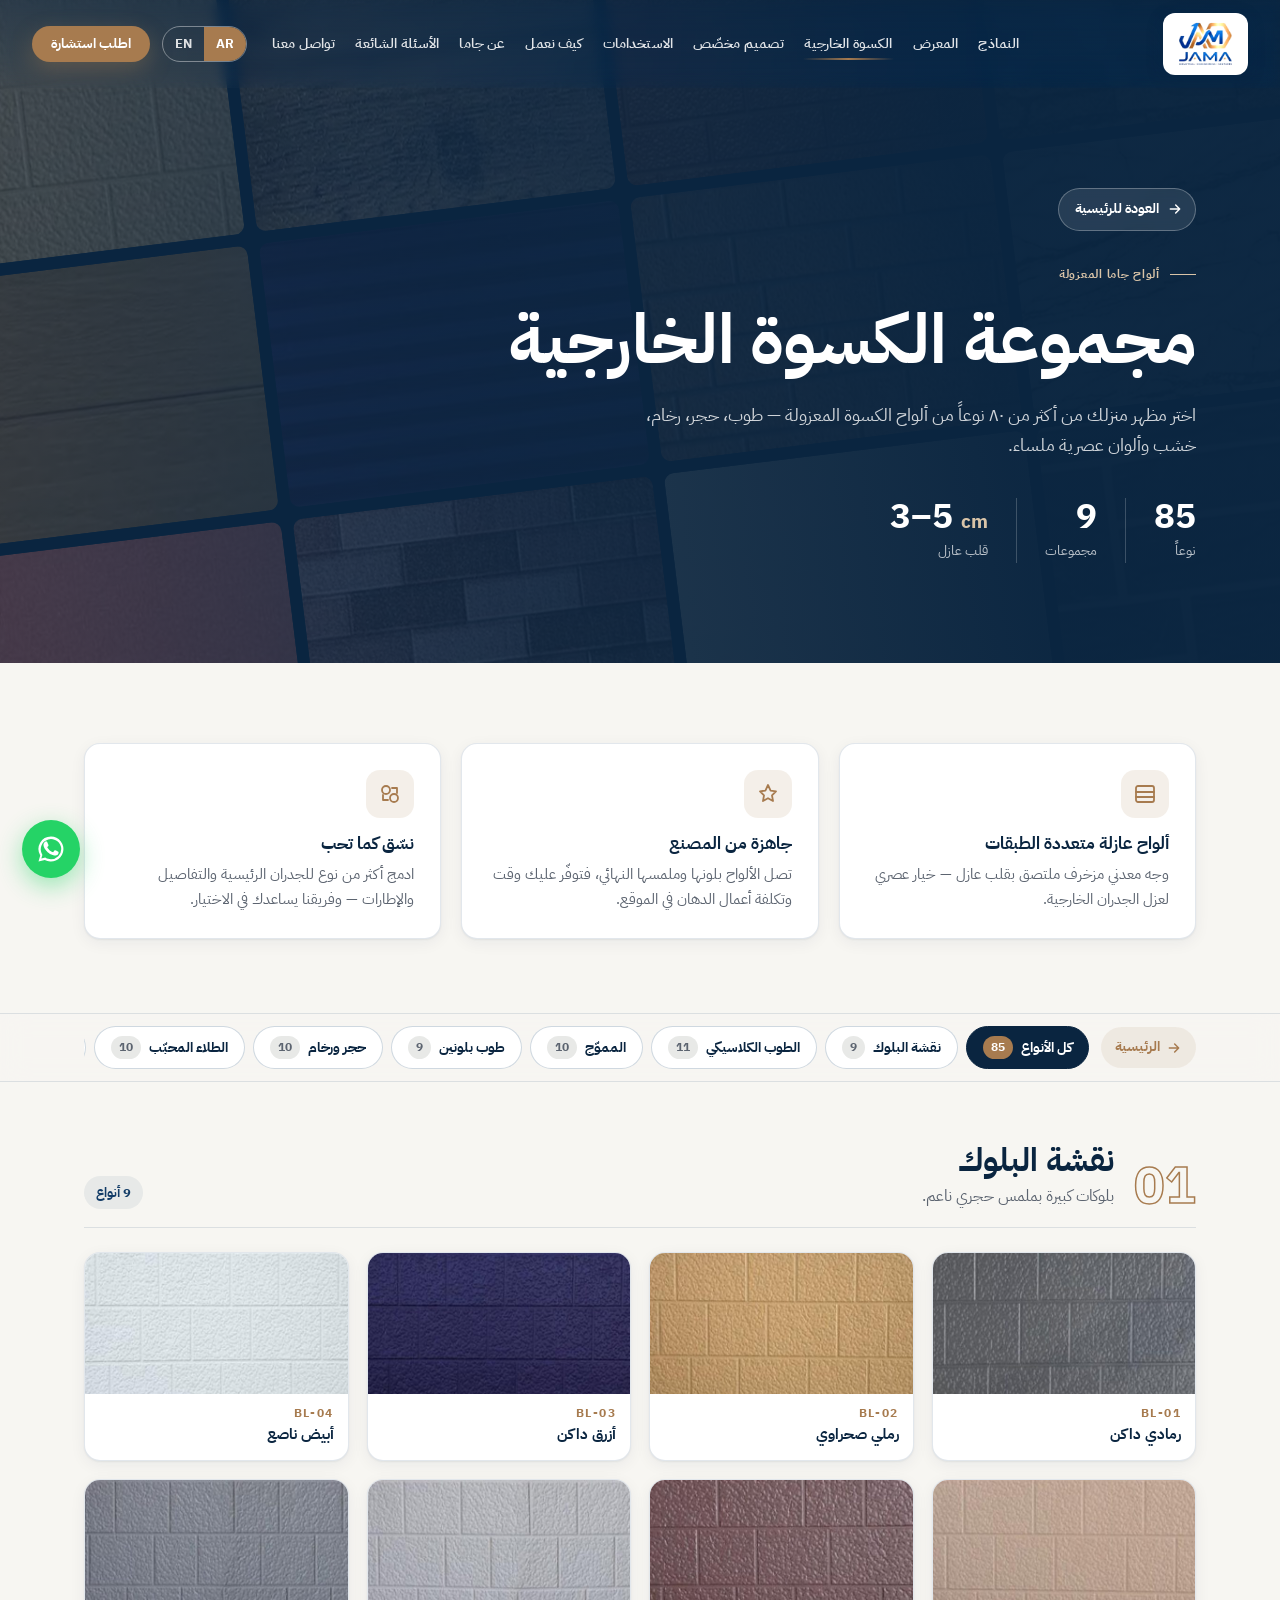
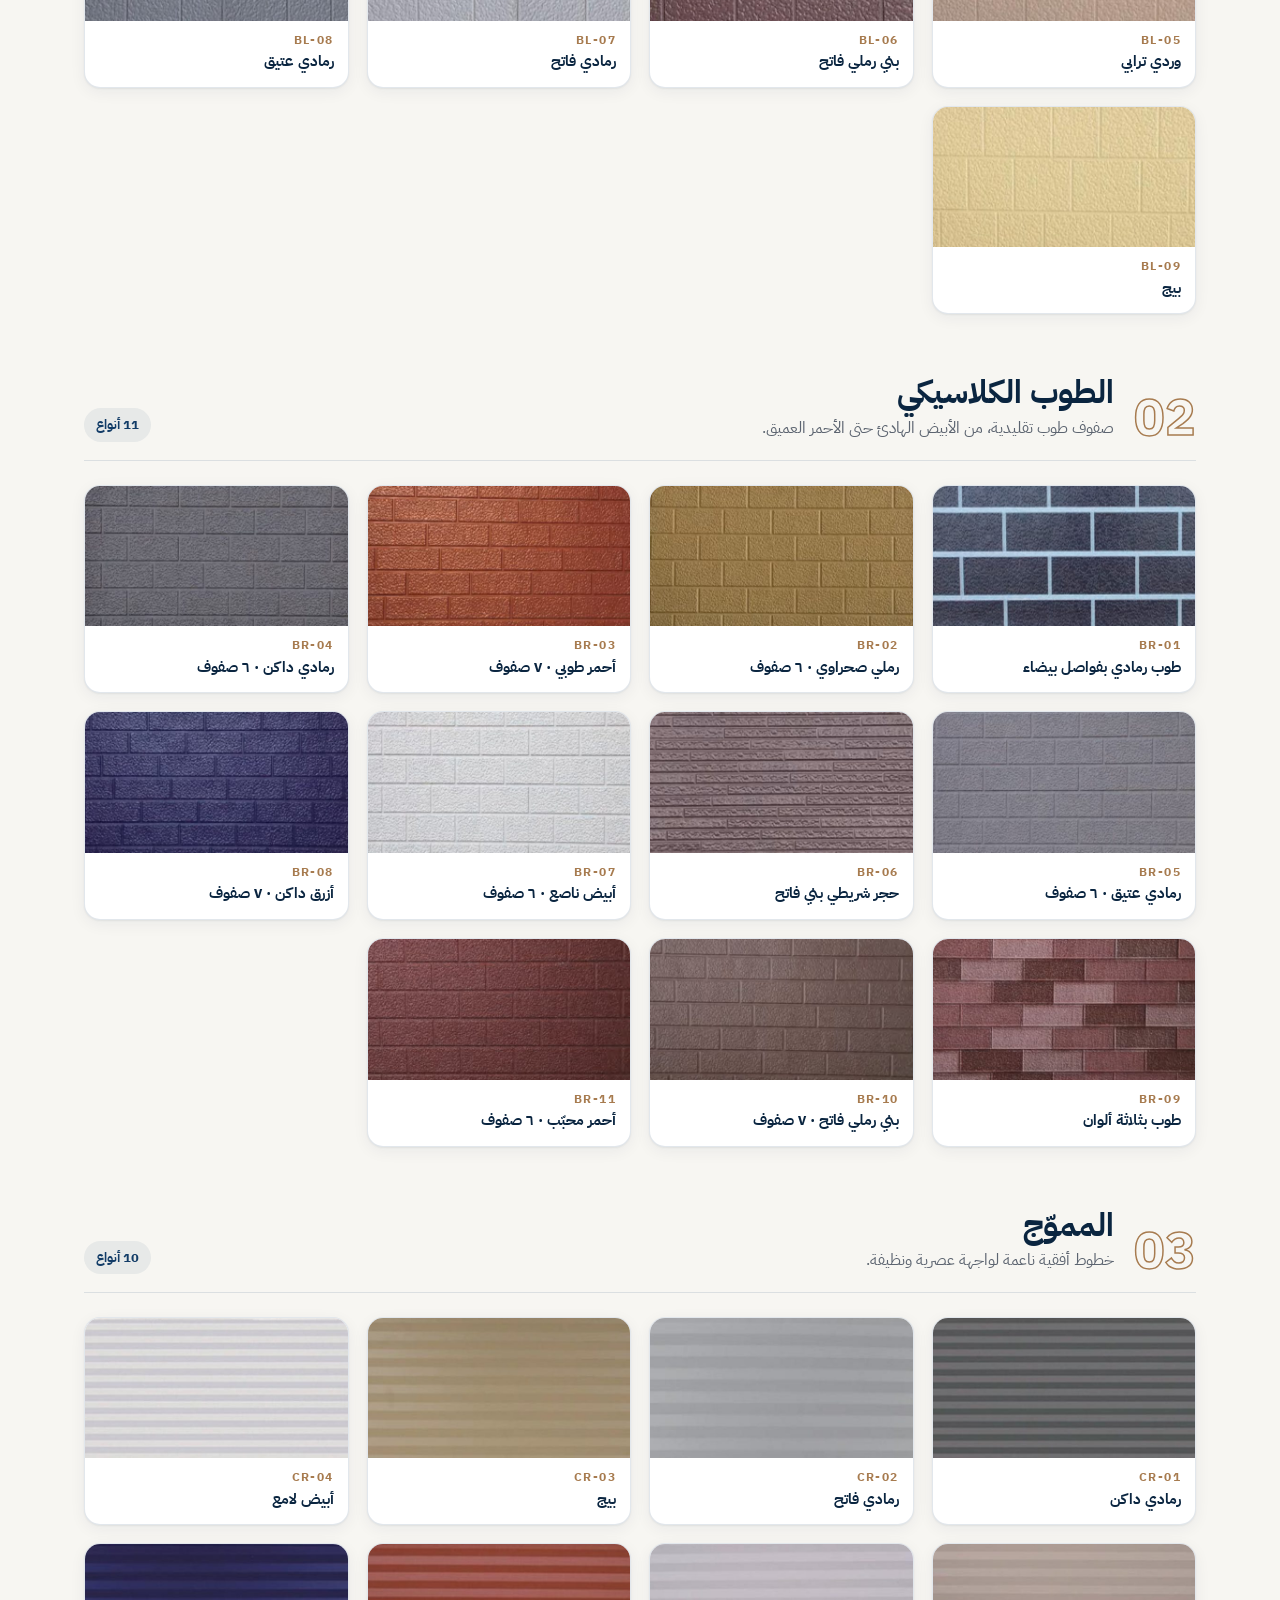
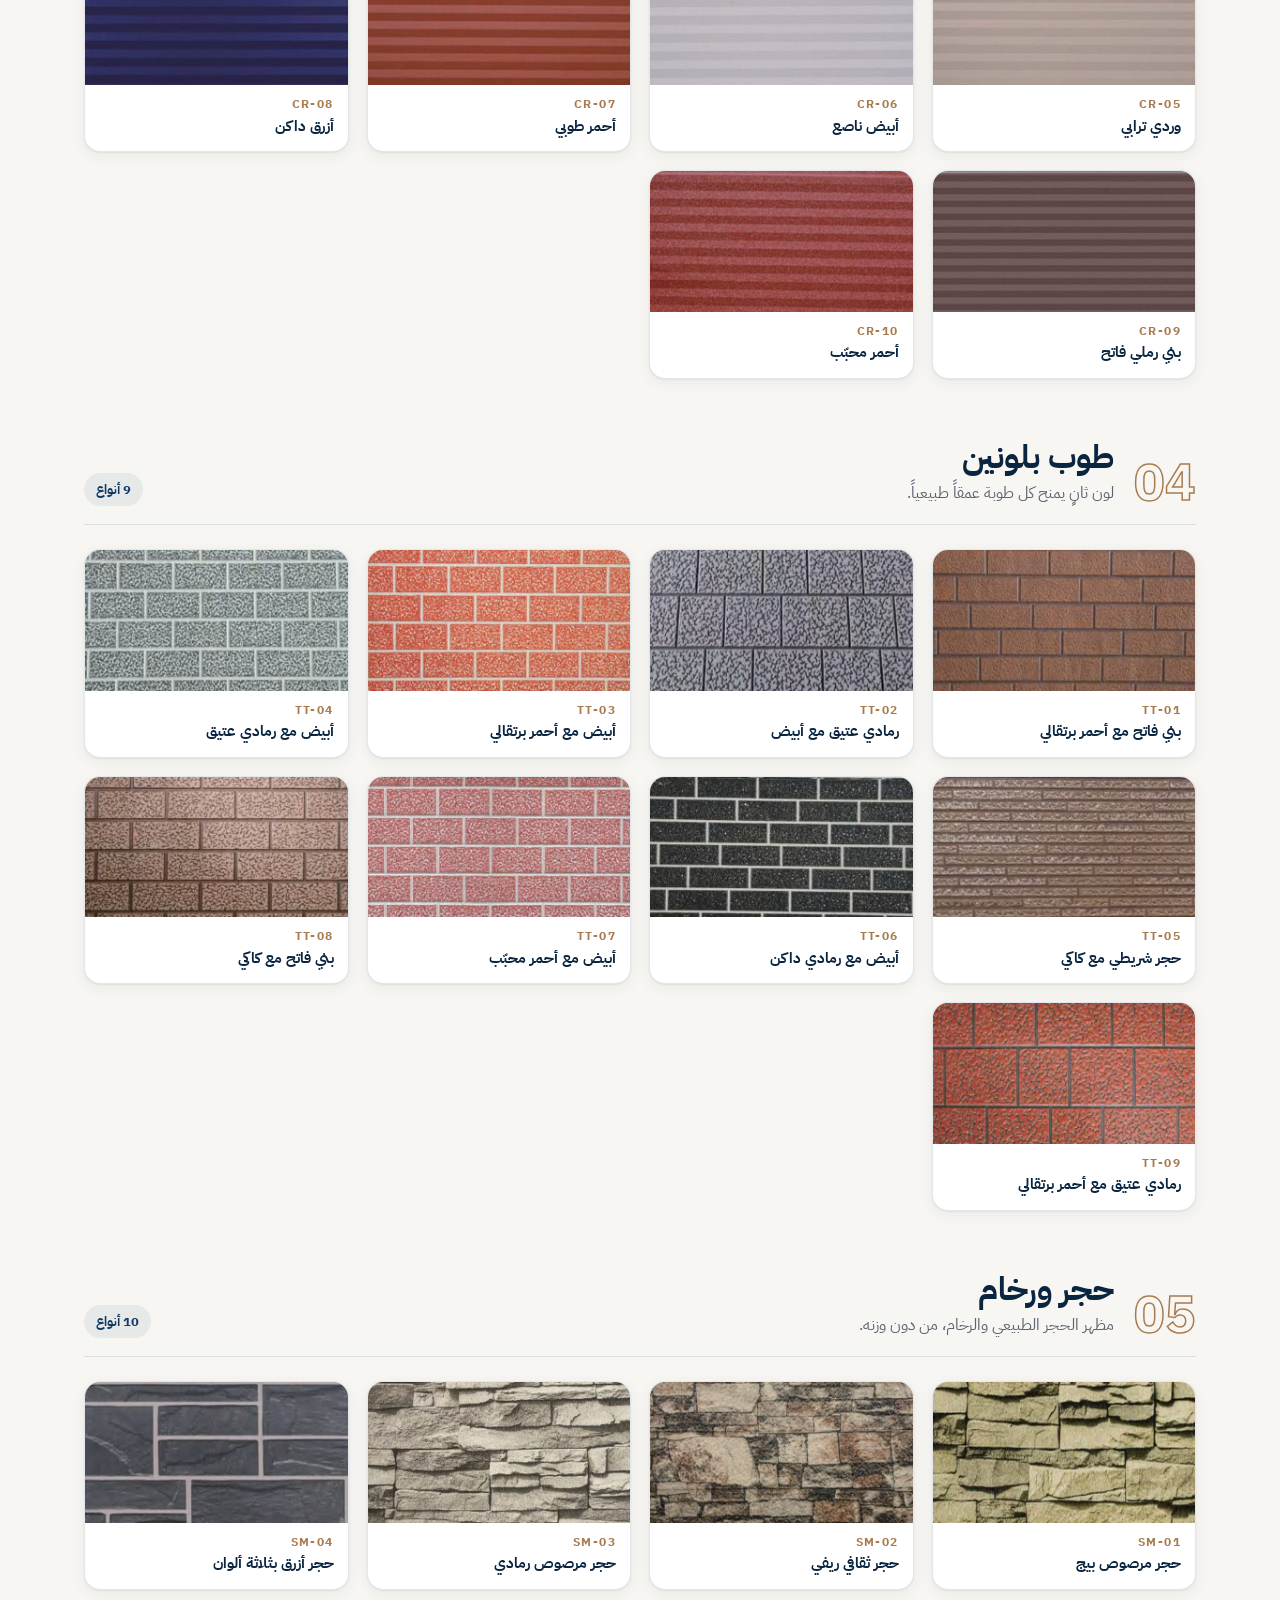
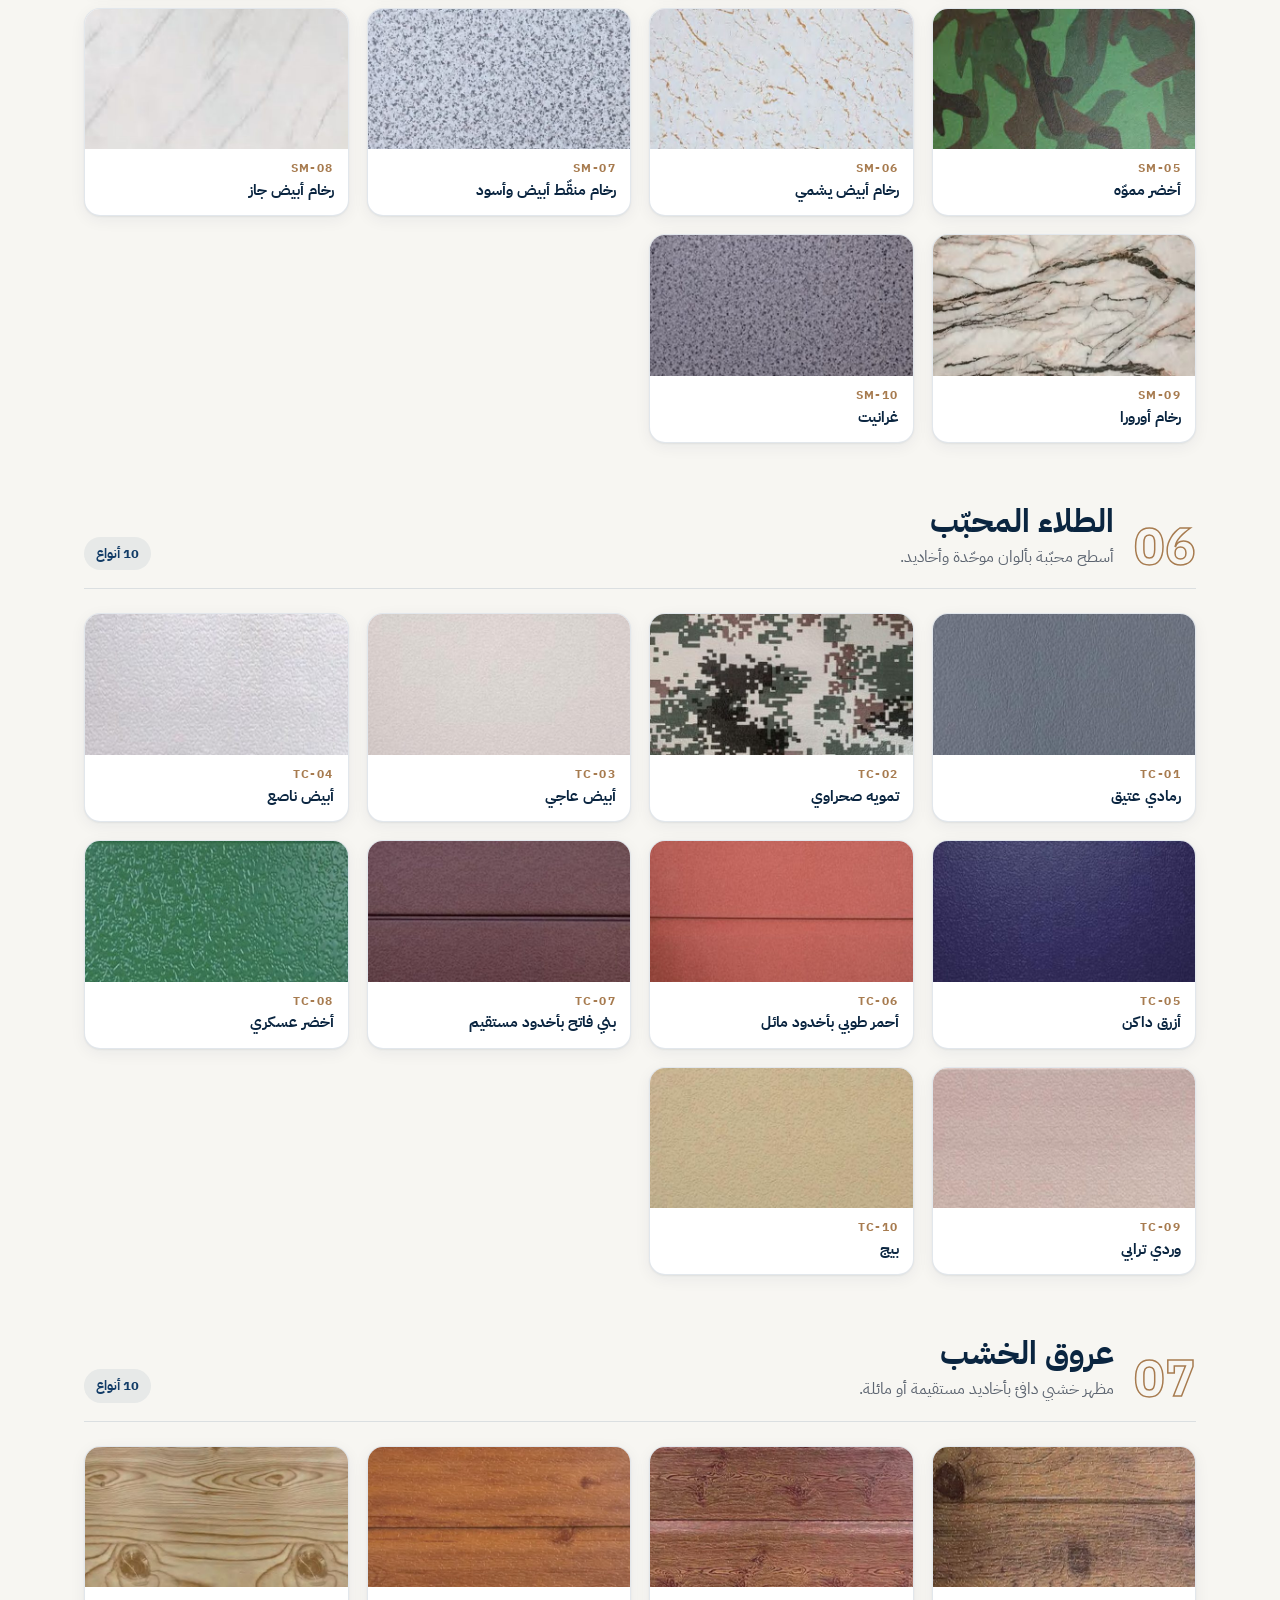
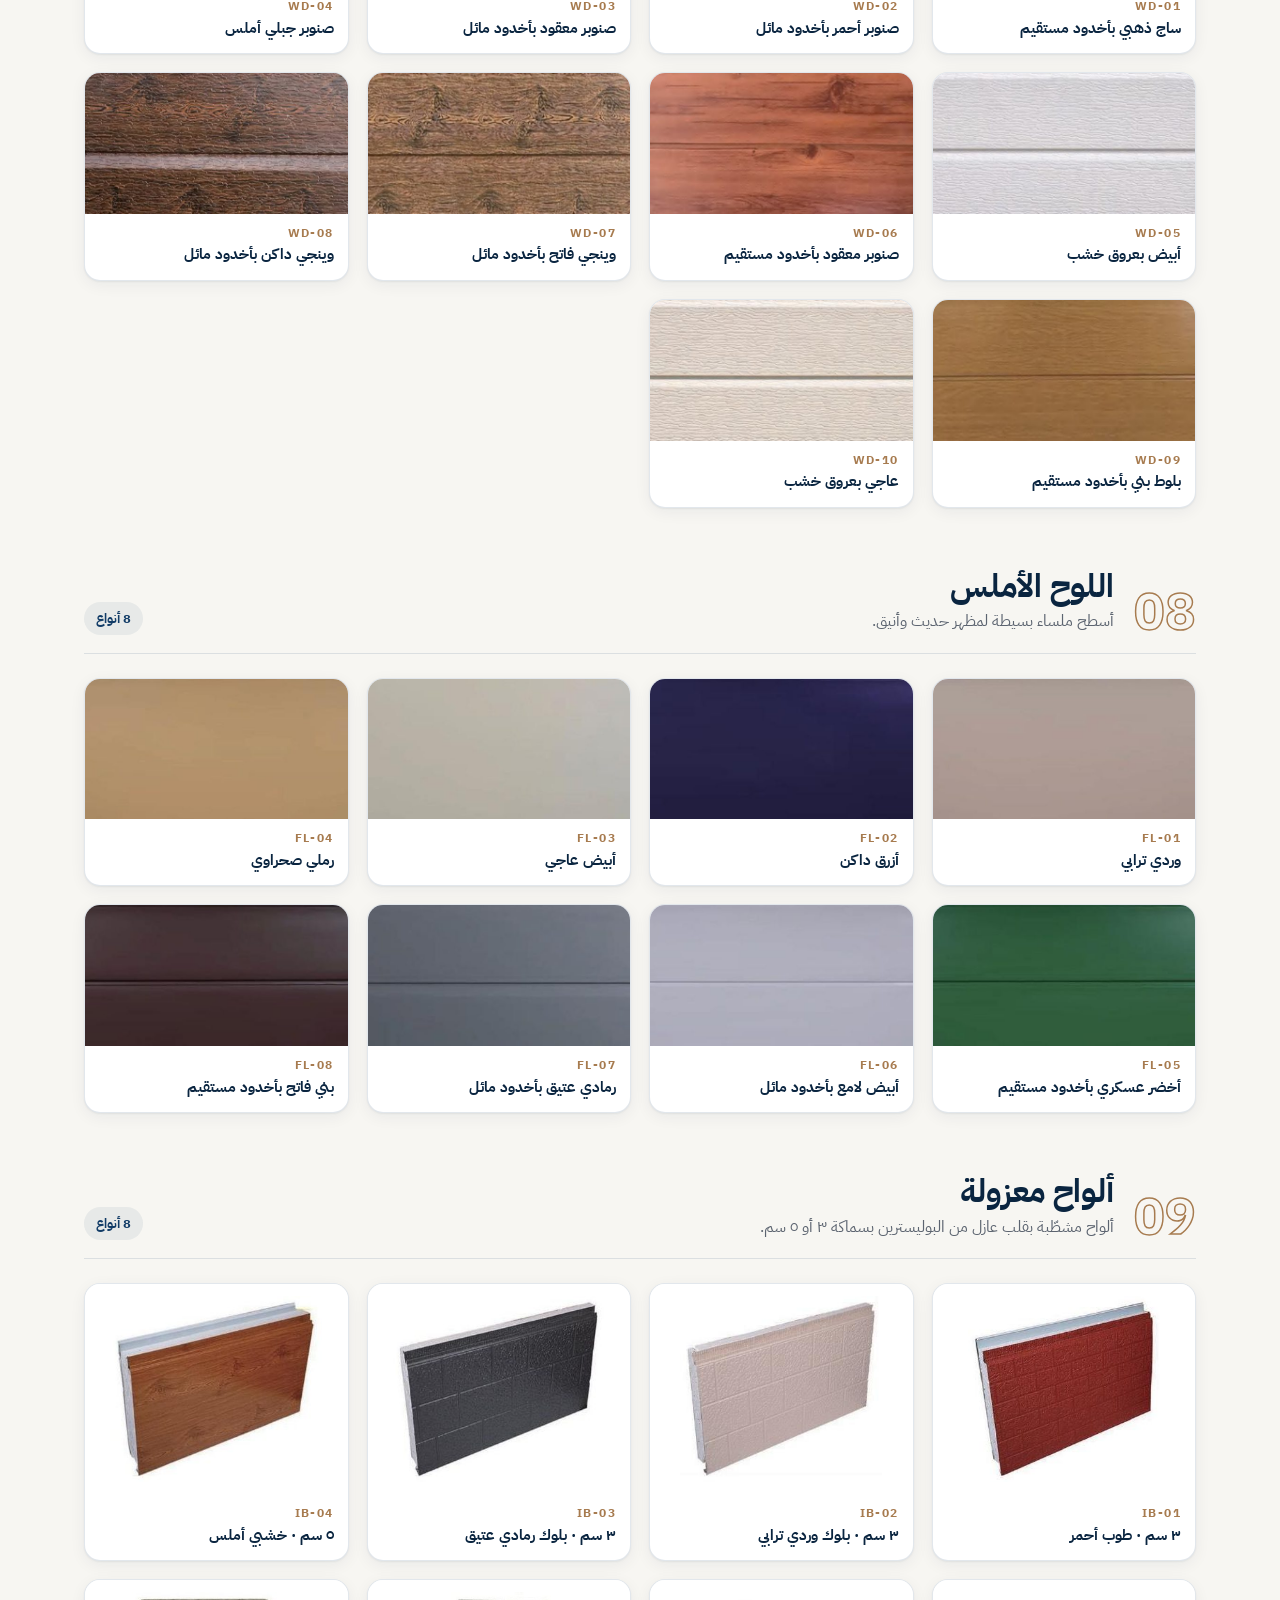
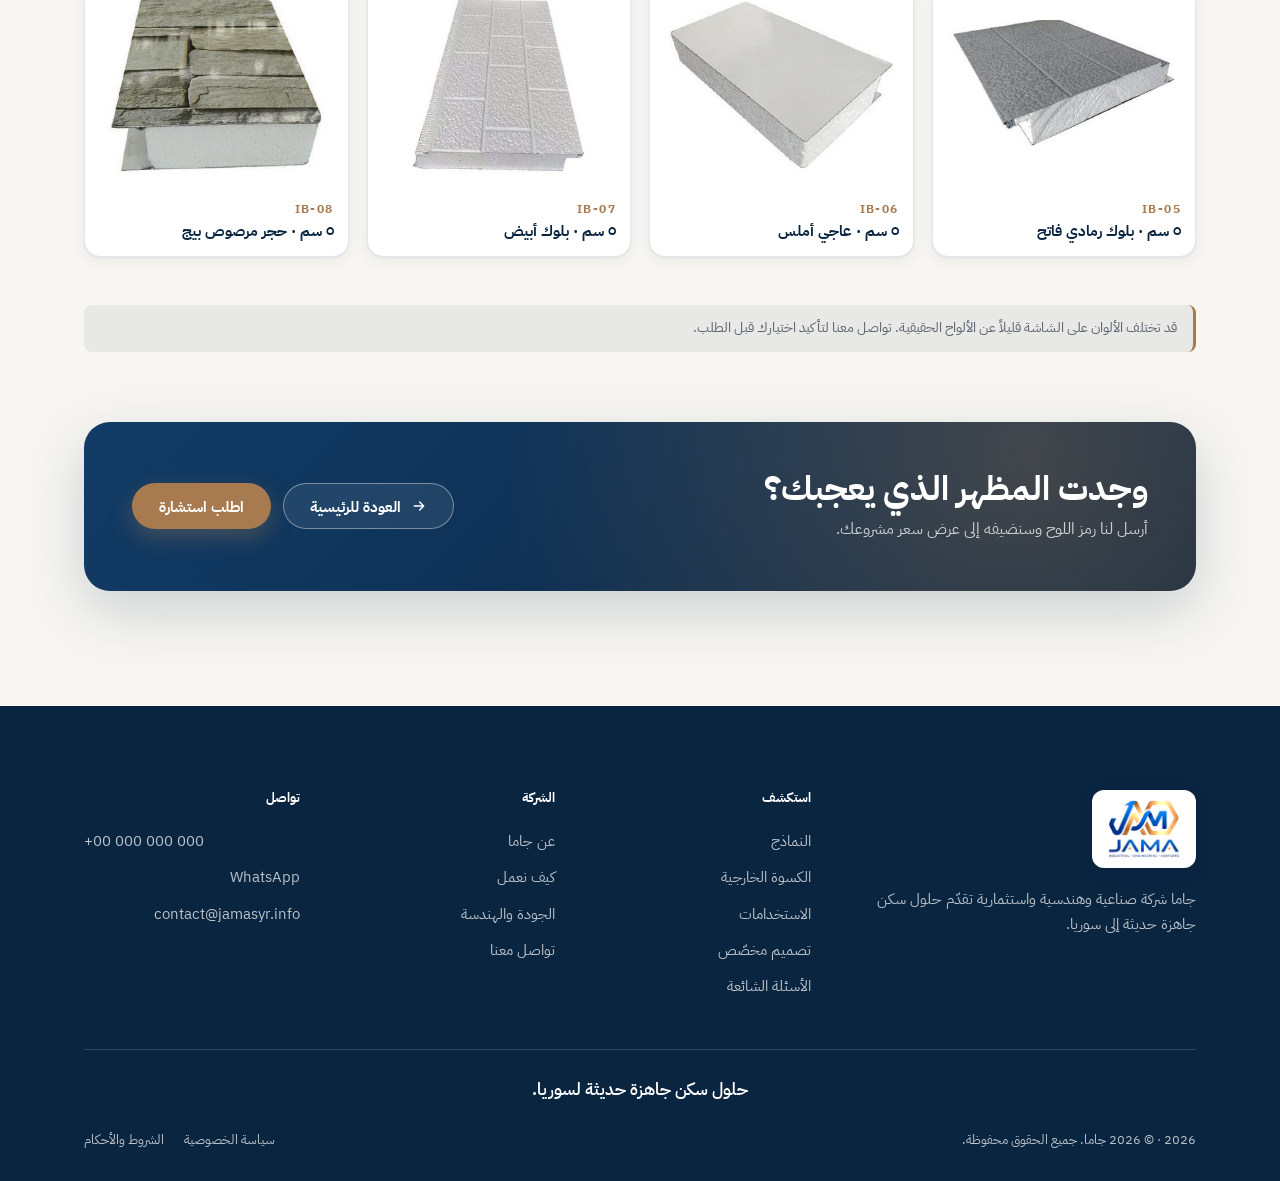
==== finishes.html @ 86c98198 "Add Exterior Cladding Collection page + home teaser, fit header on laptops - finishes.html: 85 cladd" ====
<!DOCTYPE html>
<html lang="en" dir="ltr" data-meta="fin.meta">
<head>
<meta charset="UTF-8" />
<meta name="viewport" content="width=device-width, initial-scale=1, minimum-scale=1, maximum-scale=1, user-scalable=no" />
<title data-i18n="fin.meta.title">Exterior Cladding Collection | JAMA</title>
<meta name="description" content="Explore more than 80 insulated façade finishes for JAMA prefabricated homes — brick, stone, marble, wood grain and modern flat colours." />
<meta name="theme-color" content="#0A2540" />
<meta name="robots" content="index, follow" />

<meta property="og:type" content="website" />
<meta property="og:site_name" content="JAMA" />
<meta property="og:title" content="Exterior Cladding Collection | JAMA" />
<meta property="og:description" content="More than 80 insulated façade finishes — brick, stone, marble, wood and modern flat colours." />
<meta property="og:image" content="assets/img/finishes/p12-02.jpg" />

<link rel="preconnect" href="https://fonts.googleapis.com" />
<link rel="preconnect" href="https://fonts.gstatic.com" crossorigin />
<link href="https://fonts.googleapis.com/css2?family=Manrope:wght@400;500;600;700;800&family=IBM+Plex+Sans+Arabic:wght@400;500;600;700&display=swap" rel="stylesheet" />

<link rel="stylesheet" href="assets/css/styles.css" />
<link rel="icon" type="image/png" href="assets/img/favicon.png" />
</head>
<body class="page-finishes">

<!-- ============================ HEADER ============================ -->
<header class="site-header">
  <div class="container">
    <a class="brand" href="index.html" aria-label="JAMA home">
      <span class="logo-badge"><img class="logo-img" src="assets/img/logo.png" alt="JAMA — Industrial · Engineering · Ventures" /></span>
    </a>

    <nav class="nav" aria-label="Primary">
      <span class="menu-logo" aria-hidden="true"><img src="assets/img/logo-trans.png" alt="JAMA" /></span>
      <a href="index.html" data-i18n="nav.home">Home</a>
      <a href="index.html#models" data-i18n="nav.models">Models</a>
      <a href="index.html#inspiration" data-i18n="nav.gallery">Gallery</a>
      <a href="finishes.html" class="current" aria-current="page" data-i18n="nav.finishes">Finishes</a>
      <a href="index.html#custom" data-i18n="nav.custom">Custom Design</a>
      <a href="index.html#applications" data-i18n="nav.applications">Applications</a>
      <a href="index.html#process" data-i18n="nav.process">How It Works</a>
      <a href="index.html#about" data-i18n="nav.about">About JAMA</a>
      <a href="index.html#faq" data-i18n="nav.faq">FAQ</a>
      <a href="index.html#contact" data-i18n="nav.contact">Contact</a>
      <a href="index.html#contact" class="btn btn--primary btn--sm btn--consult" data-i18n="nav.consult">Request a Consultation</a>
      <div class="menu-lang" role="group" aria-label="Language">
        <button type="button" data-lang="ar" aria-label="العربية">AR</button>
        <button type="button" data-lang="en" aria-label="English">EN</button>
      </div>
    </nav>

    <div class="header-actions">
      <div class="lang-switch" role="group" aria-label="Language">
        <button type="button" data-lang="ar" data-i18n-aria="ar.aria" aria-label="العربية">AR</button>
        <button type="button" data-lang="en" aria-label="English">EN</button>
      </div>
      <a href="index.html#contact" class="btn btn--primary btn--sm btn--consult" data-i18n="nav.consult">Request a Consultation</a>
      <button class="nav-toggle" aria-label="Menu" aria-expanded="false" aria-controls="primary-nav">
        <span></span><span></span><span></span>
      </button>
    </div>
  </div>
  <div class="nav-backdrop" aria-hidden="true"></div>
</header>

<main>
<!-- ============================ PAGE HERO ============================ -->
<section class="fin-hero">
  <!-- decorative wall of real finishes behind the title -->
  <div class="fin-hero__wall" aria-hidden="true">
    <img src="assets/img/finishes/p12-02.jpg" alt="" /><img src="assets/img/finishes/p9-03.jpg" alt="" /><img src="assets/img/finishes/p14-01.jpg" alt="" /><img src="assets/img/finishes/p8-02.jpg" alt="" />
    <img src="assets/img/finishes/p12-09.jpg" alt="" /><img src="assets/img/finishes/p11-01.jpg" alt="" /><img src="assets/img/finishes/p10-08.jpg" alt="" /><img src="assets/img/finishes/p14-09.jpg" alt="" />
    <img src="assets/img/finishes/p12-04.jpg" alt="" /><img src="assets/img/finishes/p15-03.jpg" alt="" /><img src="assets/img/finishes/p9-09.jpg" alt="" /><img src="assets/img/finishes/p13-06.jpg" alt="" />
  </div>
  <div class="fin-hero__overlay"></div>
  <div class="container fin-hero__inner reveal">
    <a href="index.html" class="fin-back"><svg viewBox="0 0 24 24" aria-hidden="true"><path d="M19 12H5M11 18l-6-6 6-6" /></svg><span data-i18n="fin.back">Back to Home</span></a>
    <span class="eyebrow" data-i18n="fin.eyebrow">JAMA Finishes Collection</span>
    <h1 data-i18n="fin.h1">Exterior Cladding Collection</h1>
    <p class="fin-hero__sub" data-i18n="fin.sub">Choose the look of your home from more than 80 insulated façade finishes — brick, stone, marble, wood and modern flat colours.</p>
    <div class="fin-stats">
      <div><b>85</b><span data-i18n="fin.stat1">Finishes</span></div>
      <div><b>9</b><span data-i18n="fin.stat2">Collections</span></div>
      <div><b dir="ltr">3–5 <small>cm</small></b><span data-i18n="fin.stat3">Insulation core</span></div>
    </div>
  </div>
</section>

<!-- ============================ ABOUT THE PANELS ============================ -->
<section class="fin-intro">
  <div class="container">
    <div class="fin-points">
      <div class="fin-point reveal">
        <span class="fin-point__icon"><svg viewBox="0 0 24 24"><rect x="3" y="4" width="18" height="16" rx="2"/><path d="M3 10h18M3 15h18"/></svg></span>
        <h3 data-i18n="fin.pt1.t">Multi-layer insulated panels</h3>
        <p data-i18n="fin.pt1.p">A decorative metal face bonded to an insulating core — a modern choice for exterior wall insulation.</p>
      </div>
      <div class="fin-point reveal d1">
        <span class="fin-point__icon"><svg viewBox="0 0 24 24"><path d="M12 3l2.6 5.6L20 9.3l-4 4 1 5.7-5-2.8-5 2.8 1-5.7-4-4 5.4-.7z"/></svg></span>
        <h3 data-i18n="fin.pt2.t">Finished on arrival</h3>
        <p data-i18n="fin.pt2.p">Panels arrive with their final colour and texture, saving the time and cost of painting on site.</p>
      </div>
      <div class="fin-point reveal d2">
        <span class="fin-point__icon"><svg viewBox="0 0 24 24"><circle cx="8" cy="8" r="4"/><circle cx="16" cy="16" r="4"/><path d="M14 6h5v5M10 18H5v-5"/></svg></span>
        <h3 data-i18n="fin.pt3.t">Mix &amp; match</h3>
        <p data-i18n="fin.pt3.p">Combine finishes for main walls, accents and trims — our team will help you choose.</p>
      </div>
    </div>
  </div>
</section>

<!-- ============================ CATALOGUE ============================ -->
<section class="fin-browse">
  <div class="fin-tabs-bar">
    <div class="container fin-tabs-row">
      <a href="index.html" class="fin-home-link" data-i18n-aria="fin.back" aria-label="Back to Home"><svg viewBox="0 0 24 24" aria-hidden="true"><path d="M19 12H5M11 18l-6-6 6-6" /></svg><span data-i18n="nav.home">Home</span></a>
      <div class="fin-tabs" id="fin-tabs" role="toolbar" aria-label="Collections"></div>
    </div>
  </div>
  <div class="container">
    <div id="fin-list"></div>
    <p class="note" data-i18n="fin.note">Colours on screen may differ slightly from the real panels. Contact us to confirm your choice before ordering.</p>
  </div>
</section>

<!-- ============================ CTA ============================ -->
<section class="fin-cta">
  <div class="container">
    <div class="fin-cta__box reveal">
      <div>
        <h2 data-i18n="fin.cta.t">Found the look you like?</h2>
        <p data-i18n="fin.cta.p">Send us the finish code and we will include it in your project quote.</p>
      </div>
      <div class="fin-cta__actions">
        <a href="index.html" class="btn btn--outline-light"><svg viewBox="0 0 24 24" aria-hidden="true"><path d="M19 12H5M11 18l-6-6 6-6" /></svg><span data-i18n="fin.back">Back to Home</span></a>
        <a href="index.html#contact" class="btn btn--primary" data-i18n="nav.consult">Request a Consultation</a>
      </div>
    </div>
  </div>
</section>
</main>

<!-- ============================ FOOTER ============================ -->
<footer class="site-footer">
  <div class="container">
    <div class="footer-top">
      <div class="footer-brand">
        <a class="brand" href="index.html" aria-label="JAMA">
          <span class="logo-badge"><img class="logo-img" src="assets/img/logo.png" alt="JAMA — Industrial · Engineering · Ventures" /></span>
        </a>
        <p data-i18n="footer.desc">JAMA is an industrial, engineering and ventures company introducing modern prefabricated living solutions to Syria.</p>
      </div>
      <div class="footer-col">
        <h4 data-i18n="footer.explore">Explore</h4>
        <a href="index.html#models" data-i18n="nav.models">Models</a>
        <a href="finishes.html" data-i18n="nav.finishes">Finishes</a>
        <a href="index.html#applications" data-i18n="nav.applications">Applications</a>
        <a href="index.html#custom" data-i18n="nav.custom">Custom Design</a>
        <a href="index.html#faq" data-i18n="nav.faq">FAQ</a>
      </div>
      <div class="footer-col">
        <h4 data-i18n="footer.company">Company</h4>
        <a href="index.html#about" data-i18n="nav.about">About JAMA</a>
        <a href="index.html#process" data-i18n="nav.process">How It Works</a>
        <a href="index.html#quality" data-i18n="qual.eyebrow">Quality &amp; Engineering</a>
        <a href="index.html#contact" data-i18n="nav.contact">Contact</a>
      </div>
      <div class="footer-col">
        <h4 data-i18n="footer.contact">Contact</h4>
        <a href="tel:+000000000000" dir="ltr">+00 000 000 000</a>
        <a href="https://wa.me/000000000000" target="_blank" rel="noopener">WhatsApp</a>
        <a href="mailto:contact@jamasyr.info">contact@jamasyr.info</a>
      </div>
    </div>
    <p class="footer-statement" data-i18n="footer.statement">Modern prefabricated living solutions for Syria.</p>
    <div class="footer-bottom">
      <span><span id="year">2026</span> · <span data-i18n="footer.rights">© JAMA. All rights reserved.</span></span>
      <div class="links">
        <a href="#" data-i18n="footer.privacy">Privacy Policy</a>
        <a href="#" data-i18n="footer.terms">Terms and Conditions</a>
      </div>
    </div>
  </div>
</footer>

<!-- Floating WhatsApp -->
<a class="wa-float" href="https://wa.me/000000000000" target="_blank" rel="noopener" data-i18n-aria="wa.aria" aria-label="Contact on WhatsApp">
  <svg viewBox="0 0 24 24" fill="currentColor"><path d="M12 2a10 10 0 00-8.6 15.1L2 22l5-1.3A10 10 0 1012 2zm0 18.2c-1.5 0-3-.4-4.3-1.16l-.3-.18-3.1.8.83-3-.2-.32A8.2 8.2 0 1120.2 12 8.2 8.2 0 0112 20.2zm5.5-6.16c-.3-.15-1.77-.87-2.04-.97-.27-.1-.47-.15-.67.15-.2.3-.77.97-.94 1.17-.17.2-.35.22-.65.07-.3-.15-1.27-.47-2.42-1.5-.9-.8-1.5-1.78-1.67-2.08-.17-.3-.02-.46.13-.61.14-.13.3-.35.45-.52.15-.17.2-.3.3-.5.1-.2.05-.37-.02-.52-.08-.15-.67-1.6-.92-2.2-.24-.58-.49-.5-.67-.5h-.57c-.2 0-.52.07-.8.37-.27.3-1.04 1.02-1.04 2.47s1.07 2.87 1.22 3.07c.15.2 2.1 3.2 5.08 4.49.71.3 1.26.49 1.7.63.71.22 1.36.19 1.87.12.57-.09 1.77-.72 2.02-1.42.25-.7.25-1.3.17-1.42-.07-.12-.27-.2-.57-.35z"/></svg>
</a>

<!-- Finish viewer -->
<div class="fin-viewer" id="fin-viewer" role="dialog" aria-modal="true" aria-label="Finish preview">
  <div class="fin-viewer__backdrop"></div>
  <div class="fin-viewer__panel">
    <button type="button" class="fin-viewer__close" data-i18n-aria="fin.close" aria-label="Close">✕</button>
    <div class="fin-viewer__img"><img alt="" /></div>
    <div class="fin-viewer__body">
      <span class="fin-viewer__series"></span>
      <h3 class="fin-viewer__name"></h3>
      <span class="fin-viewer__alt"></span>
      <div class="fin-viewer__row">
        <span class="fin-viewer__code" dir="ltr"></span>
        <div class="fin-viewer__nav">
          <button type="button" class="fin-viewer__prev" data-i18n-aria="fin.prev" aria-label="Previous finish"><svg viewBox="0 0 24 24"><path d="M15 5l-7 7 7 7"/></svg></button>
          <button type="button" class="fin-viewer__next" data-i18n-aria="fin.next" aria-label="Next finish"><svg viewBox="0 0 24 24"><path d="M9 5l7 7-7 7"/></svg></button>
        </div>
      </div>
      <a class="btn btn--primary btn--block fin-viewer__cta" href="index.html#contact" data-i18n="fin.request">Request this finish</a>
    </div>
  </div>
</div>

<script src="assets/js/i18n.js"></script>
<script src="assets/js/main.js"></script>
<script src="assets/js/finishes.js"></script>
</body>
</html>
---- assets/css/styles.css ----
/* ==========================================================================
   JAMA — Modern Prefabricated Living. Built for Syria.
   Premium bilingual (AR/EN) stylesheet. RTL-aware via logical properties.
   ========================================================================== */

/* ---- Design tokens ------------------------------------------------------- */
:root {
  --navy: #123C67;
  --navy-deep: #0A2540;
  --bronze: #A77B4F;
  --bronze-soft: #c39a6e;
  --sand: #D9C4A8;
  --offwhite: #F7F6F2;
  --gray: #E8E9E7;
  --charcoal: #202326;
  --white: #FFFFFF;

  --ink: var(--charcoal);
  --muted: #5c6470;
  --line: rgba(18, 60, 103, 0.12);
  --line-strong: rgba(18, 60, 103, 0.2);

  --shadow-sm: 0 1px 2px rgba(10, 37, 64, 0.06), 0 4px 16px rgba(10, 37, 64, 0.06);
  --shadow-md: 0 6px 24px rgba(10, 37, 64, 0.10);
  --shadow-lg: 0 20px 60px rgba(10, 37, 64, 0.18);

  --radius: 16px;
  --radius-sm: 10px;
  --radius-lg: 26px;

  --maxw: 1240px;
  --gutter: clamp(20px, 5vw, 64px);
  --header-h: 88px;

  --ease: cubic-bezier(0.22, 1, 0.36, 1);

  --font-en: "Manrope", "Plus Jakarta Sans", system-ui, -apple-system, Segoe UI, Roboto, sans-serif;
  --font-ar: "IBM Plex Sans Arabic", "Noto Kufi Arabic", "Alexandria", system-ui, sans-serif;
  --font: var(--font-en);
}

html[lang="ar"] { --font: var(--font-ar); }

/* ---- Reset / base -------------------------------------------------------- */
*, *::before, *::after { box-sizing: border-box; }
* { margin: 0; }

html { scroll-behavior: smooth; scroll-padding-top: calc(var(--header-h) + 12px); -webkit-text-size-adjust: 100%; }
@media (prefers-reduced-motion: reduce) { html { scroll-behavior: auto; } }

body {
  font-family: var(--font);
  color: var(--ink);
  background: var(--offwhite);
  line-height: 1.65;
  font-size: 16px;
  -webkit-font-smoothing: antialiased;
  text-rendering: optimizeLegibility;
  overflow-x: hidden;
}

img, svg, video { max-width: 100%; display: block; }
a { color: inherit; text-decoration: none; }
button { font: inherit; cursor: pointer; }
ul { list-style: none; padding: 0; }

h1, h2, h3, h4 { line-height: 1.15; font-weight: 800; letter-spacing: -0.02em; color: var(--navy-deep); }
html[lang="ar"] h1, html[lang="ar"] h2, html[lang="ar"] h3, html[lang="ar"] h4 { letter-spacing: 0; font-weight: 700; }

:focus-visible { outline: 3px solid var(--bronze); outline-offset: 3px; border-radius: 4px; }

/* ---- Layout helpers ------------------------------------------------------ */
.container { max-width: var(--maxw); margin-inline: auto; padding-inline: var(--gutter); }
.section { padding-block: clamp(64px, 9vw, 130px); position: relative; }
.section--tight { padding-block: clamp(48px, 6vw, 90px); }

.eyebrow {
  display: inline-flex; align-items: center; gap: 10px;
  font-size: 0.78rem; font-weight: 700; letter-spacing: 0.16em; text-transform: uppercase;
  color: var(--bronze);
}
html[lang="ar"] .eyebrow { letter-spacing: 0.06em; }
.eyebrow::before { content: ""; width: 26px; height: 1px; background: var(--bronze); display: inline-block; }
.section-head.center .eyebrow::after { content: ""; width: 26px; height: 1px; background: var(--bronze); display: inline-block; }

.section-head { max-width: 720px; margin-bottom: clamp(36px, 5vw, 60px); }
.section-head.center { margin-inline: auto; text-align: center; }
.section-head h2 { font-size: clamp(1.9rem, 4vw, 3rem); margin-top: 14px; }
.section-head p { color: var(--muted); font-size: 1.06rem; margin-top: 16px; }

/* ---- Fancy section titles ------------------------------------------------ */
.section h2 { color: var(--navy-deep); }
/* bronze underline flourish that draws in when the section reveals */
.section h2::after {
  content: ""; display: block; height: 3px; width: 0; margin-top: 18px; border-radius: 3px;
  background: linear-gradient(90deg, var(--bronze), var(--bronze-soft));
  transition: width .7s var(--ease) .15s;
}
.reveal.in h2::after { width: 62px; }
.section-head.center h2::after { margin-inline: auto; background: linear-gradient(90deg, transparent, var(--bronze) 50%, transparent); }
.section-head.center.reveal.in h2::after { width: 84px; }
/* dark Custom section: keep the title white, bronze flourish */
.dark-section h2 { background: none; -webkit-text-fill-color: #fff; color: #fff; }
.dark-section h2::after { background: linear-gradient(90deg, var(--bronze), var(--bronze-soft)); }

.lead { font-size: 1.12rem; color: var(--muted); }
.note {
  font-size: 0.85rem; color: var(--muted); background: var(--gray);
  border-inline-start: 3px solid var(--bronze); padding: 12px 16px; border-radius: 8px; margin-top: 22px;
}

/* ---- Buttons ------------------------------------------------------------- */
.btn {
  display: inline-flex; align-items: center; justify-content: center; gap: 10px;
  padding: 14px 26px; border-radius: 999px; font-weight: 700; font-size: 0.96rem;
  border: 1.5px solid transparent; transition: transform .25s var(--ease), background .25s var(--ease), box-shadow .25s var(--ease), color .25s var(--ease);
  white-space: nowrap; line-height: 1;
}
.btn svg { width: 18px; height: 18px; }
.btn:hover { transform: translateY(-2px); }
.btn:active { transform: translateY(0); }
.btn--primary { background: var(--bronze); color: #fff; box-shadow: 0 8px 22px rgba(167, 123, 79, 0.35); }
.btn--primary:hover { background: #b4885a; box-shadow: 0 12px 28px rgba(167, 123, 79, 0.42); }
.btn--navy { background: var(--navy); color: #fff; }
.btn--navy:hover { background: var(--navy-deep); }
.btn--ghost { background: transparent; color: var(--navy-deep); border-color: var(--line-strong); }
.btn--ghost:hover { border-color: var(--navy); background: rgba(18,60,103,.04); }
.btn--light { background: #fff; color: var(--navy-deep); }
.btn--outline-light { background: rgba(255,255,255,.08); color: #fff; border-color: rgba(255,255,255,.4); backdrop-filter: blur(4px); }
.btn--outline-light:hover { background: rgba(255,255,255,.16); }
.btn--sm { padding: 10px 18px; font-size: 0.86rem; }
.btn--block { width: 100%; }

.link-arrow {
  display: inline-flex; align-items: center; gap: 8px; font-weight: 700; color: var(--navy);
  border-bottom: 2px solid var(--bronze); padding-bottom: 3px; transition: gap .25s var(--ease), color .2s;
}
.link-arrow:hover { gap: 14px; color: var(--bronze); }
.link-arrow .chev { transition: transform .25s var(--ease); }
html[dir="rtl"] .link-arrow .chev { transform: scaleX(-1); }

/* ---- Header -------------------------------------------------------------- */
.site-header {
  position: fixed; inset-block-start: 0; inset-inline: 0; z-index: 100;
  height: var(--header-h); display: flex; align-items: center;
  -webkit-backdrop-filter: saturate(120%) blur(7px); backdrop-filter: saturate(120%) blur(7px);
  background: linear-gradient(to bottom, rgba(10,37,64,.34), rgba(10,37,64,0));
  transition: background .35s var(--ease), box-shadow .35s var(--ease), height .35s var(--ease), backdrop-filter .35s var(--ease);
}
.site-header .container { display: flex; align-items: center; gap: 24px; width: 100%; }
.site-header.scrolled { background: rgba(255,255,255,.82); -webkit-backdrop-filter: saturate(170%) blur(20px); backdrop-filter: saturate(170%) blur(20px); box-shadow: 0 1px 0 var(--line), var(--shadow-md); height: 70px; }

.brand { display: inline-flex; align-items: center; flex-shrink: 0; }
.brand .logo-badge { background: #fff; border-radius: 12px; padding: 7px 13px; display: inline-flex; box-shadow: 0 4px 18px rgba(10,37,64,.20); transition: padding .35s var(--ease), transform .35s var(--ease), box-shadow .35s var(--ease); }
.brand:hover .logo-badge { transform: translateY(-1px); box-shadow: 0 8px 24px rgba(10,37,64,.26); }
.brand .logo-img { display: block; height: 48px; width: auto; }
.scrolled .brand .logo-badge { padding: 6px 11px; }
.scrolled .brand .logo-img { height: 42px; }
.site-footer .brand .logo-img { height: 64px; }
.wordmark { font-weight: 800; font-size: 1.5rem; letter-spacing: 0.22em; color: #fff; transition: color .35s; }
.wordmark .dot { color: var(--bronze); }
.scrolled .wordmark { color: var(--navy-deep); }

.nav { display: flex; align-items: center; gap: 2px; margin-inline-start: auto; flex-wrap: nowrap; }
.nav a {
  position: relative; padding: 9px 13px; border-radius: 8px; font-weight: 600; font-size: 0.92rem;
  color: rgba(255,255,255,.88); white-space: nowrap; letter-spacing: .01em;
  transition: color .25s var(--ease), background .25s var(--ease), text-shadow .25s var(--ease);
}
/* animated "light-up" underline */
.nav a::after {
  content: ""; position: absolute; inset-inline: 12px; inset-block-end: 5px; height: 2px; border-radius: 2px;
  background: linear-gradient(90deg, transparent, var(--bronze), transparent);
  transform: scaleX(0); opacity: 0; transition: transform .3s var(--ease), opacity .3s var(--ease);
}
.nav a:hover, .nav a:focus-visible {
  color: #fff; background: rgba(255,255,255,.12);
  text-shadow: 0 0 14px rgba(217,196,168,.85), 0 0 4px rgba(255,255,255,.4);
}
.nav a:hover::after, .nav a:focus-visible::after { transform: scaleX(1); opacity: 1; }
.scrolled .nav a { color: var(--navy-deep); }
.scrolled .nav a:hover, .scrolled .nav a:focus-visible {
  color: var(--navy); background: rgba(18,60,103,.06);
  text-shadow: 0 0 12px rgba(167,123,79,.4);
}
.nav .btn--consult { display: none; } /* desktop uses the header-actions button; nav one is for the mobile menu */
.nav .menu-logo, .nav .menu-lang { display: none; } /* mobile-menu only */
.nav-backdrop { display: none; } /* shown only with the mobile drawer */

.header-actions { display: flex; align-items: center; gap: 12px; flex-shrink: 0; }

.lang-switch {
  display: inline-flex; align-items: center; border: 1.5px solid rgba(255,255,255,.4);
  border-radius: 999px; overflow: hidden; font-weight: 700; font-size: 0.82rem;
}
.scrolled .lang-switch { border-color: var(--line-strong); }
.lang-switch button { background: transparent; color: rgba(255,255,255,.85); padding: 6px 12px; border: none; transition: background .2s, color .2s; }
.scrolled .lang-switch button { color: var(--muted); }
.lang-switch button.active { background: var(--bronze); color: #fff; }

.nav-toggle { display: none; background: transparent; border: none; width: 44px; height: 44px; position: relative; z-index: 120; }
.nav-toggle span { position: absolute; inset-inline: 10px; height: 2px; background: #fff; transition: .3s var(--ease); }
.scrolled .nav-toggle span { background: var(--navy-deep); }
.menu-open .nav-toggle span { background: var(--navy-deep); } /* dark X over the light drawer */
.nav-toggle span:nth-child(1) { top: 15px; }
.nav-toggle span:nth-child(2) { top: 21px; }
.nav-toggle span:nth-child(3) { top: 27px; }
.menu-open .nav-toggle span:nth-child(1) { top: 21px; transform: rotate(45deg); }
.menu-open .nav-toggle span:nth-child(2) { opacity: 0; }
.menu-open .nav-toggle span:nth-child(3) { top: 21px; transform: rotate(-45deg); }

/* ---- Hero ---------------------------------------------------------------- */
.hero { position: relative; min-height: 100svh; display: flex; align-items: center; color: #fff; overflow: hidden; padding-top: var(--header-h); }
.hero__bg { position: absolute; inset: 0; z-index: 0; background-size: cover; background-position: center; }
.hero__bg svg { width: 100%; height: 100%; object-fit: cover; }
.hero .container { position: relative; z-index: 2; }
.hero__overlay {
  position: absolute; inset: 0; z-index: 1;
  background:
    linear-gradient(to top, rgba(10,37,64,.86) 0%, rgba(10,37,64,.30) 45%, rgba(10,37,64,.55) 100%),
    linear-gradient(to var(--grad-dir, right), rgba(10,37,64,.75) 0%, rgba(10,37,64,0) 60%);
}
html[dir="rtl"] .hero__overlay { --grad-dir: left; }

.hero__inner { max-width: 720px; padding-block: 60px; }
.hero__label {
  display: inline-flex; align-items: center; gap: 10px; font-size: 0.8rem; font-weight: 700;
  letter-spacing: 0.18em; text-transform: uppercase; color: var(--sand);
  border: 1px solid rgba(255,255,255,.25); padding: 7px 16px; border-radius: 999px; backdrop-filter: blur(4px);
}
html[lang="ar"] .hero__label { letter-spacing: 0.04em; }
.hero h1 { color: #fff; font-size: clamp(2.4rem, 6vw, 4.4rem); margin-top: 22px; line-height: 1.05; }
.hero h1 .accent { color: var(--sand); }
.hero__sub { font-size: clamp(1.05rem, 2vw, 1.28rem); color: rgba(255,255,255,.9); max-width: 600px; margin-top: 22px; }
.hero__cta { display: flex; flex-wrap: wrap; gap: 14px; margin-top: 34px; }
.hero__trust { display: flex; flex-wrap: wrap; gap: 12px 28px; margin-top: 40px; padding-top: 28px; border-top: 1px solid rgba(255,255,255,.2); }
.hero__trust li { display: flex; align-items: center; gap: 10px; font-weight: 600; font-size: 0.95rem; color: rgba(255,255,255,.92); }
.hero__trust svg { width: 22px; height: 22px; color: var(--sand); flex-shrink: 0; }

.scroll-hint { position: absolute; inset-block-end: 26px; inset-inline-start: 50%; transform: translateX(-50%); display: flex; flex-direction: column; align-items: center; gap: 8px; font-size: .72rem; letter-spacing: .2em; text-transform: uppercase; color: rgba(255,255,255,.7); }
html[dir="rtl"] .scroll-hint { transform: translateX(50%); letter-spacing: .04em; }
.scroll-hint .mouse { width: 24px; height: 38px; border: 2px solid rgba(255,255,255,.55); border-radius: 14px; position: relative; }
.scroll-hint .mouse::after { content: ""; position: absolute; inset-block-start: 7px; inset-inline-start: 50%; transform: translateX(-50%); width: 4px; height: 7px; background: #fff; border-radius: 3px; animation: wheel 1.6s var(--ease) infinite; }
@keyframes wheel { 0%{opacity:0;transform:translate(-50%,-4px);} 40%{opacity:1;} 100%{opacity:0;transform:translate(-50%,8px);} }

/* ---- Intro (split) ------------------------------------------------------- */
.split { display: grid; grid-template-columns: 1fr 1fr; gap: clamp(36px, 5vw, 76px); align-items: center; }
.split__media { border-radius: var(--radius-lg); overflow: hidden; box-shadow: var(--shadow-lg); position: relative; aspect-ratio: 5 / 4; }
.split__media.portrait { aspect-ratio: 4 / 5; max-height: 580px; margin-inline: auto; width: 100%; }
.split__media svg { width: 100%; height: 100%; }
.stat-badge {
  position: absolute; inset-block-end: 20px; inset-inline-start: 20px; background: rgba(255,255,255,.94);
  backdrop-filter: blur(6px); padding: 14px 20px; border-radius: 14px; box-shadow: var(--shadow-md); max-width: 230px;
}
.stat-badge strong { display: block; color: var(--navy-deep); font-size: 1.05rem; }
.stat-badge span { font-size: .82rem; color: var(--muted); }

/* ---- Models -------------------------------------------------------------- */
.filters { display: flex; flex-wrap: wrap; gap: 10px; margin-bottom: 40px; }
.filter-btn {
  padding: 9px 18px; border-radius: 999px; border: 1.5px solid var(--line-strong); background: #fff;
  font-weight: 600; font-size: 0.9rem; color: var(--navy); transition: all .22s var(--ease);
}
.filter-btn:hover { border-color: var(--navy); }
.filter-btn.active { background: var(--navy); color: #fff; border-color: var(--navy); }

.model-grid { display: grid; grid-template-columns: repeat(3, 1fr); gap: 26px; }
.model-card {
  background: #fff; border-radius: var(--radius); overflow: hidden; box-shadow: var(--shadow-sm);
  display: flex; flex-direction: column; transition: transform .3s var(--ease), box-shadow .3s var(--ease);
  border: 1px solid var(--line);
}
.model-card:hover { transform: translateY(-6px); box-shadow: var(--shadow-lg); }
.model-card.hide { display: none; }
.model-card__img { aspect-ratio: 16 / 11; overflow: hidden; position: relative; background: var(--gray); }
.model-card__img svg { width: 100%; height: 100%; transition: transform .5s var(--ease); }
.model-card:hover .model-card__img svg { transform: scale(1.05); }
.model-card__tag { position: absolute; inset-block-start: 14px; inset-inline-start: 14px; background: rgba(10,37,64,.85); color: #fff; font-size: .72rem; font-weight: 700; letter-spacing: .05em; padding: 6px 12px; border-radius: 999px; backdrop-filter: blur(4px); }
.model-card__body { padding: 22px 22px 24px; display: flex; flex-direction: column; flex: 1; }
.model-card__body h3 { font-size: 1.3rem; }
.model-card__type { color: var(--bronze); font-weight: 700; font-size: .82rem; letter-spacing: .04em; margin-top: 4px; }
.model-card__desc { color: var(--muted); font-size: .94rem; margin-top: 12px; }
.model-specs { display: flex; gap: 18px; margin-top: 18px; padding-top: 16px; border-top: 1px solid var(--line); flex-wrap: wrap; }
.model-specs li { display: flex; align-items: center; gap: 7px; font-size: .86rem; font-weight: 600; color: var(--navy-deep); }
.model-specs svg { width: 17px; height: 17px; color: var(--bronze); }
.model-card__price { margin-top: 16px; font-size: .88rem; color: var(--muted); font-style: italic; }
.model-card__actions { display: flex; gap: 10px; margin-top: 18px; }
.model-card__actions .btn { flex: 1; }

/* ---- Video showcase ------------------------------------------------------ */
.video-frame {
  position: relative; max-width: 940px; margin-inline: auto; border-radius: var(--radius-lg);
  overflow: hidden; box-shadow: var(--shadow-lg); background: var(--navy-deep); line-height: 0;
  transition: transform .4s var(--ease), box-shadow .4s var(--ease);
}
.video-frame:hover { transform: translateY(-5px); box-shadow: 0 30px 70px rgba(10,37,64,.28); }
.video-frame video { width: 100%; height: auto; display: block; }

/* sound toggle (video auto-plays muted + loops) */
.video-sound {
  position: absolute; inset-block-end: 16px; inset-inline-end: 16px; width: 50px; height: 50px; border-radius: 50%;
  background: rgba(10,37,64,.5); -webkit-backdrop-filter: blur(6px); backdrop-filter: blur(6px);
  border: 1.5px solid rgba(255,255,255,.35); display: grid; place-items: center; cursor: pointer; z-index: 2;
  transition: transform .3s var(--ease), background .3s var(--ease), border-color .3s var(--ease);
}
.video-sound:hover { transform: scale(1.08); background: var(--bronze); border-color: var(--bronze); }
.video-sound svg { width: 22px; height: 22px; fill: #fff; }
.video-sound .icon-sound { display: none; }
.video-frame.unmuted .video-sound .icon-muted { display: none; }
.video-frame.unmuted .video-sound .icon-sound { display: block; }
@media (max-width: 560px) { .video-sound { width: 44px; height: 44px; inset-block-end: 12px; inset-inline-end: 12px; } .video-sound svg { width: 20px; height: 20px; } }

/* playlist showcase: main stage + three clip cards */
.film { max-width: 1060px; margin-inline: auto; }
.film-stage { max-width: none; aspect-ratio: 16 / 9; }
.film-stage:hover { transform: none; }
.film-stage video { height: 100%; object-fit: cover; transition: opacity .35s var(--ease), transform 1.2s var(--ease); }
.film-stage.switching video { opacity: 0; transform: scale(1.03); }
.film-stage::after { /* soft bottom shade so the caption reads on any frame */
  content: ""; position: absolute; inset: auto 0 0 0; height: 45%; pointer-events: none;
  background: linear-gradient(to top, rgba(10,37,64,.78), rgba(10,37,64,0));
}
.film-caption {
  position: absolute; inset-block-end: 24px; inset-inline-start: 28px; inset-inline-end: 90px; z-index: 1;
  color: #fff; line-height: 1.25; display: grid; gap: 6px; transition: opacity .35s var(--ease), transform .35s var(--ease);
}
.film-stage.switching .film-caption { opacity: 0; transform: translateY(8px); }
.film-count { direction: ltr; unicode-bidi: isolate; justify-self: start; font-size: .78rem; letter-spacing: .18em; color: rgba(255,255,255,.7); font-weight: 600; }
.film-count b { color: var(--sand); font-weight: 800; }
.film-title { font-size: clamp(1.15rem, 2.4vw, 1.7rem); font-weight: 800; letter-spacing: -.01em; }

.film-list { display: grid; grid-template-columns: repeat(3, 1fr); gap: 18px; margin-top: 22px; }
.film-item {
  position: relative; display: flex; flex-direction: column; text-align: start; padding: 10px; gap: 12px;
  background: var(--white); border: 1.5px solid var(--line); border-radius: var(--radius); cursor: pointer;
  font: inherit; color: inherit; overflow: hidden; box-shadow: var(--shadow-sm);
  transition: transform .35s var(--ease), box-shadow .35s var(--ease), border-color .35s var(--ease);
}
.film-item:hover { transform: translateY(-4px); box-shadow: var(--shadow-md); border-color: var(--line-strong); }
.film-item.active { border-color: var(--bronze); box-shadow: 0 14px 36px rgba(167,123,79,.22); }
.film-item:focus-visible { outline: 3px solid var(--bronze-soft); outline-offset: 3px; }
.film-thumb { position: relative; display: block; aspect-ratio: 16 / 9; border-radius: var(--radius-sm); overflow: hidden; background: var(--navy-deep); }
.film-thumb img { width: 100%; height: 100%; object-fit: cover; transition: transform .6s var(--ease), filter .35s var(--ease); }
.film-item:hover .film-thumb img { transform: scale(1.06); }
.film-item:not(.active) .film-thumb img { filter: saturate(.85) brightness(.88); }
.film-play {
  position: absolute; inset: 0; margin: auto; width: 42px; height: 42px; border-radius: 50%;
  display: grid; place-items: center; background: rgba(255,255,255,.9); color: var(--navy-deep);
  box-shadow: 0 6px 18px rgba(0,0,0,.25); transition: transform .35s var(--ease), background .35s var(--ease), color .35s var(--ease);
}
.film-play svg { width: 18px; height: 18px; fill: currentColor; margin-inline-start: 2px; }
html[dir="rtl"] .film-play svg { transform: scaleX(-1); }
.film-item:hover .film-play { transform: scale(1.1); background: var(--bronze); color: #fff; }
.film-item.active .film-play { opacity: 0; transform: scale(.6); }
/* "now playing" equaliser bars on the active card */
.film-item.active .film-thumb::after {
  content: ""; position: absolute; inset-block-start: 10px; inset-inline-start: 10px; width: 16px; height: 14px;
  background: linear-gradient(var(--sand), var(--sand)) 0 100% / 4px 60% no-repeat,
              linear-gradient(var(--sand), var(--sand)) 6px 100% / 4px 100% no-repeat,
              linear-gradient(var(--sand), var(--sand)) 12px 100% / 4px 40% no-repeat;
  animation: film-eq 1s ease-in-out infinite alternate;
}
@keyframes film-eq {
  to { background-size: 4px 100%, 4px 35%, 4px 85%; }
}
.film-dur {
  position: absolute; inset-block-end: 8px; inset-inline-end: 8px; padding: 2px 8px; border-radius: 20px;
  font-size: .72rem; font-weight: 700; color: #fff; background: rgba(10,37,64,.7); line-height: 1.6;
}
.film-meta { display: grid; gap: 3px; padding: 0 6px 8px; line-height: 1.35; }
.film-num { font-size: .72rem; font-weight: 800; letter-spacing: .16em; color: var(--bronze); }
.film-name { font-weight: 800; color: var(--navy-deep); font-size: 1.02rem; }
.film-desc { font-size: .86rem; color: var(--muted); }
.film-progress { position: absolute; inset: auto 0 0 0; height: 3px; background: transparent; }
.film-progress i { display: block; height: 100%; width: 100%; background: linear-gradient(90deg, var(--bronze), var(--bronze-soft)); transform: scaleX(0); transform-origin: left; }
html[dir="rtl"] .film-progress i { transform-origin: right; }
.film-item.active .film-progress { background: var(--gray); }

@media (max-width: 760px) {
  .film-caption { inset-block-end: 16px; inset-inline-start: 18px; inset-inline-end: 70px; }
  /* cards become a swipeable row */
  .film-list {
    display: flex; overflow-x: auto; scroll-snap-type: x mandatory; gap: 12px; margin-top: 16px;
    margin-inline: calc(var(--gutter) * -1); padding: 4px var(--gutter) 14px; scrollbar-width: none;
  }
  .film-list::-webkit-scrollbar { display: none; }
  .film-item { flex: 0 0 72%; scroll-snap-align: center; }
  .film-item:hover { transform: none; }
  .film-desc { display: none; }
}
@media (prefers-reduced-motion: reduce) {
  .film-item.active .film-thumb::after { animation: none; }
}

/* ---- Feature grid (Why) -------------------------------------------------- */
.feature-grid { display: grid; grid-template-columns: repeat(3, 1fr); gap: 22px; }
.feature-card {
  background: #fff; padding: 30px 28px; border-radius: var(--radius); border: 1px solid var(--line);
  transition: transform .3s var(--ease), box-shadow .3s var(--ease);
}
.feature-card:hover { transform: translateY(-5px); box-shadow: var(--shadow-md); }
.feature-icon { width: 52px; height: 52px; border-radius: 14px; background: linear-gradient(135deg, var(--navy), var(--navy-deep)); display: grid; place-items: center; color: var(--sand); margin-bottom: 18px; }
.feature-icon svg { width: 26px; height: 26px; }
.feature-card h3 { font-size: 1.16rem; }
.feature-card p { color: var(--muted); font-size: .94rem; margin-top: 10px; }

/* ---- Applications -------------------------------------------------------- */
.app-grid { display: grid; grid-template-columns: repeat(4, 1fr); gap: 18px; }
.app-card {
  position: relative; border-radius: var(--radius); overflow: hidden; aspect-ratio: 3 / 4;
  color: #fff; display: flex; align-items: flex-end; cursor: pointer; box-shadow: var(--shadow-sm);
}
.app-card svg.app-bg { position: absolute; inset: 0; width: 100%; height: 100%; z-index: 0; transition: transform .5s var(--ease); }
.app-card:hover svg.app-bg { transform: scale(1.07); }
.app-card::after { content: ""; position: absolute; inset: 0; background: linear-gradient(to top, rgba(10,37,64,.9) 8%, rgba(10,37,64,.15) 60%); z-index: 1; }
.app-card__label { position: relative; z-index: 2; padding: 18px; font-weight: 700; font-size: 1rem; display: flex; align-items: center; gap: 8px; width: 100%; }
.app-card__label .plus { margin-inline-start: auto; width: 26px; height: 26px; border-radius: 50%; border: 1.5px solid rgba(255,255,255,.6); display: grid; place-items: center; transition: background .2s; }
.app-card:hover .app-card__label .plus { background: var(--bronze); border-color: var(--bronze); }

/* ---- Custom design (dark) ------------------------------------------------ */
.dark-section { background: var(--navy-deep); color: #fff; position: relative; overflow: hidden; }
.dark-section h2 { color: #fff; }
.dark-section .lead { color: rgba(255,255,255,.8); }
.dark-section::before { content: ""; position: absolute; inset-block-start: -120px; inset-inline-end: -120px; width: 420px; height: 420px; border-radius: 50%; background: radial-gradient(circle, rgba(167,123,79,.28), transparent 70%); }
.custom-grid { display: grid; grid-template-columns: 1.05fr .95fr; gap: clamp(40px, 6vw, 90px); align-items: center; position: relative; z-index: 1; }
.chip-list { display: flex; flex-wrap: wrap; gap: 10px; margin-top: 30px; }
.chip { border: 1px solid rgba(255,255,255,.22); background: rgba(255,255,255,.05); padding: 9px 16px; border-radius: 999px; font-size: .88rem; font-weight: 600; color: rgba(255,255,255,.92); display: flex; align-items: center; gap: 8px; transition: border-color .2s, background .2s; }
.chip:hover { border-color: var(--bronze); background: rgba(167,123,79,.14); }
.chip svg { width: 15px; height: 15px; color: var(--bronze); }
.custom-visual { border-radius: var(--radius-lg); overflow: hidden; box-shadow: var(--shadow-lg); aspect-ratio: 4/5; }
.custom-visual svg { width: 100%; height: 100%; }

/* ---- Process timeline ---------------------------------------------------- */
.timeline { position: relative; margin-top: 30px; }
.timeline-track { display: grid; grid-template-columns: repeat(7, 1fr); gap: 6px; position: relative; }
/* progress rail spans from the first circle centre to the last */
.tl-rail { position: absolute; inset-block-start: 21px; inset-inline: calc(100% / 14); height: 3px; background: var(--line-strong); border-radius: 3px; z-index: 0; }
.tl-rail__fill { position: absolute; inset-block: 0; inset-inline-start: 0; width: 0; border-radius: 3px;
  background: linear-gradient(90deg, var(--bronze-soft), var(--bronze)); box-shadow: 0 0 10px rgba(167,123,79,.55);
  transition: width .55s var(--ease); }
html[dir="rtl"] .tl-rail__fill { background: linear-gradient(270deg, var(--bronze-soft), var(--bronze)); }
.tl-step { position: relative; z-index: 1; text-align: center; padding: 0 3px; transition: transform .4s var(--ease); }
.tl-marker { width: 44px; height: 44px; border-radius: 50%; background: #fff; border: 3px solid var(--line-strong);
  display: grid; place-items: center; margin: 0 auto 18px; font-weight: 800; font-size: 1rem; color: var(--muted);
  position: relative; z-index: 1;
  transition: background .35s var(--ease), border-color .35s var(--ease), color .35s var(--ease), transform .4s var(--ease), box-shadow .35s var(--ease); }
.tl-step h3 { font-size: clamp(0.8rem, 1.05vw, 1rem); transition: color .3s var(--ease); white-space: nowrap; }
.tl-step p { font-size: .85rem; color: var(--muted); margin-top: 8px; line-height: 1.55; }
/* circles fill up to the hovered step */
.tl-step.active .tl-marker { background: var(--bronze); border-color: var(--bronze); color: #fff; box-shadow: 0 5px 16px rgba(167,123,79,.42); }
/* the hovered step pops */
.tl-step.current { transform: translateY(-8px); }
.tl-step.current .tl-marker { transform: scale(1.28); box-shadow: 0 10px 26px rgba(167,123,79,.5), 0 0 0 7px rgba(167,123,79,.16); animation: cardpop .5s var(--ease); }
.tl-step.current h3 { color: var(--bronze); }

/* ---- Quality / wall section --------------------------------------------- */
.quality-grid { display: grid; grid-template-columns: 1fr 1fr; gap: clamp(40px, 6vw, 80px); align-items: center; }
.quality-tags { display: flex; flex-wrap: wrap; gap: 10px; margin-top: 26px; }
.quality-tags li { font-size: .88rem; font-weight: 600; color: var(--navy-deep); background: var(--white); border: 1px solid var(--line); padding: 8px 15px; border-radius: 999px; display: flex; align-items: center; gap: 8px; }
.quality-tags li::before { content: ""; width: 7px; height: 7px; border-radius: 50%; background: var(--bronze); }
.wall { background: #fff; border-radius: var(--radius-lg); padding: 30px; box-shadow: var(--shadow-md); }
.wall h3 { font-size: 1.1rem; margin-bottom: 18px; }
.wall-diagram { display: flex; flex-direction: column; gap: 8px; }
.wall-layer { display: flex; align-items: center; gap: 16px; padding: 14px 18px; border-radius: 12px; background: var(--offwhite); border: 1px solid var(--line); cursor: default; transition: transform .25s var(--ease), box-shadow .25s var(--ease), background .25s; }
.wall-layer:hover { transform: translateX(6px); background: #fff; box-shadow: var(--shadow-sm); }
html[dir="rtl"] .wall-layer:hover { transform: translateX(-6px); }
.wall-swatch { width: 40px; height: 40px; border-radius: 8px; flex-shrink: 0; border: 1px solid rgba(0,0,0,.06); }
.wall-layer strong { display: block; font-size: .95rem; color: var(--navy-deep); }
.wall-layer span { font-size: .82rem; color: var(--muted); }

/* ---- Inspiration gallery (masonry) --------------------------------------- */
.masonry { columns: 3; column-gap: 18px; }
.masonry-item { break-inside: avoid; margin-bottom: 18px; border-radius: var(--radius); overflow: hidden; position: relative; box-shadow: var(--shadow-sm); }
.masonry-item svg { width: 100%; height: auto; display: block; transition: transform .5s var(--ease); }
.masonry-item:hover svg { transform: scale(1.05); }
.masonry-item .label { position: absolute; inset-block-start: 12px; inset-inline-start: 12px; z-index: 2; font-size: .72rem; font-weight: 700; letter-spacing: .04em; padding: 5px 11px; border-radius: 999px; color: #fff; backdrop-filter: blur(4px); }
.label--concept { background: rgba(18,60,103,.9); }
.label--viz { background: rgba(167,123,79,.94); }
.label--dev { background: rgba(47,111,176,.94); } /* visible blue instead of dark grey */
.label--done { background: rgba(37,120,80,.94); }

/* ---- Inspiration marquee (two auto-scrolling rows) ----------------------- */
/* keep the marquee left-to-right in both languages so the scroll fills correctly (RTL was leaving a gap) */
.gallery-marquee { display: flex; flex-direction: column; gap: 18px; direction: ltr; }
.marquee-row {
  overflow: hidden;
  -webkit-mask-image: linear-gradient(to right, transparent, #000 5%, #000 95%, transparent);
  mask-image: linear-gradient(to right, transparent, #000 5%, #000 95%, transparent);
}
.marquee-track { display: flex; gap: 18px; width: max-content; will-change: transform; animation: marquee 32s linear infinite; }
.marquee-row.reverse .marquee-track { animation-direction: reverse; }
.marquee-row:hover .marquee-track { animation-play-state: paused; }
@keyframes marquee { from { transform: translateX(0); } to { transform: translateX(-50%); } }

/* fixed height, natural width — the full image only, shown clearly, no cropping, no fill */
.gallery-tile {
  position: relative; flex: 0 0 auto; height: 340px; border-radius: 16px; overflow: hidden;
  box-shadow: var(--shadow-sm); transition: transform .35s var(--ease), box-shadow .35s var(--ease);
}
.gallery-tile img { display: block; height: 100%; width: auto; }
/* label is a full-width centered banner covering the top edge */
.gallery-tile .label {
  position: absolute; inset-block-start: 0; inset-inline: 0; z-index: 2;
  text-align: center; font-size: .8rem; font-weight: 700; letter-spacing: .05em;
  padding: 9px 12px; color: #fff; border-radius: 0;
  -webkit-backdrop-filter: blur(3px); backdrop-filter: blur(3px);
}
.gallery-tile:hover { transform: translateY(-6px); box-shadow: var(--shadow-lg); z-index: 3; }
@media (max-width: 640px) { .gallery-tile { height: 240px; } }
@media (prefers-reduced-motion: reduce) {
  .marquee-track { animation: none; }
  .marquee-row { overflow-x: auto; }
}

/* ---- Forms --------------------------------------------------------------- */
.form-card { background: #fff; border-radius: var(--radius-lg); padding: clamp(26px, 4vw, 44px); box-shadow: var(--shadow-md); border: 1px solid var(--line); }
.form-grid { display: grid; grid-template-columns: 1fr 1fr; gap: 18px; }
.field { display: flex; flex-direction: column; gap: 7px; }
.field.full { grid-column: 1 / -1; }
.field label { font-size: .84rem; font-weight: 700; color: var(--navy-deep); }
.field label .req { color: var(--bronze); }
.field input, .field select, .field textarea {
  font: inherit; font-size: .95rem; padding: 12px 14px; border: 1.5px solid var(--line-strong);
  border-radius: 10px; background: var(--offwhite); color: var(--ink); transition: border-color .2s, background .2s, box-shadow .2s;
  width: 100%;
}
.field textarea { resize: vertical; min-height: 110px; }
.field input:focus, .field select:focus, .field textarea:focus { outline: none; border-color: var(--navy); background: #fff; box-shadow: 0 0 0 4px rgba(18,60,103,.08); }
.form-actions { display: flex; flex-wrap: wrap; gap: 12px; margin-top: 26px; align-items: center; }
.form-disclaimer { font-size: .82rem; color: var(--muted); margin-top: 16px; }
.form-success {
  display: none; align-items: flex-start; gap: 14px; background: rgba(18,60,103,.06);
  border: 1px solid var(--navy); border-radius: 14px; padding: 20px 22px; margin-top: 20px; color: var(--navy-deep);
}
.form-success.show { display: flex; animation: fadeUp .5s var(--ease); }
.form-success svg { width: 26px; height: 26px; color: #2f8f5b; flex-shrink: 0; }
.honeypot { position: absolute; left: -9999px; width: 1px; height: 1px; overflow: hidden; }

/* ---- About --------------------------------------------------------------- */
.about-grid { display: grid; grid-template-columns: repeat(3, 1fr); gap: 22px; margin-top: 40px; }
.about-card { background: #fff; border: 1.5px solid var(--line); border-radius: var(--radius); padding: 28px; position: relative; }
/* higher specificity than .reveal so the border/glow actually transition */
.about-grid .about-card { transition: opacity .8s var(--ease), transform .5s var(--ease), filter .8s var(--ease), box-shadow .4s var(--ease), border-color .4s var(--ease); }
.about-card h3 { font-size: 1.12rem; display: flex; align-items: center; gap: 10px; transition: color .3s var(--ease); }
.about-card h3 svg { width: 22px; height: 22px; color: var(--bronze); transition: transform .4s var(--ease), filter .3s var(--ease); }
.about-card p { color: var(--muted); font-size: .93rem; margin-top: 12px; transition: transform .4s var(--ease), color .3s var(--ease); }

/* ---- Founders ------------------------------------------------------------ */
.founders-grid { display: grid; grid-template-columns: repeat(3, 1fr); gap: 26px; }
.founder-card {
  background: #fff; border: 1.5px solid var(--line); border-radius: var(--radius-lg);
  padding: 38px 30px 30px; text-align: center; position: relative; overflow: hidden;
  transition: transform .45s var(--ease), box-shadow .45s var(--ease), border-color .45s var(--ease);
}
/* top accent bar reveals on hover */
.founder-card::before {
  content: ""; position: absolute; inset-block-start: 0; inset-inline: 0; height: 4px;
  background: linear-gradient(90deg, var(--bronze-soft), var(--bronze));
  transform: scaleX(0); transition: transform .45s var(--ease);
}
.founder-card:hover {
  transform: translateY(-10px); border-color: var(--bronze);
  box-shadow: 0 24px 52px rgba(10,37,64,.14), 0 0 24px rgba(167,123,79,.18);
}
.founder-card:hover::before { transform: scaleX(1); }

.founder-photo {
  width: 132px; height: 132px; margin: 0 auto 22px; border-radius: 50%; position: relative;
  display: grid; place-items: center; overflow: hidden; border: 3px solid var(--line);
  background: radial-gradient(circle at 50% 35%, #f2f5f8, #e2e8ee);
  transition: border-color .45s var(--ease), box-shadow .45s var(--ease), transform .45s var(--ease);
}
.founder-card:hover .founder-photo {
  border-color: var(--bronze); transform: scale(1.05);
  box-shadow: 0 0 0 6px rgba(167,123,79,.14);
}
.founder-photo img { width: 100%; height: 100%; object-fit: cover; }
.founder-silhouette { width: 76px; height: 76px; fill: #b4c0cd; transition: fill .45s var(--ease), transform .5s var(--ease); }
.founder-card:hover .founder-silhouette { fill: var(--bronze); transform: translateY(3px) scale(1.06); }

.founder-name {
  font-size: 1.28rem; color: var(--navy-deep); display: inline-block; position: relative;
  padding-bottom: 10px; transition: color .3s var(--ease);
}
.founder-name::after {
  content: ""; position: absolute; inset-block-end: 0; inset-inline-start: 50%; transform: translateX(-50%);
  width: 24px; height: 2px; border-radius: 2px; background: var(--bronze); opacity: .5; transition: width .4s var(--ease), opacity .3s var(--ease);
}
.founder-card:hover .founder-name { color: var(--bronze); }
.founder-card:hover .founder-name::after { width: 56px; opacity: 1; }

.founder-role { color: var(--bronze); font-weight: 700; font-size: .82rem; letter-spacing: .1em; text-transform: uppercase; margin-top: 6px; }
html[lang="ar"] .founder-role { letter-spacing: 0; }
.founder-bio { color: var(--muted); font-size: .93rem; margin-top: 14px; }

.founder-social {
  display: flex; justify-content: center; gap: 10px; margin-top: 20px;
  opacity: 0; transform: translateY(10px); transition: opacity .4s var(--ease), transform .4s var(--ease);
}
.founder-card:hover .founder-social { opacity: 1; transform: none; }
.founder-social a {
  width: 38px; height: 38px; border-radius: 50%; display: grid; place-items: center;
  background: var(--offwhite); border: 1px solid var(--line); color: var(--navy); transition: all .25s var(--ease);
}
.founder-social a:hover { background: var(--navy); color: #fff; transform: translateY(-3px); border-color: var(--navy); }
.founder-social svg { width: 17px; height: 17px; }
/* touch devices have no hover: keep socials visible */
@media (hover: none) { .founder-social { opacity: 1; transform: none; } }

/* ---- FAQ ----------------------------------------------------------------- */
.faq-list { max-width: 860px; margin-inline: auto; }
.faq-item { position: relative; border-bottom: 1px solid var(--line-strong); border-radius: 14px; padding-inline: 18px; margin-inline: -18px;
  transition: transform .35s var(--ease), box-shadow .4s var(--ease), background .35s var(--ease), border-color .35s var(--ease); }
/* soft blurred "light" that glows behind the question on hover */
.faq-item::before {
  content: ""; position: absolute; inset: 0; border-radius: inherit; z-index: 0; opacity: 0; pointer-events: none;
  background: radial-gradient(120% 130% at 22% 0%, rgba(167,123,79,.22), rgba(18,60,103,.06) 45%, transparent 72%);
  filter: blur(10px); transition: opacity .4s var(--ease);
}
.faq-item:hover {
  transform: scale(1.02); background: #fff; border-color: transparent; z-index: 2;
  box-shadow: 0 16px 42px rgba(10,37,64,.10), 0 0 26px rgba(167,123,79,.20);
}
.faq-item:hover::before { opacity: 1; }
.faq-q { position: relative; z-index: 1; width: 100%; text-align: start; background: none; border: none; padding: 22px 0; display: flex; align-items: center; gap: 18px; font-weight: 700; font-size: 1.06rem; color: var(--navy-deep); transition: color .3s var(--ease); }
.faq-item:hover .faq-q { color: var(--bronze); }
.faq-item:hover .faq-q .icon { border-color: var(--bronze); }
.faq-q .icon { margin-inline-start: auto; width: 26px; height: 26px; flex-shrink: 0; position: relative; border: 1.5px solid var(--line-strong); border-radius: 50%; transition: border-color .2s; }
.faq-q .icon::before, .faq-q .icon::after { content: ""; position: absolute; inset-block-start: 50%; inset-inline-start: 50%; width: 11px; height: 1.5px; background: var(--navy); transform: translate(-50%,-50%); transition: transform .3s var(--ease); }
html[dir="rtl"] .faq-q .icon::before, html[dir="rtl"] .faq-q .icon::after { transform: translate(50%,-50%); }
.faq-q .icon::after { transform: translate(-50%,-50%) rotate(90deg); }
html[dir="rtl"] .faq-q .icon::after { transform: translate(50%,-50%) rotate(90deg); }
.faq-item.open .faq-q .icon { border-color: var(--bronze); }
.faq-item.open .faq-q .icon::after { transform: translate(-50%,-50%) rotate(0); }
html[dir="rtl"] .faq-item.open .faq-q .icon::after { transform: translate(50%,-50%) rotate(0); }
.faq-a { position: relative; z-index: 1; max-height: 0; overflow: hidden; transition: max-height .4s var(--ease); }
.faq-a p { color: var(--muted); padding-bottom: 22px; padding-inline-end: 44px; font-size: .96rem; }

/* ---- Contact ------------------------------------------------------------- */
.contact-grid { display: grid; grid-template-columns: .85fr 1.15fr; gap: clamp(36px, 5vw, 64px); align-items: start; }
.contact-info { display: flex; flex-direction: column; gap: 8px; }
.contact-row { display: flex; align-items: flex-start; gap: 16px; padding: 16px 0; border-bottom: 1px solid var(--line); }
.contact-row .ci { width: 44px; height: 44px; border-radius: 12px; background: var(--white); border: 1px solid var(--line); display: grid; place-items: center; color: var(--navy); flex-shrink: 0; }
.contact-row .ci svg { width: 20px; height: 20px; }
.contact-row strong { display: block; color: var(--navy-deep); font-size: .95rem; }
.contact-row span, .contact-row a { color: var(--muted); font-size: .92rem; }
.contact-row a:hover { color: var(--bronze); }
.map-embed { margin-top: 22px; border-radius: var(--radius); overflow: hidden; border: 1px solid var(--line); background: var(--gray); aspect-ratio: 16/7; display: grid; place-items: center; text-align: center; color: var(--muted); padding: 20px; }
.map-embed svg { width: 40px; height: 40px; color: var(--bronze); margin-bottom: 10px; }
.social-links { display: flex; gap: 12px; margin-top: 22px; }
.social-links a { width: 42px; height: 42px; border-radius: 12px; background: var(--white); border: 1px solid var(--line); display: grid; place-items: center; color: var(--navy); transition: all .2s; }
.social-links a:hover { background: var(--navy); color: #fff; transform: translateY(-3px); }
.social-links svg { width: 19px; height: 19px; }

/* ---- Footer -------------------------------------------------------------- */
.site-footer { background: var(--navy-deep); color: rgba(255,255,255,.72); padding-block: clamp(56px, 7vw, 84px) 30px; }
.footer-top { display: grid; grid-template-columns: 1.6fr 1fr 1fr 1fr; gap: 40px; }
.footer-brand .wordmark { color: #fff; font-size: 1.6rem; }
.footer-brand p { margin-top: 18px; max-width: 320px; font-size: .93rem; }
.footer-col h4 { color: #fff; font-size: .82rem; letter-spacing: .12em; text-transform: uppercase; margin-bottom: 18px; }
.footer-col a, .footer-col span { display: block; padding: 6px 0; font-size: .92rem; color: rgba(255,255,255,.72); transition: color .2s; }
.footer-col a:hover { color: var(--sand); }
.footer-statement { margin-top: 44px; padding-top: 26px; border-top: 1px solid rgba(255,255,255,.14); text-align: center; font-size: 1.05rem; color: #fff; font-weight: 600; }
.footer-bottom { margin-top: 26px; display: flex; flex-wrap: wrap; gap: 12px; justify-content: space-between; align-items: center; font-size: .82rem; }
.footer-bottom .links { display: flex; gap: 20px; flex-wrap: wrap; }

/* ---- Floating WhatsApp --------------------------------------------------- */
.wa-float {
  position: fixed; inset-block-end: 22px; inset-inline-end: 22px; z-index: 90;
  width: 58px; height: 58px; border-radius: 50%; background: #25D366; color: #fff;
  display: grid; place-items: center; box-shadow: 0 8px 24px rgba(37,211,102,.45);
  transition: transform .25s var(--ease); animation: waPulse 2.6s infinite;
}
.wa-float:hover { transform: scale(1.08); }
.wa-float svg { width: 30px; height: 30px; }
@keyframes waPulse { 0%,100%{ box-shadow: 0 8px 24px rgba(37,211,102,.45);} 50%{ box-shadow: 0 8px 24px rgba(37,211,102,.45), 0 0 0 12px rgba(37,211,102,0);} }

/* ---- Modal (model detail) ------------------------------------------------ */
.modal { position: fixed; inset: 0; z-index: 200; display: none; }
.modal.open { display: block; }
.modal__backdrop { position: absolute; inset: 0; background: rgba(10,37,64,.6); backdrop-filter: blur(4px); animation: fade .3s; }
.modal__panel {
  position: absolute; inset-block: 0; inset-inline-end: 0; width: min(680px, 100%); background: var(--offwhite);
  overflow-y: auto; box-shadow: var(--shadow-lg); animation: slideIn .4s var(--ease);
}
html[dir="rtl"] .modal__panel { inset-inline-end: auto; inset-inline-start: 0; }
@keyframes slideIn { from { transform: translateX(100%); } to { transform: translateX(0); } }
html[dir="rtl"] .modal__panel { animation-name: slideInRtl; }
@keyframes slideInRtl { from { transform: translateX(-100%); } to { transform: translateX(0); } }
.modal__hero { aspect-ratio: 16/10; position: relative; }
.modal__hero svg { width: 100%; height: 100%; }
.modal__close { position: absolute; inset-block-start: 16px; inset-inline-end: 16px; width: 42px; height: 42px; border-radius: 50%; background: rgba(255,255,255,.9); border: none; display: grid; place-items: center; color: var(--navy-deep); box-shadow: var(--shadow-sm); }
.modal__body { padding: clamp(24px, 4vw, 40px); }
.modal__body h2 { font-size: 1.8rem; }
.spec-table { display: grid; grid-template-columns: 1fr 1fr; gap: 1px; background: var(--line); border: 1px solid var(--line); border-radius: 12px; overflow: hidden; margin-top: 22px; }
.spec-table div { background: #fff; padding: 14px 16px; }
.spec-table dt { font-size: .78rem; color: var(--muted); font-weight: 600; }
.spec-table dd { font-size: 1rem; font-weight: 700; color: var(--navy-deep); margin-top: 3px; }
.modal h4 { margin-top: 26px; margin-bottom: 12px; font-size: 1.05rem; }
.pill-row { display: flex; flex-wrap: wrap; gap: 8px; }
.pill { background: var(--white); border: 1px solid var(--line); padding: 7px 14px; border-radius: 999px; font-size: .85rem; font-weight: 600; color: var(--navy-deep); }
.modal__cta { position: sticky; inset-block-end: 0; background: rgba(247,246,242,.95); backdrop-filter: blur(8px); padding: 16px clamp(24px,4vw,40px); border-top: 1px solid var(--line); display: flex; gap: 12px; }
.modal__cta .btn { flex: 1; }

/* ---- Cookie banner ------------------------------------------------------- */
.cookie {
  position: fixed; inset-block-end: 22px; inset-inline-start: 22px; z-index: 95; max-width: 380px;
  background: #fff; border: 1px solid var(--line); border-radius: 16px; padding: 20px 22px; box-shadow: var(--shadow-lg);
  display: none;
}
.cookie.show { display: block; animation: fadeUp .5s var(--ease); }
.cookie p { font-size: .88rem; color: var(--muted); }
.cookie h4 { font-size: 1rem; margin-bottom: 6px; }
.cookie__actions { display: flex; gap: 10px; margin-top: 16px; }

/* ---- Photographic imagery ------------------------------------------------ */
.hero__bg img { width: 100%; height: 100%; object-fit: cover; }
.split__media img, .custom-visual img { width: 100%; height: 100%; object-fit: cover; display: block; }
.model-card__img img { width: 100%; height: 100%; object-fit: cover; display: block; transition: transform .5s var(--ease); }
.model-card:hover .model-card__img img { transform: scale(1.05); }
.app-card img.app-bg { position: absolute; inset: 0; width: 100%; height: 100%; object-fit: cover; z-index: 0; transition: transform .5s var(--ease); }
.masonry-item img { width: 100%; height: auto; display: block; transition: transform .5s var(--ease); }
.modal__hero img { width: 100%; height: 100%; object-fit: cover; }
.quality-photo { border-radius: var(--radius); overflow: hidden; margin-top: 24px; box-shadow: var(--shadow-sm); aspect-ratio: 16/10; }
.quality-photo img { width: 100%; height: 100%; object-fit: cover; display: block; }
.interiors { display: grid; grid-template-columns: repeat(3, 1fr); gap: 18px; }
.interior-card { border-radius: var(--radius); overflow: hidden; box-shadow: var(--shadow-sm); aspect-ratio: 3/4; }
.interior-card img { width: 100%; height: 100%; object-fit: cover; display: block; transition: transform .5s var(--ease); }
.interior-card:hover img { transform: scale(1.05); }
@media (max-width: 760px) { .interiors { grid-template-columns: 1fr 1fr; } .founders-grid { grid-template-columns: 1fr; max-width: 420px; margin-inline: auto; } }
@media (max-width: 480px) { .interiors { grid-template-columns: 1fr; } }

/* ---- Reveal animations --------------------------------------------------- */
.reveal { opacity: 0; transform: translateY(32px) scale(.992); filter: blur(7px); transition: opacity .85s var(--ease), transform .85s var(--ease), filter .85s var(--ease); }
.reveal.in { opacity: 1; transform: none; filter: none; }
.reveal.d1 { transition-delay: .09s; } .reveal.d2 { transition-delay: .18s; } .reveal.d3 { transition-delay: .27s; } .reveal.d4 { transition-delay: .36s; }
/* keep interactive hover-lift working after reveal resets transform */
.model-card.reveal:hover { transform: translateY(-6px); box-shadow: var(--shadow-lg); }
.feature-card.reveal:hover { transform: translateY(-5px); box-shadow: var(--shadow-md); }
/* Interactive About cards: border lights up + icon/title pop in */
.about-card.reveal:hover, .about-card:hover {
  transform: translateY(-6px); border-color: var(--bronze);
  box-shadow: 0 16px 40px rgba(10,37,64,.12), inset 0 0 0 1.5px var(--bronze), 0 0 22px rgba(167,123,79,.30);
}
.about-card:hover h3 { color: var(--navy); animation: cardpop .5s var(--ease); }
.about-card:hover h3 svg { transform: scale(1.22) rotate(-8deg); filter: drop-shadow(0 0 7px rgba(167,123,79,.6)); }
.about-card:hover p { transform: translateY(-2px); color: var(--ink); }
@keyframes cardpop { 0% { transform: scale(1); } 45% { transform: scale(1.06); } 100% { transform: scale(1.02); } }
/* elegant image "settle" on reveal (paired with card fade) */
.model-card__img img, .masonry-item img, .interior-card img, .split__media img, .app-card img { transform-origin: center; }
@keyframes fadeUp { from { opacity: 0; transform: translateY(14px); } to { opacity: 1; transform: none; } }
@keyframes fade { from { opacity: 0; } to { opacity: 1; } }
@media (prefers-reduced-motion: reduce) { .reveal { opacity: 1 !important; transform: none !important; } .wa-float, .scroll-hint .mouse::after { animation: none; } }

/* ---- Responsive ---------------------------------------------------------- */
@media (max-width: 1080px) {
  .model-grid, .feature-grid, .about-grid { grid-template-columns: repeat(2, 1fr); }
  .app-grid { grid-template-columns: repeat(2, 1fr); }
  .masonry { columns: 2; }
}
/* Timeline: switch to the roomy vertical layout early, so one-line titles always fit */
@media (max-width: 1200px) {
  .timeline-track { grid-template-columns: 1fr; gap: 0; }
  .tl-rail { display: none; }
  .tl-step { text-align: start; display: grid; grid-template-columns: 44px 1fr; column-gap: 16px; row-gap: 4px; padding: 0 0 26px; }
  .tl-marker { grid-column: 1; grid-row: 1 / span 2; margin: 0; align-self: start; }
  .tl-body { grid-column: 2; }
  .tl-step h3 { font-size: .98rem; }
  .tl-step.current { transform: none; }
  .tl-step.current .tl-marker { transform: scale(1.12); }
  .tl-step:not(:last-child)::after { content: ""; position: absolute; inset-inline-start: 20.5px; inset-block-start: 22px; height: calc(100% - 22px); width: 3px; background: var(--line-strong); border-radius: 3px; z-index: 0; }
  .tl-step.active:not(:last-child)::after { background: var(--bronze); }
}
@media (max-width: 1040px) {
  :root { --header-h: 74px; }
  .brand .logo-img { height: 42px; }
  .split, .custom-grid, .quality-grid, .contact-grid { grid-template-columns: 1fr; }
  .custom-visual { max-width: 460px; }
  .footer-top { grid-template-columns: 1fr 1fr; gap: 30px; }
}
/* Header switches to the drawer menu up to 1270px so the full link list never overflows */
@media (max-width: 1270px) {
  /* the header's backdrop-filter turns it into the containing block for the
     fixed menu (clamping it to header height) — drop it on mobile so the drawer
     can fill the whole viewport */
  .site-header, .site-header.scrolled { -webkit-backdrop-filter: none; backdrop-filter: none; }
  .site-header.scrolled { background: rgba(255,255,255,.97); }
  .nav, .header-actions .btn--consult { display: none; }
  .nav-toggle { display: block; margin-inline-start: auto; }
  .header-actions { margin-inline-start: auto; }

  /* Mobile menu — elegant side drawer with a dimmed backdrop */
  .nav-backdrop {
    display: block; position: fixed; inset: 0; z-index: 105;
    background: rgba(10,37,64,.42); -webkit-backdrop-filter: blur(3px); backdrop-filter: blur(3px);
    opacity: 0; visibility: hidden; transition: opacity .4s var(--ease), visibility .4s var(--ease);
  }
  .menu-open .nav-backdrop { opacity: 1; visibility: visible; }

  .nav {
    display: flex; position: fixed; inset-block: 0; inset-inline-end: 0;
    width: min(72vw, 330px); background: var(--offwhite);
    box-shadow: -26px 0 70px rgba(10,37,64,.22);
    flex-direction: column; justify-content: flex-start; align-items: stretch;
    gap: 0; padding: 26px 26px 34px;
    transform: translateX(100%); transition: transform .45s var(--ease);
    z-index: 110; margin: 0; overflow-y: auto;
  }
  html[dir="rtl"] .nav { transform: translateX(-100%); box-shadow: 26px 0 70px rgba(10,37,64,.22); }
  .menu-open .nav { transform: translateX(0); }
  html[dir="rtl"] .menu-open .nav { transform: translateX(0); } /* must outrank html[dir=rtl] .nav */

  /* logo */
  .nav .menu-logo { display: flex; justify-content: flex-start; margin-bottom: 20px; padding-bottom: 20px; border-bottom: 1px solid var(--line); }
  .nav .menu-logo img { height: 44px; width: auto; }

  /* refined links (light, not bold) */
  .nav a {
    color: var(--navy-deep) !important; font-size: 1.02rem; font-weight: 500; letter-spacing: .015em;
    padding: 13px 4px; border-bottom: 1px solid rgba(18,60,103,.07); border-radius: 0; text-align: start;
    transition: color .25s var(--ease), padding-inline-start .3s var(--ease);
  }
  .nav a:active { color: var(--bronze) !important; padding-inline-start: 12px; }
  .nav .btn--consult { display: inline-flex; margin-top: 24px; justify-content: center; font-weight: 600; }

  /* language switch */
  .nav .menu-lang { display: inline-flex; align-self: flex-start; margin-top: 20px; border: 1.5px solid var(--line-strong); border-radius: 999px; overflow: hidden; }
  .nav .menu-lang button { background: transparent; color: var(--muted); border: none; padding: 7px 18px; font-weight: 600; font-size: .85rem; }
  .nav .menu-lang button.active { background: var(--navy); color: #fff; }

  /* subtle, elegant staggered entrance */
  .nav > * { opacity: 0; transform: translateX(16px); transition: opacity .4s var(--ease), transform .45s var(--ease); }
  html[dir="rtl"] .nav > * { transform: translateX(-16px); }
  .menu-open .nav > * { opacity: 1; transform: none; }
  html[dir="rtl"] .menu-open .nav > * { transform: none; }
  .menu-open .nav > *:nth-child(1)  { transition-delay: .05s; }
  .menu-open .nav > *:nth-child(2)  { transition-delay: .08s; }
  .menu-open .nav > *:nth-child(3)  { transition-delay: .11s; }
  .menu-open .nav > *:nth-child(4)  { transition-delay: .14s; }
  .menu-open .nav > *:nth-child(5)  { transition-delay: .17s; }
  .menu-open .nav > *:nth-child(6)  { transition-delay: .20s; }
  .menu-open .nav > *:nth-child(7)  { transition-delay: .23s; }
  .menu-open .nav > *:nth-child(8)  { transition-delay: .26s; }
  .menu-open .nav > *:nth-child(9)  { transition-delay: .29s; }
  .menu-open .nav > *:nth-child(10) { transition-delay: .32s; }
  .menu-open .nav > *:nth-child(11) { transition-delay: .35s; }
  .menu-open .nav > *:nth-child(12) { transition-delay: .38s; }
}
@media (max-width: 640px) {
  .model-grid, .feature-grid, .about-grid, .app-grid, .form-grid, .spec-table { grid-template-columns: 1fr; }
  .masonry { columns: 1; }
  .hero__cta .btn { flex: 1; }
  .wa-float { width: 52px; height: 52px; inset-block-end: 16px; inset-inline-end: 16px; }
  .cookie { inset-inline: 16px; max-width: none; inset-block-end: 84px; }
  .modal__cta { flex-direction: column; }
}
/* Phones */
@media (max-width: 500px) {
  .section { padding-block: clamp(48px, 12vw, 72px); }
  .footer-top { grid-template-columns: 1fr; gap: 26px; }
  .footer-bottom { flex-direction: column; text-align: center; gap: 12px; }
  .footer-bottom .links { justify-content: center; }
  .gallery-tile { height: 200px; }
  .faq-item { margin-inline: -12px; padding-inline: 12px; }
  .faq-q { font-size: 1rem; gap: 12px; }
  .faq-a p { padding-inline-end: 20px; }
  .hero__trust { gap: 10px 18px; }
}

/* ==========================================================================
   Façade finishes — home teaser (#finishes) + finishes.html
   ========================================================================== */
/* nav: current-page link, plus a wider, more compact header so the full menu fits on desktop */
.nav a.current::after { transform: scaleX(1); opacity: 1; }
@media (min-width: 1271px) {
  .site-header .container { max-width: 1440px; padding-inline: 32px; }
  .nav > a[data-i18n="nav.home"] { display: none; } /* the logo already links home; still listed in the drawer */
  .nav a { padding: 9px 9px; font-size: .88rem; }
  .nav a::after { inset-inline: 8px; }
  .site-header .container { gap: 16px; }
}

/* ---- Home teaser: bento of collections ---------------------------------- */
.fin-bento { display: grid; grid-template-columns: repeat(4, 1fr); grid-auto-rows: clamp(150px, 16vw, 215px); gap: 16px; }
.fin-tile { position: relative; border-radius: var(--radius); overflow: hidden; background: var(--navy-deep); box-shadow: var(--shadow-sm); isolation: isolate; }
.fin-tile img { position: absolute; inset: 0; width: 100%; height: 100%; object-fit: cover; transition: transform .8s var(--ease); z-index: -1; }
.fin-tile::after { content: ""; position: absolute; inset: 0; z-index: -1; background: linear-gradient(to top, rgba(10,37,64,.82), rgba(10,37,64,.05) 60%); }
.fin-tile:hover img { transform: scale(1.07); }
.fin-tile--big { grid-column: span 2; grid-row: span 2; }
.fin-tile__label { position: absolute; inset-block-end: 16px; inset-inline: 18px; display: flex; align-items: flex-end; justify-content: space-between; gap: 12px; color: #fff; }
.fin-tile__label b { display: block; font-size: 1.08rem; font-weight: 800; line-height: 1.2; }
.fin-tile--big .fin-tile__label b { font-size: clamp(1.3rem, 2.2vw, 1.8rem); }
.fin-tile__label small { display: block; font-size: .8rem; color: rgba(255,255,255,.75); margin-top: 3px; }
.fin-tile__go {
  flex-shrink: 0; width: 38px; height: 38px; border-radius: 50%; display: grid; place-items: center;
  background: rgba(255,255,255,.16); border: 1px solid rgba(255,255,255,.35); -webkit-backdrop-filter: blur(6px); backdrop-filter: blur(6px);
  transition: background .3s var(--ease), transform .3s var(--ease), border-color .3s var(--ease);
}
.fin-tile__go svg { width: 16px; height: 16px; fill: none; stroke: #fff; stroke-width: 2.2; stroke-linecap: round; stroke-linejoin: round; }
html[dir="rtl"] .fin-tile__go svg { transform: scaleX(-1); }
.fin-tile:hover .fin-tile__go { background: var(--bronze); border-color: var(--bronze); transform: translateX(3px); }
html[dir="rtl"] .fin-tile:hover .fin-tile__go { transform: translateX(-3px); }
.fin-home-cta { display: flex; justify-content: center; margin-top: 34px; }
@media (max-width: 760px) {
  .fin-bento { grid-template-columns: 1fr 1fr; grid-auto-rows: 140px; gap: 12px; }
  .fin-tile__label { inset-inline: 14px; inset-block-end: 12px; }
  .fin-tile__label b { font-size: .95rem; }
  .fin-tile__go { width: 32px; height: 32px; }
}

/* ---- Finishes page: hero ------------------------------------------------- */
.fin-hero { position: relative; overflow: hidden; background: var(--navy-deep); color: #fff; padding: calc(var(--header-h) + clamp(50px, 8vw, 100px)) 0 clamp(60px, 8vw, 100px); }
.fin-hero__wall {
  position: absolute; inset: -12% -8%; display: grid; grid-template-columns: repeat(4, 1fr); gap: 12px;
  transform: rotate(-7deg); opacity: .6; pointer-events: none;
}
.fin-hero__wall img { width: 100%; height: 100%; object-fit: cover; border-radius: 10px; }
.fin-hero__overlay { position: absolute; inset: 0; background: linear-gradient(100deg, rgba(10,37,64,.97) 25%, rgba(10,37,64,.78) 60%, rgba(10,37,64,.45)); }
html[dir="rtl"] .fin-hero__overlay { background: linear-gradient(-100deg, rgba(10,37,64,.97) 25%, rgba(10,37,64,.78) 60%, rgba(10,37,64,.45)); }
.fin-hero__inner { position: relative; }
.fin-hero h1 { color: #fff; font-size: clamp(2.3rem, 5.6vw, 4.3rem); max-width: 760px; margin-top: 16px; }
.fin-hero .eyebrow { color: var(--sand); }
.fin-hero .eyebrow::before { background: var(--sand); }
.fin-hero__sub { color: rgba(255,255,255,.8); font-size: clamp(1rem, 1.6vw, 1.15rem); max-width: 580px; margin-top: 20px; }
.fin-stats { display: flex; flex-wrap: wrap; gap: 14px 0; margin-top: 38px; }
.fin-stats > div { padding-inline: 28px; border-inline-start: 1px solid rgba(255,255,255,.2); }
.fin-stats > div:first-child { padding-inline-start: 0; border: 0; }
.fin-stats b { display: block; font-size: clamp(1.6rem, 3vw, 2.2rem); font-weight: 800; color: #fff; line-height: 1.1; }
.fin-stats b small { font-size: .55em; font-weight: 700; color: var(--sand); }
.fin-stats span { font-size: .85rem; color: rgba(255,255,255,.7); }

/* ---- Finishes page: intro points ---------------------------------------- */
.fin-intro { padding: clamp(50px, 7vw, 80px) 0 10px; }
.fin-points { display: grid; grid-template-columns: repeat(3, 1fr); gap: 20px; }
.fin-point { background: var(--white); border: 1px solid var(--line); border-radius: var(--radius); padding: 26px; box-shadow: var(--shadow-sm); }
.fin-point__icon { width: 48px; height: 48px; border-radius: 14px; display: grid; place-items: center; background: rgba(167,123,79,.12); margin-bottom: 16px; }
.fin-point__icon svg { width: 24px; height: 24px; fill: none; stroke: var(--bronze); stroke-width: 1.8; stroke-linejoin: round; stroke-linecap: round; }
.fin-point h3 { font-size: 1.08rem; }
.fin-point p { color: var(--muted); font-size: .94rem; margin-top: 8px; }

/* ---- Finishes page: sticky tabs + series -------------------------------- */
.fin-browse { padding-bottom: 40px; }
.fin-tabs-bar {
  position: sticky; top: 70px; z-index: 50; margin-top: clamp(40px, 6vw, 64px);
  background: rgba(247,246,242,.9); -webkit-backdrop-filter: blur(14px); backdrop-filter: blur(14px);
  border-block: 1px solid var(--line);
}
.fin-tabs { display: flex; gap: 8px; overflow-x: auto; padding-block: 12px; scrollbar-width: none; }
.fin-tabs::-webkit-scrollbar { display: none; }
.fin-tab {
  flex-shrink: 0; display: inline-flex; align-items: center; gap: 8px; padding: 9px 16px; border-radius: 999px;
  background: var(--white); border: 1.5px solid var(--line-strong); color: var(--navy-deep); font-weight: 700; font-size: .88rem;
  transition: background .25s var(--ease), color .25s var(--ease), border-color .25s var(--ease);
}
.fin-tab span { font-size: .72rem; padding: 2px 8px; border-radius: 999px; background: var(--gray); color: var(--muted); }
.fin-tab:hover { border-color: var(--navy); }
.fin-tab.active { background: var(--navy-deep); border-color: var(--navy-deep); color: #fff; }
.fin-tab.active span { background: var(--bronze); color: #fff; }

.fin-series { padding-top: clamp(40px, 5vw, 60px); scroll-margin-top: 150px; }
.fin-series__head { display: grid; grid-template-columns: auto 1fr auto; gap: 20px; align-items: end; padding-bottom: 18px; margin-bottom: 24px; border-bottom: 1px solid var(--line); }
.fin-series__num { font-size: clamp(2.2rem, 4vw, 3.2rem); font-weight: 800; line-height: .9; color: transparent; -webkit-text-stroke: 1.5px var(--bronze); }
.fin-series__head h2 { font-size: clamp(1.4rem, 2.6vw, 2rem); }
.fin-series__head p { color: var(--muted); margin-top: 4px; }
.fin-series__count { font-size: .8rem; font-weight: 700; color: var(--navy); background: rgba(18,60,103,.07); padding: 6px 12px; border-radius: 999px; white-space: nowrap; }

.fin-grid { display: grid; grid-template-columns: repeat(auto-fill, minmax(210px, 1fr)); gap: 18px; }
.fin-card {
  position: relative; display: flex; flex-direction: column; padding: 0; text-align: start; color: inherit;
  background: var(--white); border: 1px solid var(--line); border-radius: var(--radius); overflow: hidden; box-shadow: var(--shadow-sm);
  transition: transform .35s var(--ease), box-shadow .35s var(--ease), border-color .35s var(--ease);
}
.fin-card:hover { transform: translateY(-4px); box-shadow: var(--shadow-md); border-color: var(--line-strong); }
.fin-card__img { display: block; aspect-ratio: 28 / 15; overflow: hidden; background: var(--gray); }
.fin-card__img img { width: 100%; height: 100%; object-fit: cover; transition: transform .7s var(--ease); }
.fin-card:hover .fin-card__img img { transform: scale(1.07); }
.fin-grid--product .fin-card__img { aspect-ratio: 5 / 4; background: #fff; }
.fin-grid--product .fin-card__img img { object-fit: contain; padding: 12px; }
.fin-card__meta { display: grid; gap: 3px; padding: 12px 14px 15px; line-height: 1.35; }
.fin-card__code { font-size: .72rem; font-weight: 800; letter-spacing: .12em; color: var(--bronze); direction: ltr; justify-self: start; }
.fin-card__name { font-weight: 700; color: var(--navy-deep); font-size: .95rem; }
.fin-card__zoom {
  position: absolute; inset-block-start: 10px; inset-inline-end: 10px; width: 34px; height: 34px; border-radius: 50%;
  display: grid; place-items: center; background: rgba(255,255,255,.92); box-shadow: var(--shadow-sm);
  opacity: 0; transform: scale(.8); transition: opacity .3s var(--ease), transform .3s var(--ease);
}
.fin-card__zoom svg { width: 17px; height: 17px; fill: none; stroke: var(--navy-deep); stroke-width: 2; stroke-linecap: round; }
.fin-card:hover .fin-card__zoom, .fin-card:focus-visible .fin-card__zoom { opacity: 1; transform: none; }
.fin-browse .note { margin-top: 48px; }

/* ---- Finishes page: CTA -------------------------------------------------- */
.fin-cta { padding: 30px 0 clamp(70px, 9vw, 120px); }
.fin-cta__box {
  display: flex; align-items: center; justify-content: space-between; gap: 24px; padding: clamp(28px, 4vw, 48px);
  border-radius: var(--radius-lg); color: #fff; box-shadow: var(--shadow-lg);
  background: radial-gradient(circle at 85% 20%, rgba(167,123,79,.35), transparent 55%), linear-gradient(135deg, var(--navy), var(--navy-deep));
}
.fin-cta__box h2 { color: #fff; font-size: clamp(1.4rem, 3vw, 2.1rem); }
.fin-cta__box p { color: rgba(255,255,255,.75); margin-top: 8px; }

/* ---- Finishes page: viewer ---------------------------------------------- */
.fin-viewer { position: fixed; inset: 0; z-index: 200; display: grid; place-items: center; padding: 16px; visibility: hidden; opacity: 0; transition: opacity .3s var(--ease), visibility .3s var(--ease); }
.fin-viewer.open { visibility: visible; opacity: 1; }
.fin-viewer__backdrop { position: absolute; inset: 0; background: rgba(10,37,64,.72); -webkit-backdrop-filter: blur(6px); backdrop-filter: blur(6px); }
.fin-viewer__panel {
  position: relative; width: min(940px, 100%); max-height: calc(100svh - 32px); overflow: auto; display: grid; grid-template-columns: 1.45fr 1fr;
  background: var(--white); border-radius: var(--radius-lg); box-shadow: var(--shadow-lg);
  transform: translateY(18px) scale(.98); transition: transform .4s var(--ease);
}
.fin-viewer.open .fin-viewer__panel { transform: none; }
.fin-viewer__img { background: var(--navy-deep); min-height: 340px; }
.fin-viewer__img img { width: 100%; height: 100%; object-fit: cover; }
.fin-viewer__img.product { background: #fff; }
.fin-viewer__img.product img { object-fit: contain; padding: 24px; }
.fin-viewer__body { display: flex; flex-direction: column; gap: 8px; padding: 34px 30px 30px; }
.fin-viewer__series { font-size: .78rem; font-weight: 700; letter-spacing: .14em; text-transform: uppercase; color: var(--bronze); }
html[lang="ar"] .fin-viewer__series { letter-spacing: .04em; }
.fin-viewer__name { font-size: clamp(1.3rem, 2.4vw, 1.7rem); }
.fin-viewer__alt { color: var(--muted); font-size: .95rem; }
.fin-viewer__row { display: flex; align-items: center; justify-content: space-between; gap: 12px; margin: auto 0 18px; padding-top: 22px; }
.fin-viewer__code { font-weight: 800; font-size: .85rem; letter-spacing: .1em; color: var(--navy); background: var(--gray); padding: 6px 12px; border-radius: 8px; }
.fin-viewer__nav { display: flex; gap: 8px; }
.fin-viewer__nav button { width: 42px; height: 42px; border-radius: 50%; border: 1.5px solid var(--line-strong); background: #fff; display: grid; place-items: center; transition: background .25s, border-color .25s; }
.fin-viewer__nav button:hover { background: var(--navy-deep); border-color: var(--navy-deep); }
.fin-viewer__nav svg { width: 18px; height: 18px; fill: none; stroke: var(--navy-deep); stroke-width: 2.2; stroke-linecap: round; stroke-linejoin: round; }
.fin-viewer__nav button:hover svg { stroke: #fff; }
html[dir="rtl"] .fin-viewer__nav svg { transform: scaleX(-1); }
.fin-viewer__close {
  position: absolute; inset-block-start: 14px; inset-inline-end: 14px; z-index: 2; width: 40px; height: 40px; border-radius: 50%;
  border: none; background: rgba(255,255,255,.92); color: var(--navy-deep); font-size: 1rem; box-shadow: var(--shadow-sm);
}

@media (max-width: 860px) {
  .fin-points { grid-template-columns: 1fr; }
  .fin-viewer__panel { grid-template-columns: 1fr; }
  .fin-viewer__img { min-height: 0; aspect-ratio: 28 / 15; }
  .fin-viewer__img.product { aspect-ratio: 5 / 4; }
  .fin-viewer__body { padding: 22px 22px 24px; }
  .fin-cta__box { flex-direction: column; align-items: flex-start; }
}
@media (max-width: 560px) {
  .fin-hero__wall { grid-template-columns: repeat(3, 1fr); }
  .fin-stats > div { padding-inline: 18px; }
  .fin-series__head { grid-template-columns: auto 1fr; }
  .fin-series__count { display: none; }
  .fin-grid { grid-template-columns: 1fr 1fr; gap: 12px; }
  .fin-card__meta { padding: 10px 11px 12px; }
  .fin-card__name { font-size: .86rem; }
}
html[dir="rtl"] .fin-home-cta .chev { transform: scaleX(-1); }
/* hidden drawer: drop its shadow so it does not bleed onto the page edge (visible in RTL) */
@media (max-width: 1270px) { body:not(.menu-open) .nav { box-shadow: none; } }
/* ---- Finishes page: back-to-home links ---------------------------------- */
.fin-back {
  display: flex; width: fit-content; align-items: center; gap: 8px; margin-bottom: 26px; padding: 9px 16px 9px 12px; border-radius: 999px;
  font-size: .86rem; font-weight: 700; color: #fff; background: rgba(255,255,255,.1); border: 1px solid rgba(255,255,255,.28);
  -webkit-backdrop-filter: blur(6px); backdrop-filter: blur(6px); transition: background .25s var(--ease), border-color .25s var(--ease), gap .25s var(--ease);
}
html[dir="rtl"] .fin-back { padding: 9px 12px 9px 16px; }
.fin-back:hover { background: var(--bronze); border-color: var(--bronze); gap: 12px; }
.fin-back svg, .fin-home-link svg, .fin-cta__actions svg { width: 16px; height: 16px; fill: none; stroke: currentColor; stroke-width: 2.2; stroke-linecap: round; stroke-linejoin: round; flex-shrink: 0; }
html[dir="rtl"] .fin-back svg, html[dir="rtl"] .fin-home-link svg, html[dir="rtl"] .fin-cta__actions svg { transform: scaleX(-1); }
.fin-tabs-row { display: flex; align-items: center; gap: 12px; }
.fin-tabs-row .fin-tabs { flex: 1; min-width: 0; }
.fin-home-link {
  flex-shrink: 0; display: inline-flex; align-items: center; gap: 6px; padding: 9px 14px; border-radius: 999px;
  font-size: .86rem; font-weight: 700; color: var(--bronze); background: rgba(167,123,79,.1);
  transition: background .25s var(--ease), color .25s var(--ease);
}
.fin-home-link:hover { background: var(--bronze); color: #fff; }
.fin-cta__actions { display: flex; flex-wrap: wrap; gap: 12px; }
@media (max-width: 560px) {
  .fin-home-link span { display: none; }
  .fin-home-link { padding: 10px; }
  .fin-cta__actions { width: 100%; }
  .fin-cta__actions .btn { flex: 1; }
}
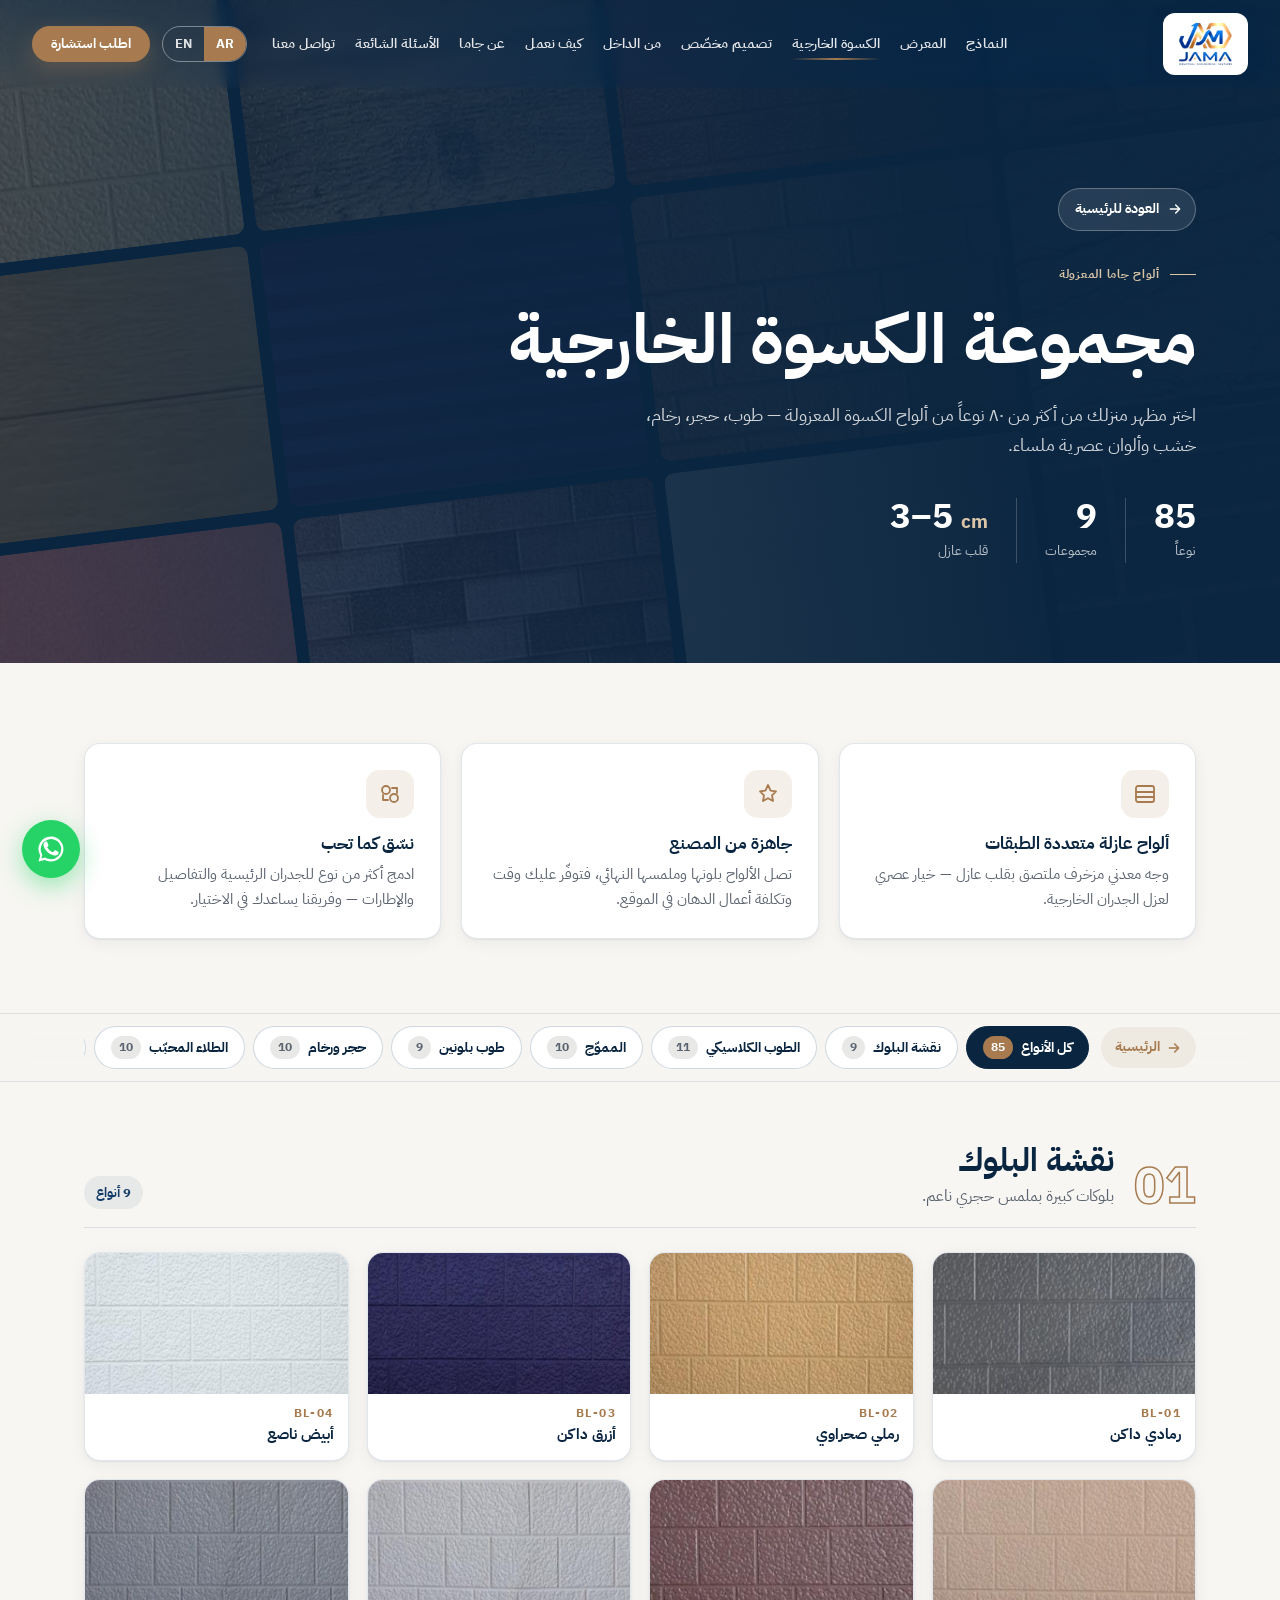
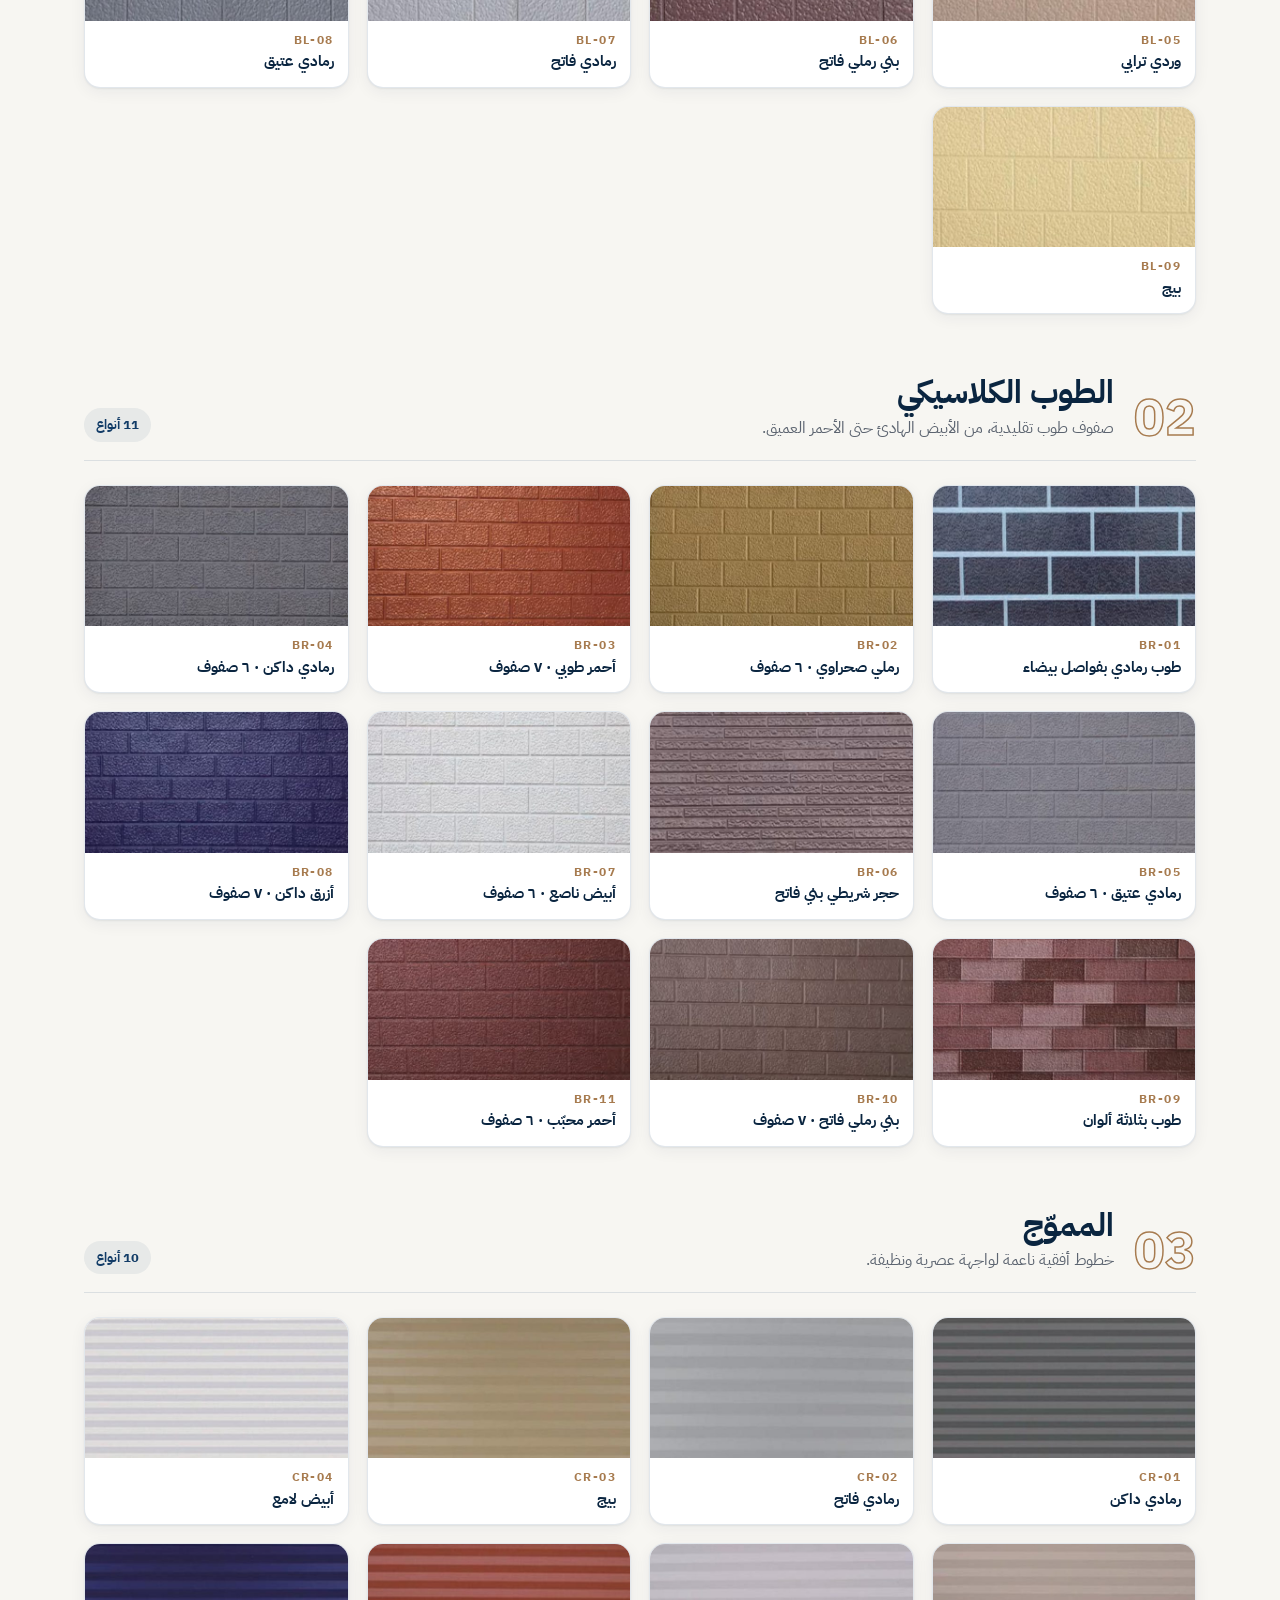
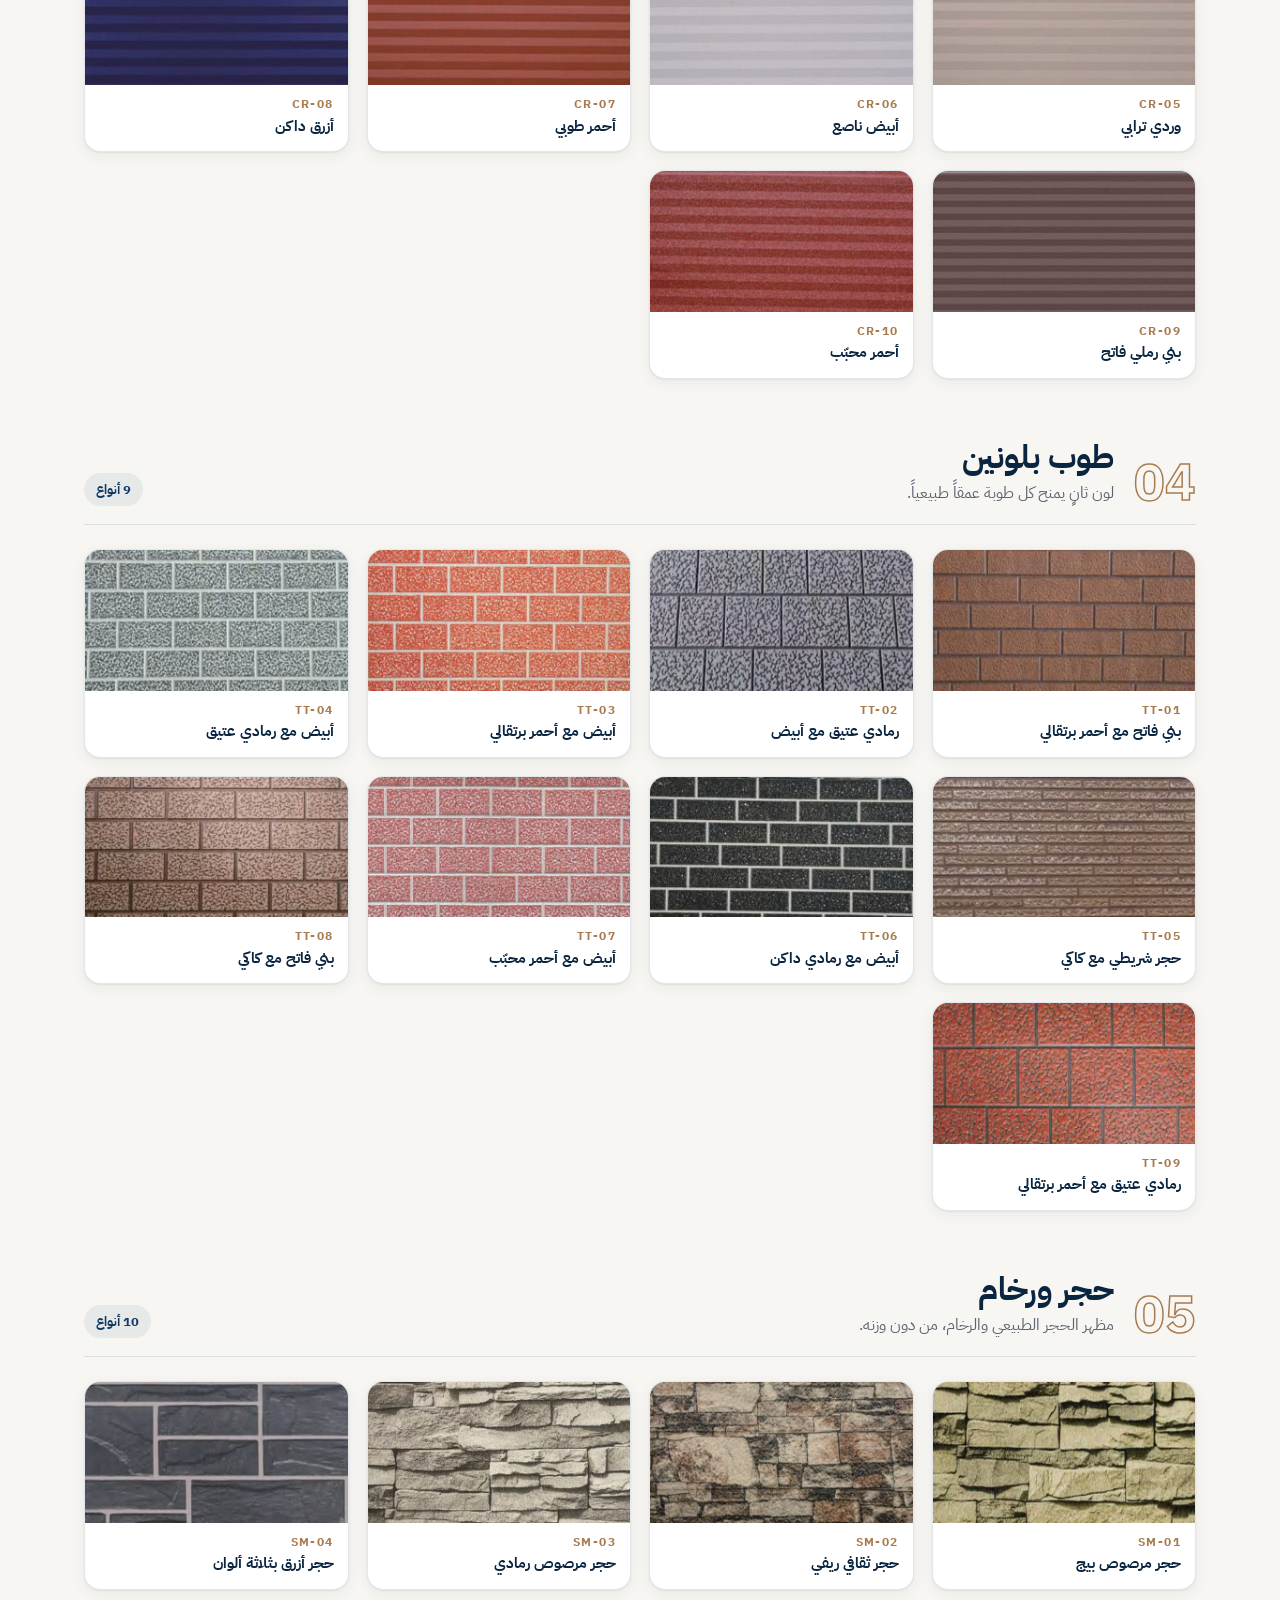
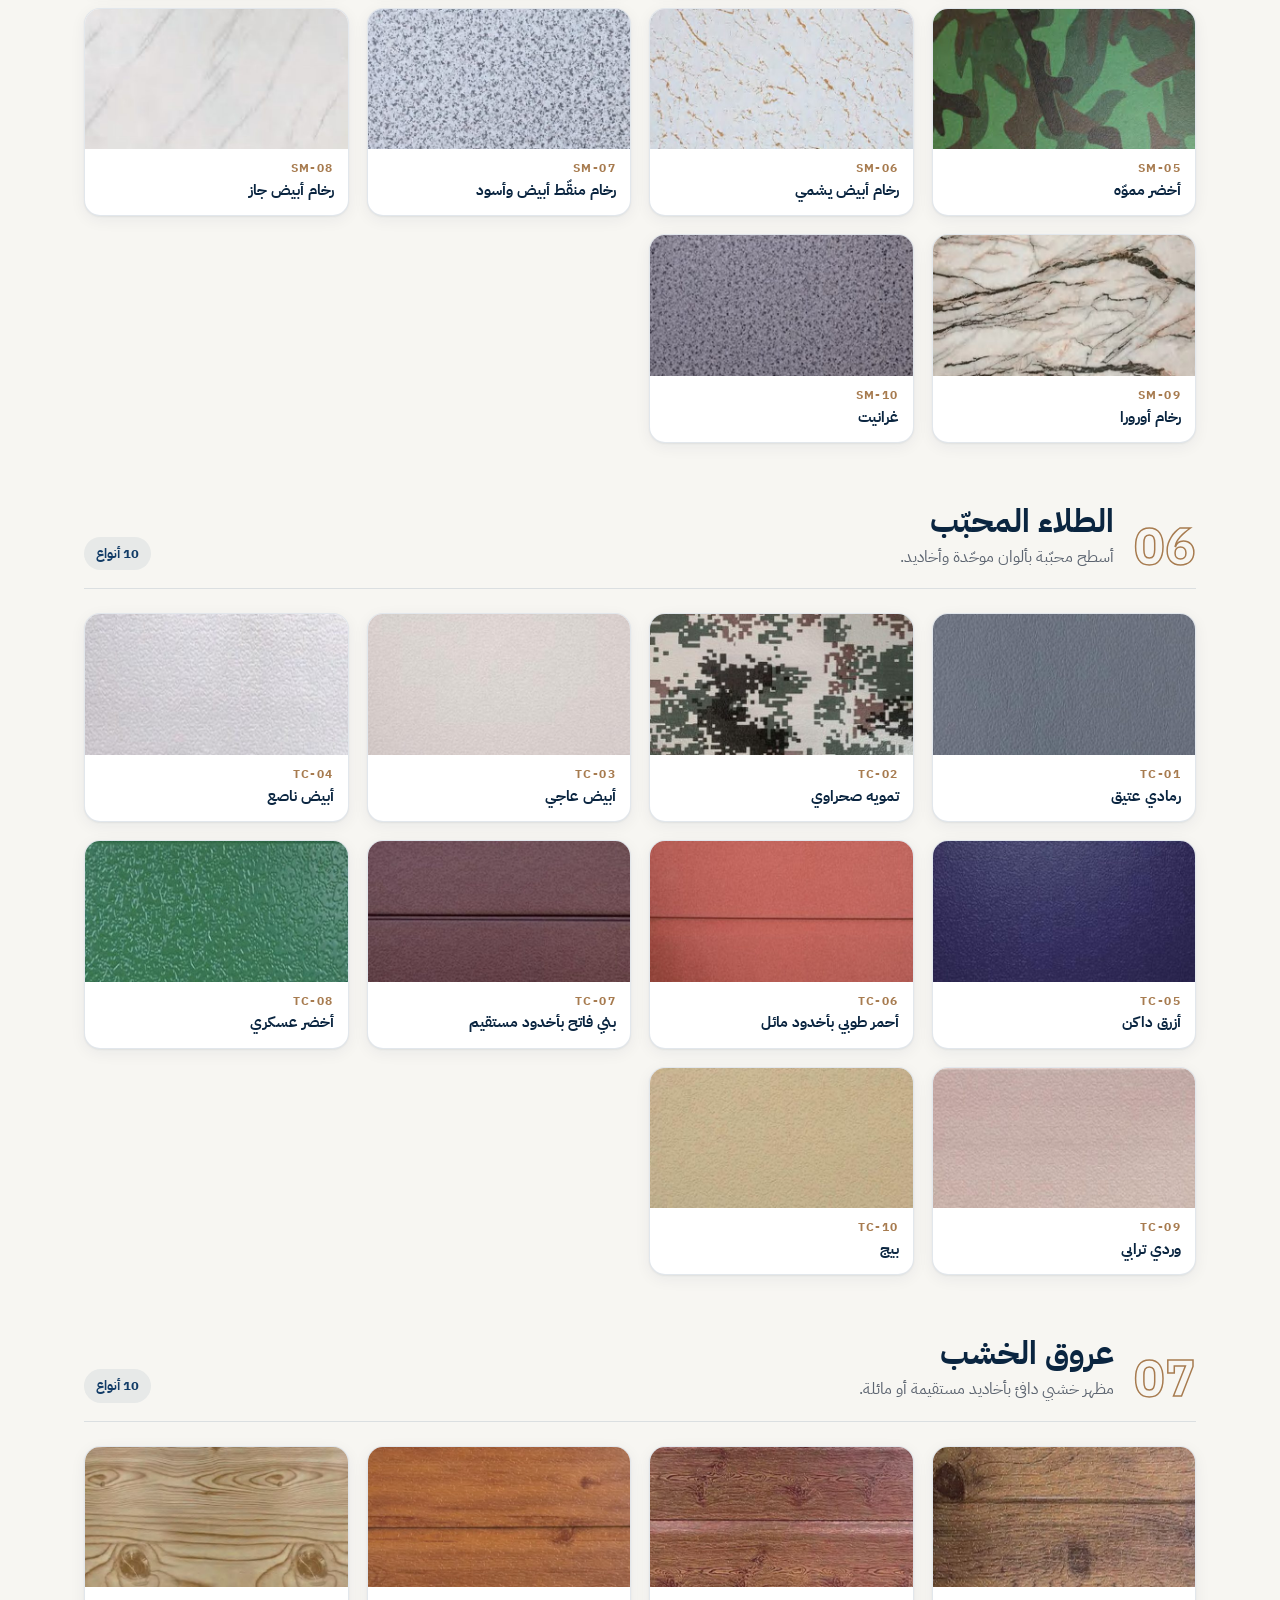
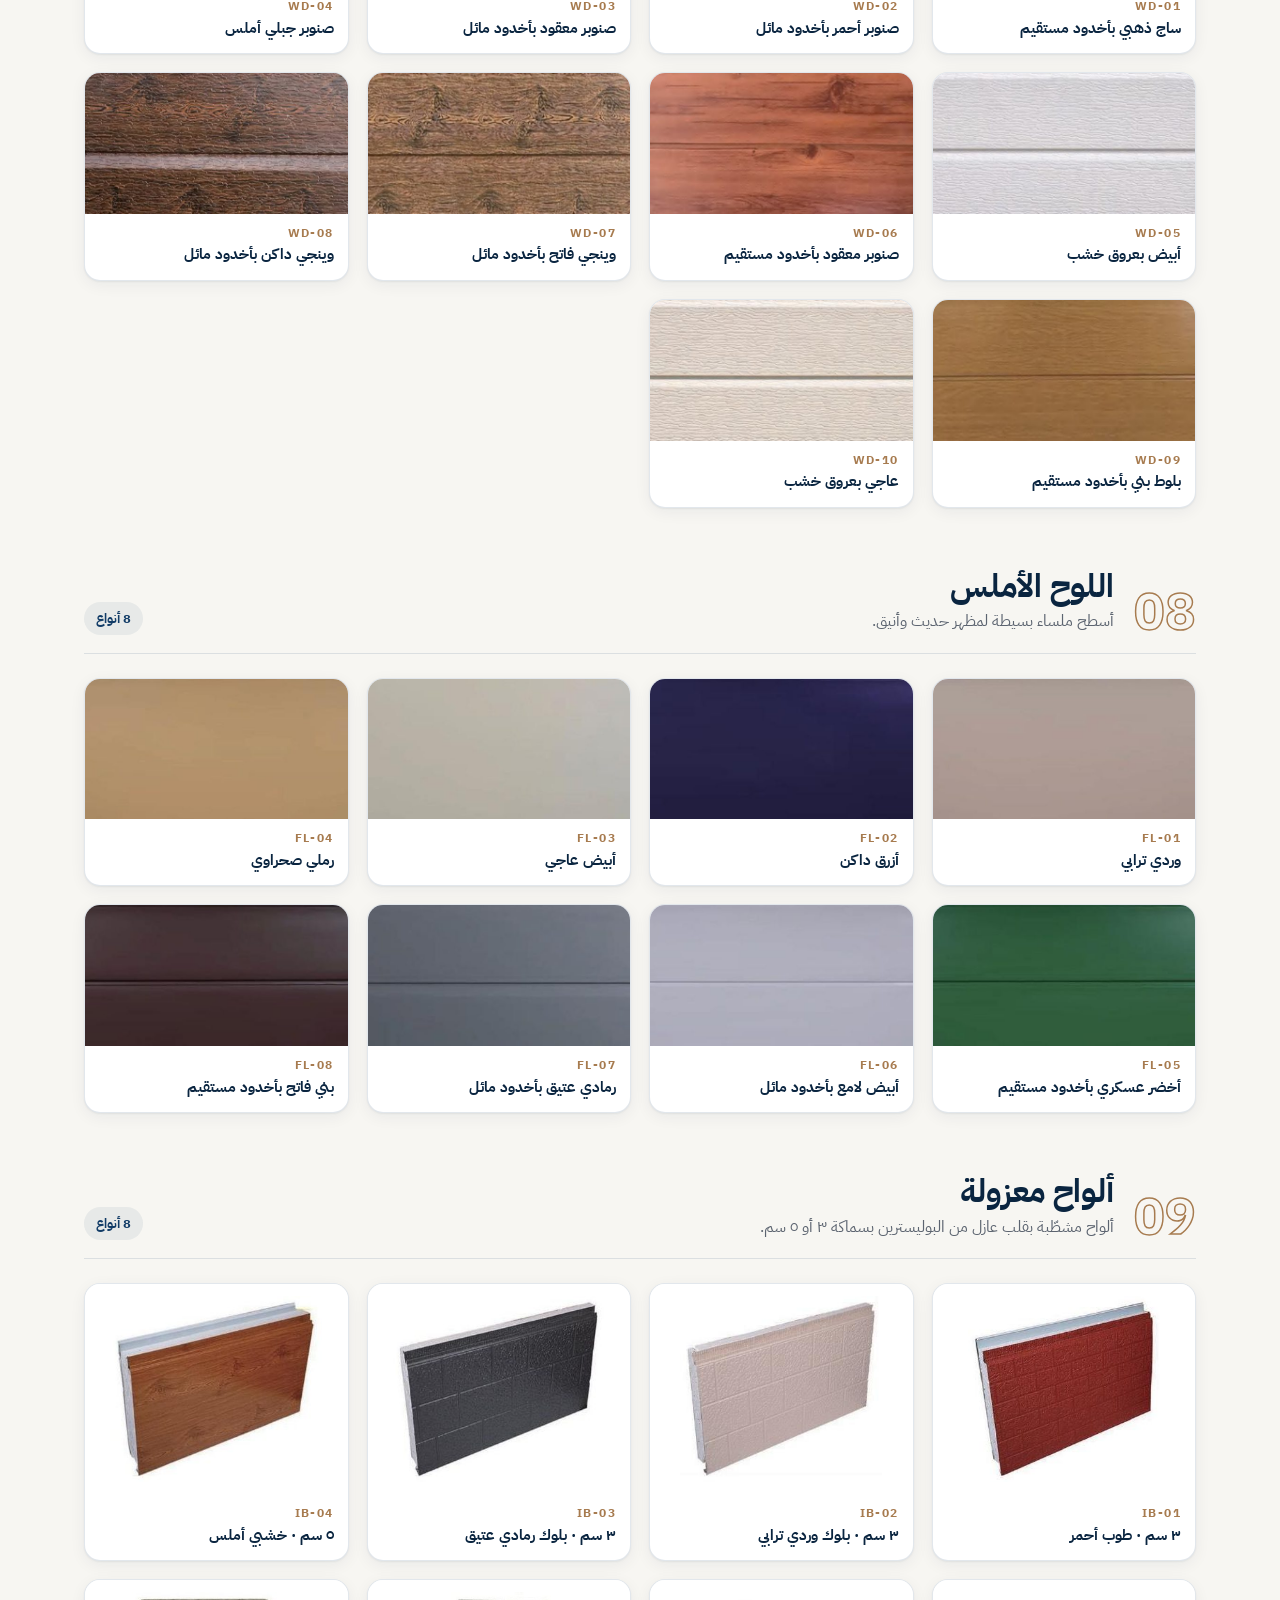
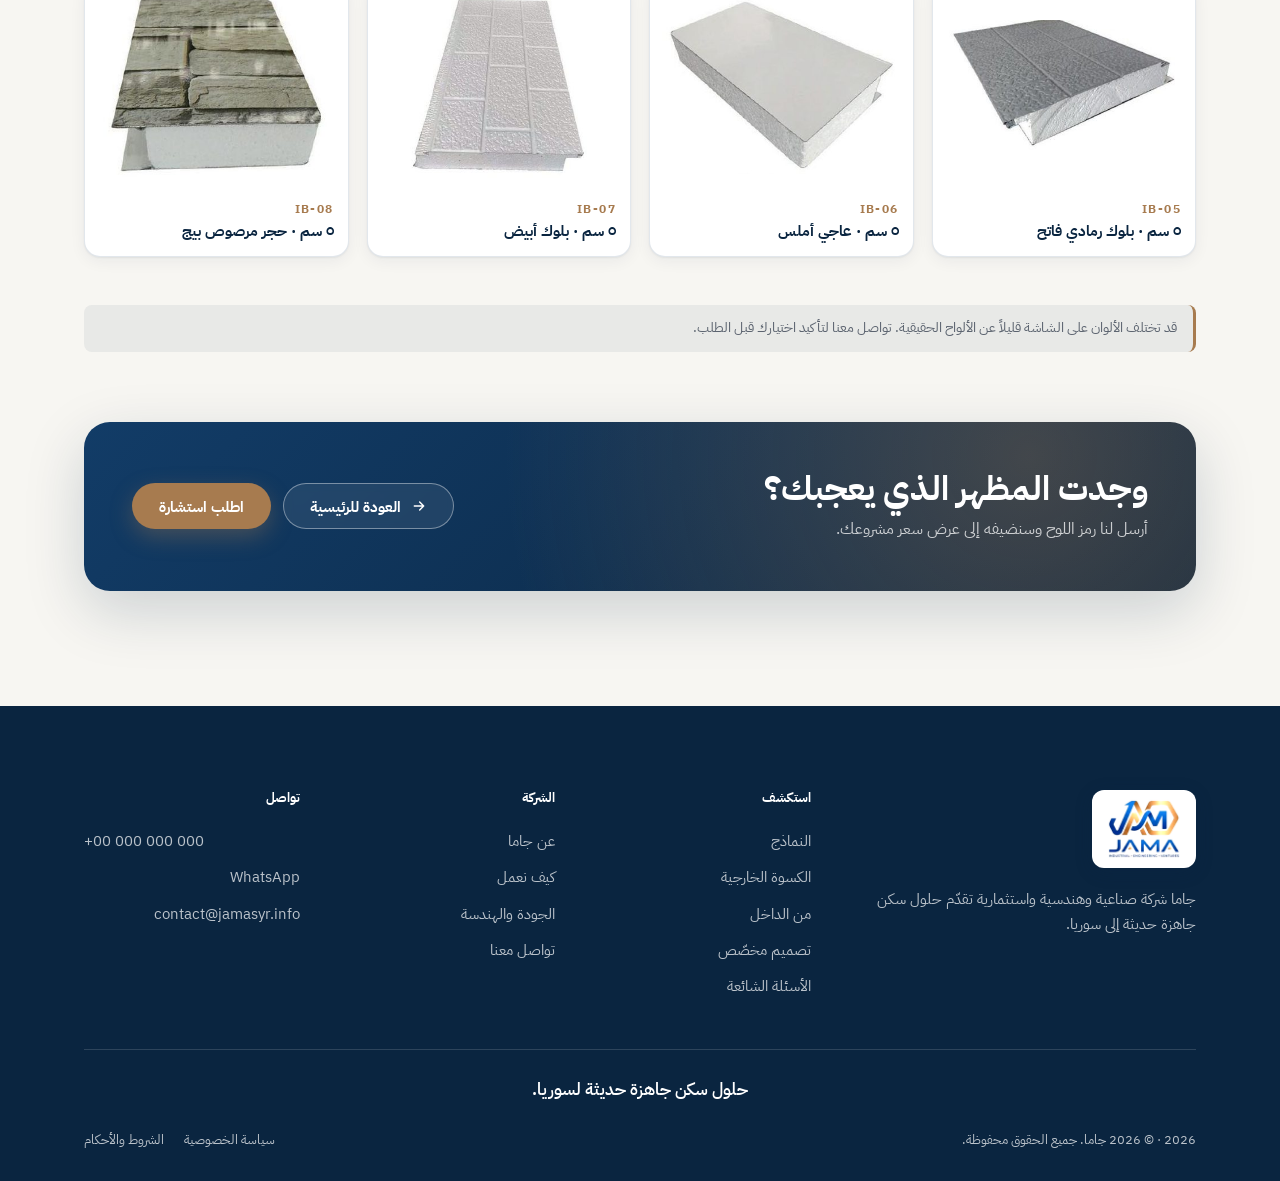
==== commit 6dabae50: "Inside a JAMA Home section, models page, leadership names - Replace "Applications" with "Inside a JA" ====
--- a/finishes.html
+++ b/finishes.html
@@ -33,11 +33,11 @@
     <nav class="nav" aria-label="Primary">
       <span class="menu-logo" aria-hidden="true"><img src="assets/img/logo-trans.png" alt="JAMA" /></span>
       <a href="index.html" data-i18n="nav.home">Home</a>
-      <a href="index.html#models" data-i18n="nav.models">Models</a>
+      <a href="models.html" data-i18n="nav.models">Models</a>
       <a href="index.html#inspiration" data-i18n="nav.gallery">Gallery</a>
       <a href="finishes.html" class="current" aria-current="page" data-i18n="nav.finishes">Finishes</a>
       <a href="index.html#custom" data-i18n="nav.custom">Custom Design</a>
-      <a href="index.html#applications" data-i18n="nav.applications">Applications</a>
+      <a href="index.html#applications" data-i18n="nav.applications">Inside the Home</a>
       <a href="index.html#process" data-i18n="nav.process">How It Works</a>
       <a href="index.html#about" data-i18n="nav.about">About JAMA</a>
       <a href="index.html#faq" data-i18n="nav.faq">FAQ</a>
@@ -152,9 +152,9 @@
       </div>
       <div class="footer-col">
         <h4 data-i18n="footer.explore">Explore</h4>
-        <a href="index.html#models" data-i18n="nav.models">Models</a>
+        <a href="models.html" data-i18n="nav.models">Models</a>
         <a href="finishes.html" data-i18n="nav.finishes">Finishes</a>
-        <a href="index.html#applications" data-i18n="nav.applications">Applications</a>
+        <a href="index.html#applications" data-i18n="nav.applications">Inside the Home</a>
         <a href="index.html#custom" data-i18n="nav.custom">Custom Design</a>
         <a href="index.html#faq" data-i18n="nav.faq">FAQ</a>
       </div>
--- a/assets/css/styles.css
+++ b/assets/css/styles.css
@@ -1075,3 +1075,142 @@
   .fin-cta__actions { width: 100%; }
   .fin-cta__actions .btn { flex: 1; }
 }
+
+/* ==========================================================================
+   Inside a JAMA Home (#applications) — benefits, tabs, plans, frame, layers, materials
+   ========================================================================== */
+.in-benefits { display: grid; grid-template-columns: repeat(6, 1fr); gap: 14px; margin-bottom: clamp(40px, 5vw, 60px); }
+.in-benefit {
+  display: grid; gap: 6px; align-content: start; padding: 20px 18px; border-radius: var(--radius);
+  background: var(--offwhite); border: 1px solid var(--line); transition: transform .35s var(--ease), box-shadow .35s var(--ease);
+}
+.in-benefit:hover { transform: translateY(-4px); box-shadow: var(--shadow-md); }
+.in-benefit__icon { width: 42px; height: 42px; border-radius: 12px; display: grid; place-items: center; background: var(--navy-deep); margin-bottom: 6px; }
+.in-benefit__icon svg { width: 21px; height: 21px; fill: none; stroke: var(--sand); stroke-width: 1.8; stroke-linecap: round; stroke-linejoin: round; }
+.in-benefit b { color: var(--navy-deep); font-size: .98rem; line-height: 1.3; }
+.in-benefit span { color: var(--muted); font-size: .84rem; line-height: 1.5; }
+
+/* tabs */
+.in-tabs { display: grid; grid-template-columns: repeat(4, 1fr); gap: 6px; padding: 6px; border-radius: 18px; background: var(--offwhite); border: 1px solid var(--line); margin-bottom: 30px; }
+.in-tab {
+  display: flex; align-items: center; justify-content: center; gap: 10px; padding: 14px 12px; border: 0; border-radius: 13px;
+  background: transparent; color: var(--navy-deep); font-weight: 700; font-size: .95rem;
+  transition: background .3s var(--ease), color .3s var(--ease), box-shadow .3s var(--ease);
+}
+.in-tab__num { font-size: .72rem; font-weight: 800; letter-spacing: .1em; color: var(--bronze); }
+.in-tab:hover { background: rgba(18,60,103,.06); }
+.in-tab.active { background: var(--navy-deep); color: #fff; box-shadow: 0 10px 26px rgba(10,37,64,.25); }
+.in-tab.active .in-tab__num { color: var(--sand); }
+.in-panel { animation: in-fade .5s var(--ease); }
+@keyframes in-fade { from { opacity: 0; transform: translateY(10px); } to { opacity: 1; transform: none; } }
+.in-lead { color: var(--muted); font-size: 1.04rem; max-width: 760px; margin: 0 auto 26px; text-align: center; }
+
+/* zoomable images */
+[data-zoom] { position: relative; display: block; overflow: hidden; cursor: zoom-in; }
+[data-zoom] img { width: 100%; height: 100%; object-fit: cover; transition: transform .7s var(--ease); }
+[data-zoom]:hover img { transform: scale(1.05); }
+
+/* 01 plans */
+.in-plans { display: grid; grid-template-columns: 1fr 1fr; gap: 22px; }
+.in-plan { margin: 0; background: #fff; border: 1px solid var(--line); border-radius: var(--radius-lg); overflow: hidden; box-shadow: var(--shadow-sm); }
+.in-plan__img { aspect-ratio: 4 / 3; background: #fff; border-bottom: 1px solid var(--line); }
+.in-plan__img img { object-fit: contain; padding: 18px; }
+.in-plan__img:hover img { transform: scale(1.03); }
+.in-zoom { position: absolute; inset-block-start: 14px; inset-inline-end: 14px; width: 38px; height: 38px; border-radius: 50%; display: grid; place-items: center; background: var(--navy-deep); }
+.in-zoom svg { width: 18px; height: 18px; fill: none; stroke: #fff; stroke-width: 2; stroke-linecap: round; }
+.in-plan figcaption { display: flex; gap: 16px; align-items: flex-start; padding: 20px 22px 22px; }
+.in-plan__floor { flex-shrink: 0; width: 46px; height: 46px; border-radius: 12px; display: grid; place-items: center; font-weight: 800; font-size: .85rem; color: #fff; background: linear-gradient(135deg, var(--bronze), var(--bronze-soft)); direction: ltr; }
+.in-plan h3 { font-size: 1.15rem; }
+.in-chips { display: flex; flex-wrap: wrap; gap: 6px; margin-top: 10px; }
+.in-chips span { font-size: .8rem; font-weight: 600; color: var(--navy); background: rgba(18,60,103,.07); padding: 5px 11px; border-radius: 999px; }
+
+/* 02 frame gallery */
+.in-gallery { display: grid; grid-template-columns: repeat(4, 1fr); grid-auto-rows: clamp(130px, 14vw, 190px); grid-auto-flow: dense; gap: 12px; }
+.in-gallery a { border-radius: var(--radius); background: var(--gray); }
+.in-gallery .g-big { grid-column: span 2; grid-row: span 2; }
+.in-gallery .g-wide { grid-column: span 2; }
+
+/* 03 layers */
+.in-layers { display: grid; grid-template-columns: 1.15fr 1fr; gap: clamp(22px, 4vw, 48px); align-items: center; }
+.in-layers__img { border-radius: var(--radius-lg); box-shadow: var(--shadow-md); aspect-ratio: 4 / 3; }
+.in-systems { list-style: none; margin: 0; padding: 0; counter-reset: sys; display: grid; gap: 18px; }
+.in-systems li { counter-increment: sys; position: relative; padding-inline-start: 58px; display: grid; gap: 4px; }
+.in-systems li::before {
+  content: counter(sys, decimal-leading-zero); position: absolute; inset-inline-start: 0; inset-block-start: 0;
+  width: 42px; height: 42px; border-radius: 50%; display: grid; place-items: center; font-weight: 800; font-size: .82rem;
+  color: var(--bronze); border: 1.5px solid var(--bronze);
+}
+.in-systems b { color: var(--navy-deep); font-size: 1.05rem; }
+.in-systems span { color: var(--muted); font-size: .93rem; }
+.in-panelcard {
+  display: grid; grid-template-columns: 300px 1fr; gap: 0; margin-top: 34px; border-radius: var(--radius-lg); overflow: hidden;
+  background: linear-gradient(135deg, var(--navy), var(--navy-deep)); color: #fff; box-shadow: var(--shadow-lg);
+}
+.in-panelcard__img { background: #fff; display: grid; place-items: center; padding: 20px; }
+.in-panelcard__img img { width: 100%; height: auto; }
+.in-panelcard__body { padding: clamp(24px, 3.5vw, 38px); }
+.in-panelcard h3 { color: #fff; font-size: clamp(1.2rem, 2.2vw, 1.5rem); }
+.in-stack { display: grid; grid-template-columns: repeat(3, 1fr); gap: 16px; margin: 20px 0 22px; }
+.in-stack div { position: relative; padding: 16px; border-radius: 14px; background: rgba(255,255,255,.07); border: 1px solid rgba(255,255,255,.14); }
+.in-stack span { display: inline-grid; place-items: center; width: 26px; height: 26px; border-radius: 50%; background: var(--bronze); font-size: .78rem; font-weight: 800; margin-bottom: 10px; }
+.in-stack b { display: block; color: #fff; }
+.in-stack p { color: rgba(255,255,255,.72); font-size: .86rem; margin-top: 4px; }
+.in-panelcard .link-arrow { color: #fff; }
+.in-panelcard .link-arrow:hover { color: var(--sand); }
+
+/* 04 materials */
+.in-materials { display: grid; grid-template-columns: repeat(3, 1fr); gap: 18px; }
+.in-mat {
+  display: grid; grid-template-columns: 96px 1fr; grid-template-rows: auto 1fr; column-gap: 16px; row-gap: 4px; align-items: start;
+  padding: 14px; border-radius: var(--radius); background: #fff; border: 1px solid var(--line); box-shadow: var(--shadow-sm);
+  transition: transform .35s var(--ease), box-shadow .35s var(--ease);
+}
+.in-mat:hover { transform: translateY(-3px); box-shadow: var(--shadow-md); }
+.in-mat img { grid-row: span 2; width: 96px; height: 96px; object-fit: cover; border-radius: 12px; background: var(--gray); }
+.in-mat b { color: var(--navy-deep); font-size: .98rem; margin-top: 6px; }
+.in-mat span { color: var(--muted); font-size: .85rem; line-height: 1.5; }
+
+/* lightbox for [data-zoom] images */
+.lightbox { position: fixed; inset: 0; z-index: 220; display: grid; place-items: center; padding: 24px; background: rgba(10,37,64,.88); -webkit-backdrop-filter: blur(6px); backdrop-filter: blur(6px); opacity: 0; visibility: hidden; transition: opacity .3s var(--ease), visibility .3s var(--ease); cursor: zoom-out; }
+.lightbox.open { opacity: 1; visibility: visible; }
+.lightbox img { max-width: min(1200px, 100%); max-height: calc(100svh - 48px); border-radius: 14px; background: #fff; box-shadow: var(--shadow-lg); transform: scale(.97); transition: transform .35s var(--ease); }
+.lightbox.open img { transform: none; }
+.lightbox__close { position: absolute; inset-block-start: 18px; inset-inline-end: 18px; width: 44px; height: 44px; border-radius: 50%; border: none; background: rgba(255,255,255,.95); color: var(--navy-deep); font-size: 1.05rem; }
+
+@media (max-width: 1080px) {
+  .in-benefits { grid-template-columns: repeat(3, 1fr); }
+  .in-materials { grid-template-columns: repeat(2, 1fr); }
+  .in-panelcard { grid-template-columns: 1fr; }
+  .in-panelcard__img img { width: auto; max-width: 320px; max-height: 200px; }
+}
+@media (max-width: 760px) {
+  .in-benefits { grid-template-columns: repeat(2, 1fr); gap: 10px; }
+  .in-benefit { padding: 16px 14px; }
+  .in-tabs { display: flex; overflow-x: auto; scrollbar-width: none; margin-inline: calc(var(--gutter) * -1); border-radius: 0; border-inline: 0; padding: 6px var(--gutter); }
+  .in-tabs::-webkit-scrollbar { display: none; }
+  .in-tab { flex-shrink: 0; padding: 12px 16px; font-size: .9rem; }
+  .in-plans, .in-layers { grid-template-columns: 1fr; }
+  .in-gallery { grid-template-columns: 1fr 1fr; grid-auto-rows: 120px; gap: 8px; }
+  .in-stack { grid-template-columns: 1fr; }
+  .in-materials { grid-template-columns: 1fr; }
+}
+
+/* ==========================================================================
+   Models catalogue (models.js) — new model cards, FOB price, models page
+   ========================================================================== */
+/* both languages are rendered; show the active one */
+html[lang="ar"] .t-en, html:not([lang="ar"]) .t-ar { display: none; }
+.mdl-card .model-card__img { display: block; }
+.mdl-card .model-specs li { gap: 7px; }
+.mdl-label { color: var(--muted); font-weight: 600; }
+.mdl-card .mdl-label::after { content: ":"; }
+.mdl-price { display: flex; align-items: center; flex-wrap: wrap; gap: 8px; margin-top: 14px; font-size: .9rem; }
+.mdl-price b { color: var(--navy-deep); font-weight: 800; }
+.mdl-fob {
+  display: inline-flex; align-items: center; padding: 3px 9px; border-radius: 999px; cursor: help;
+  font-size: .7rem; font-weight: 800; letter-spacing: .1em; color: var(--bronze); background: rgba(167,123,79,.12); border: 1px solid rgba(167,123,79,.35);
+}
+.mdl-card .model-card__actions { margin-top: auto; padding-top: 18px; }
+.mdl-browse .filters { justify-content: center; }
+.mdl-browse .note { margin-top: 40px; }
+#models .note { margin-top: 30px; }
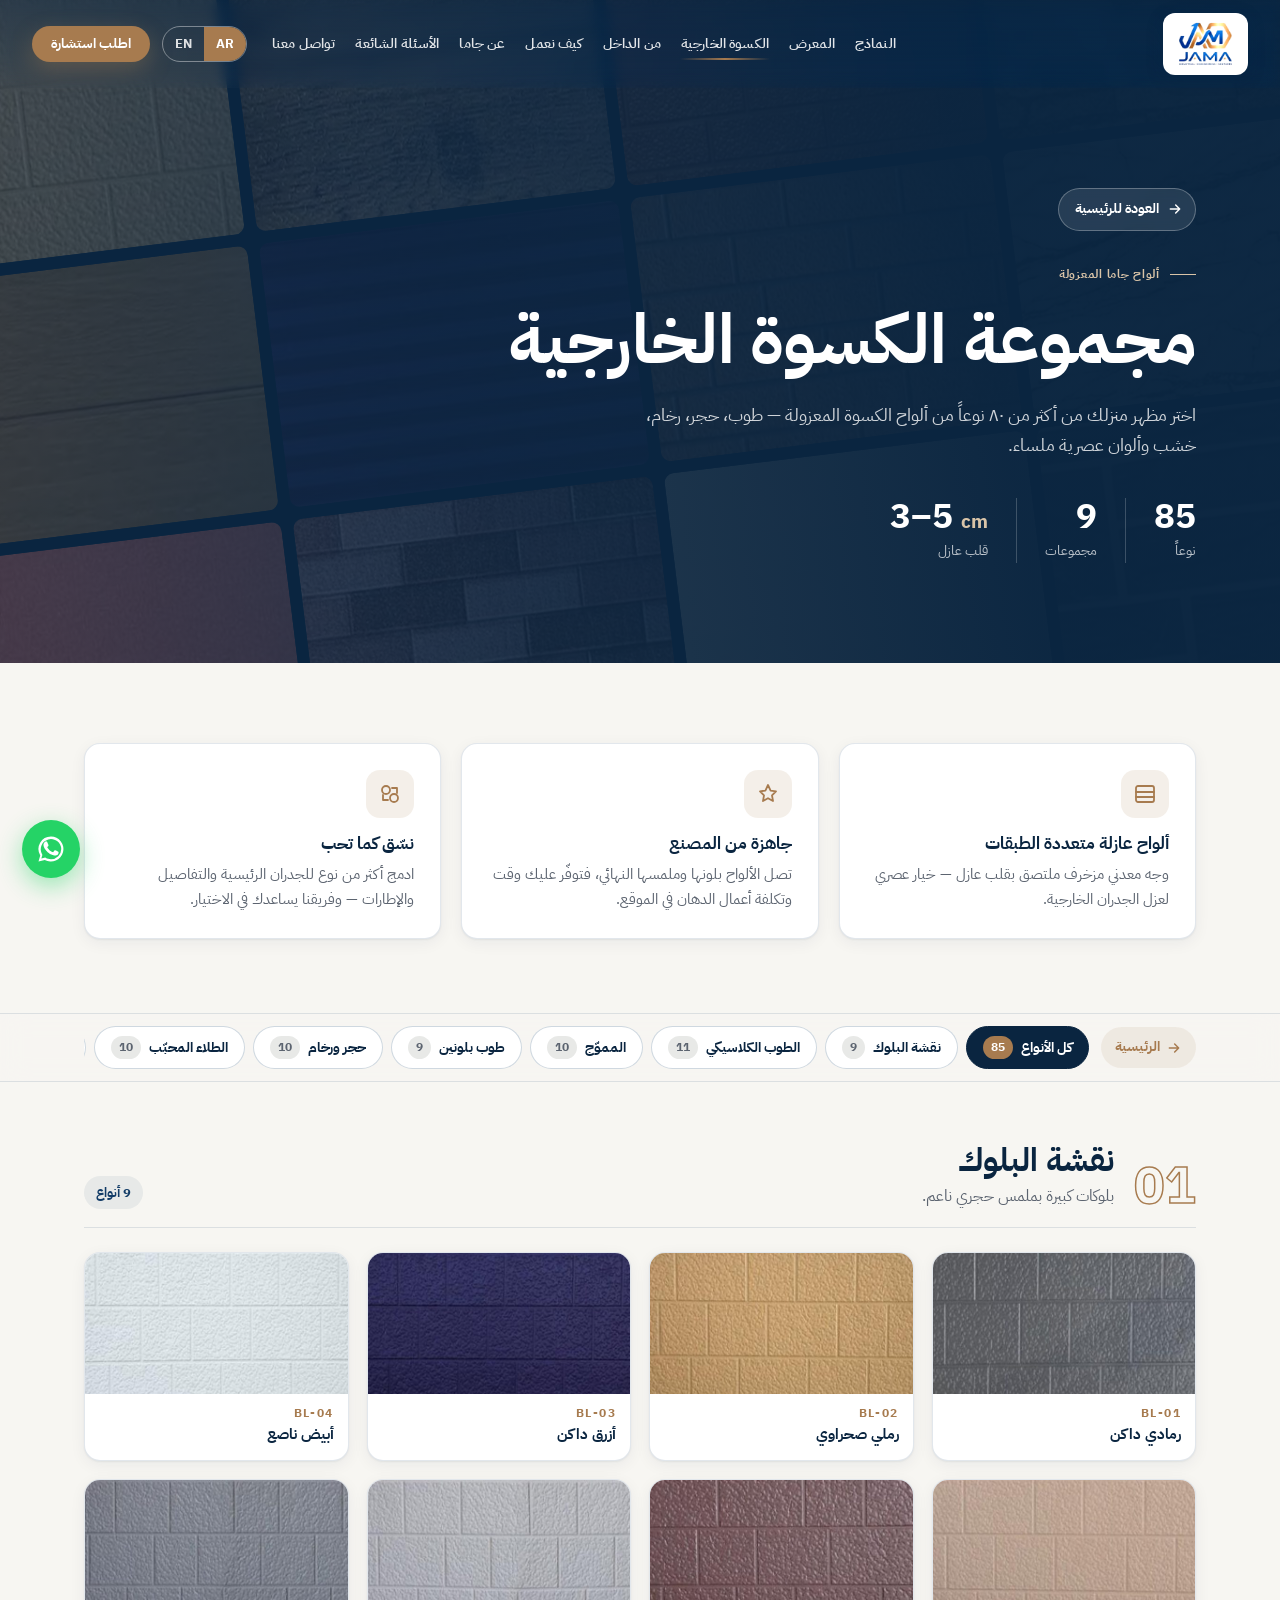
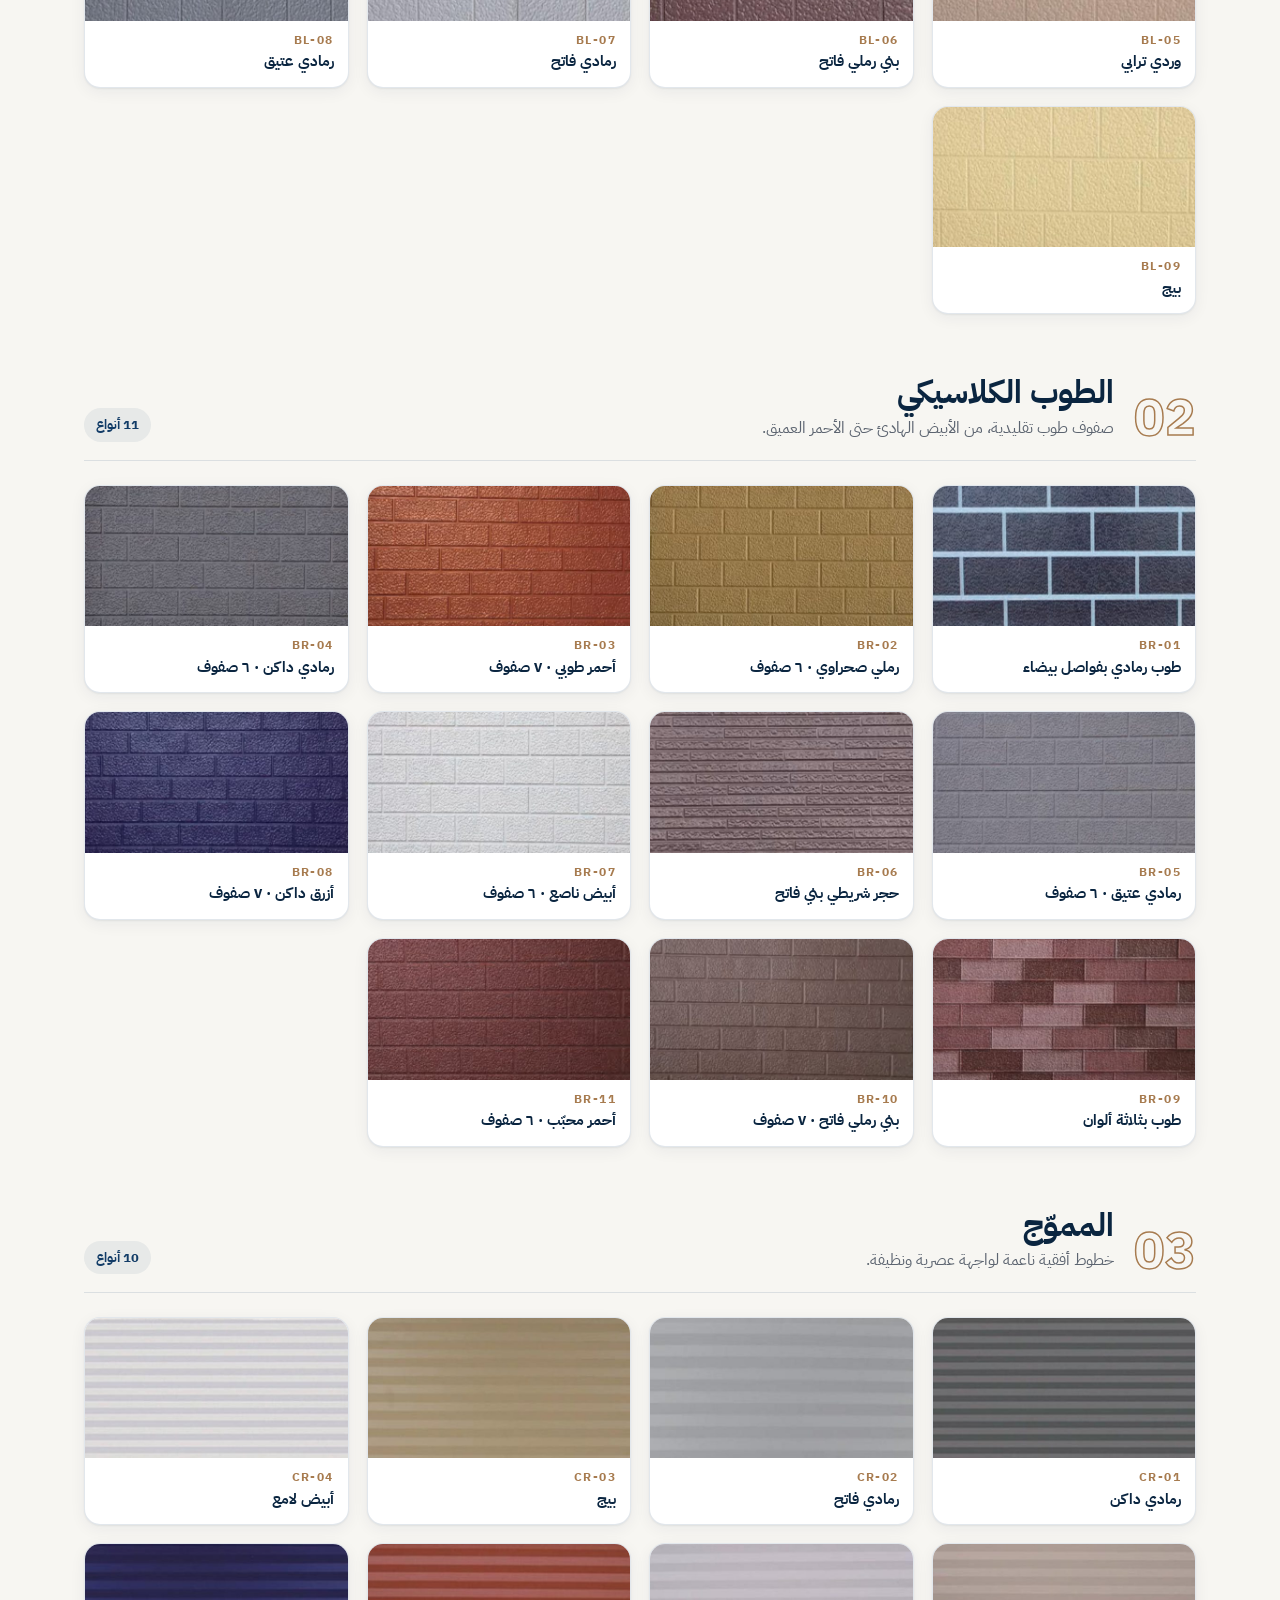
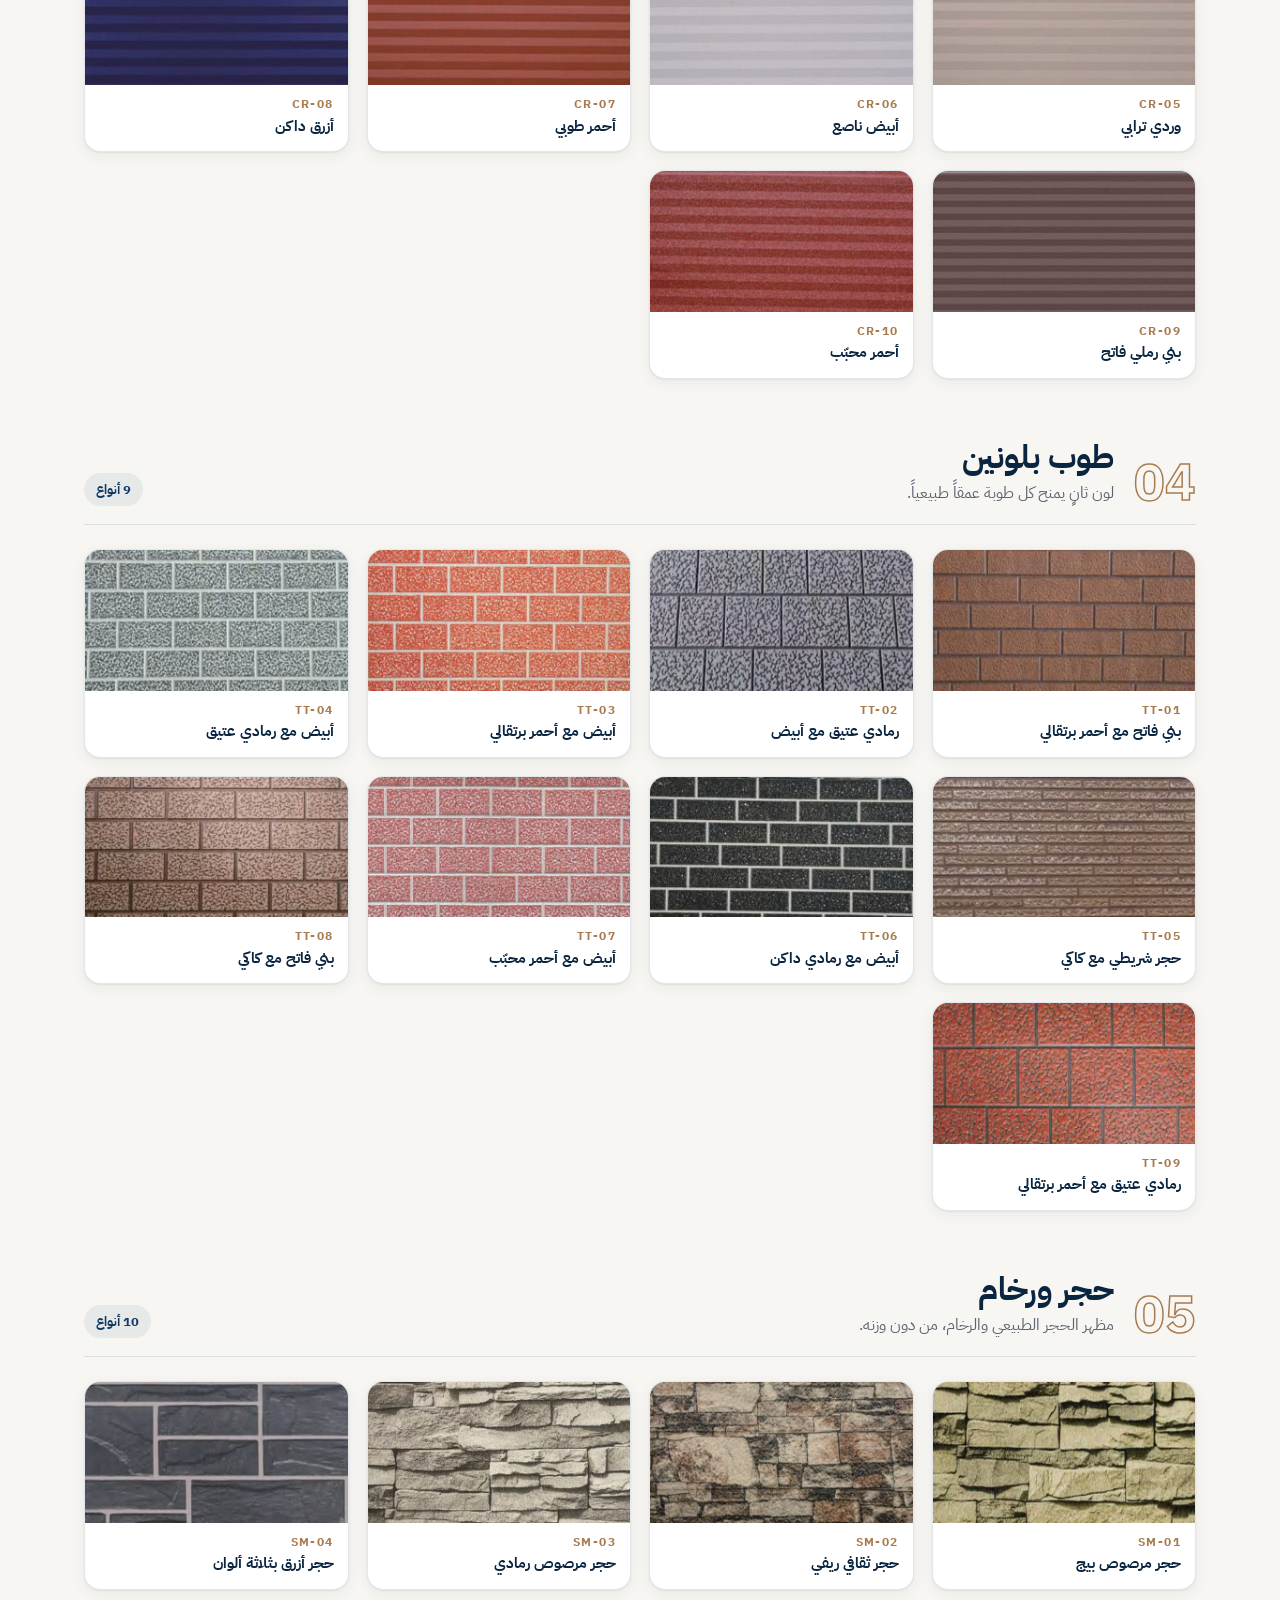
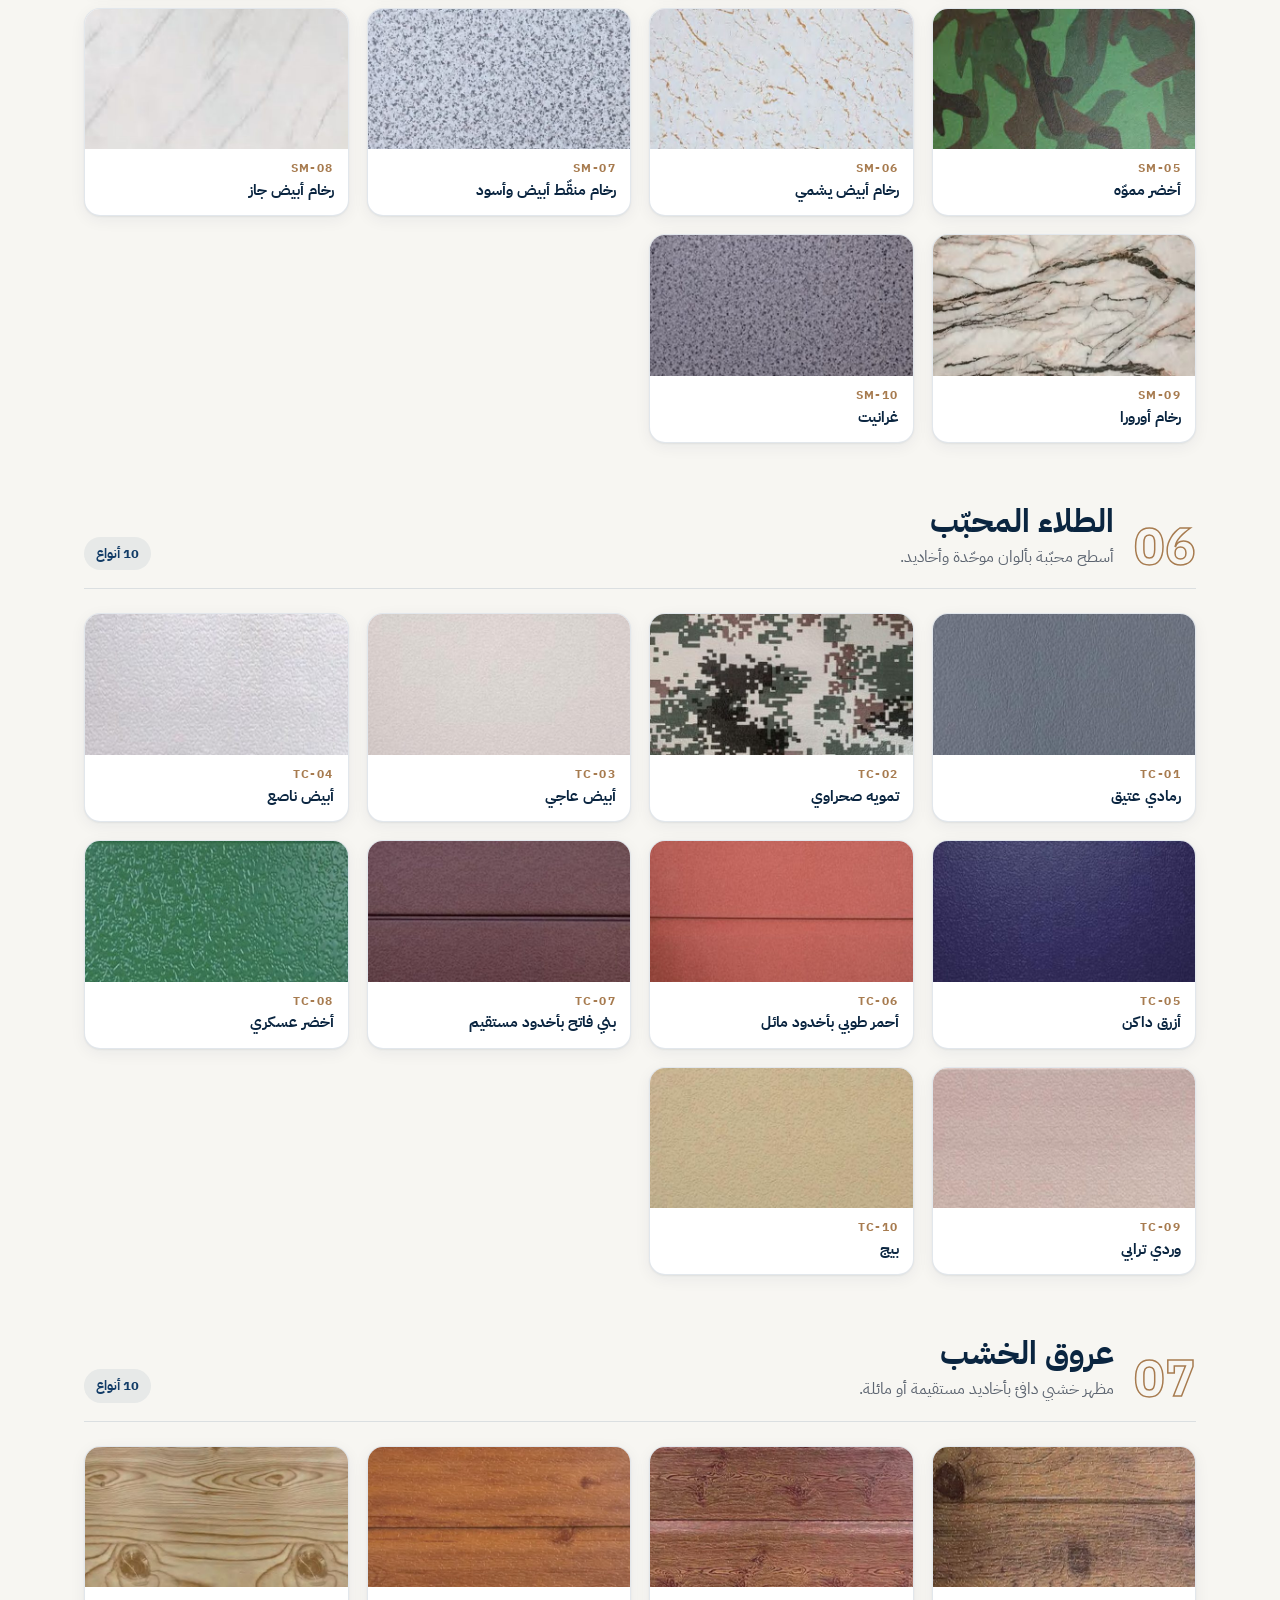
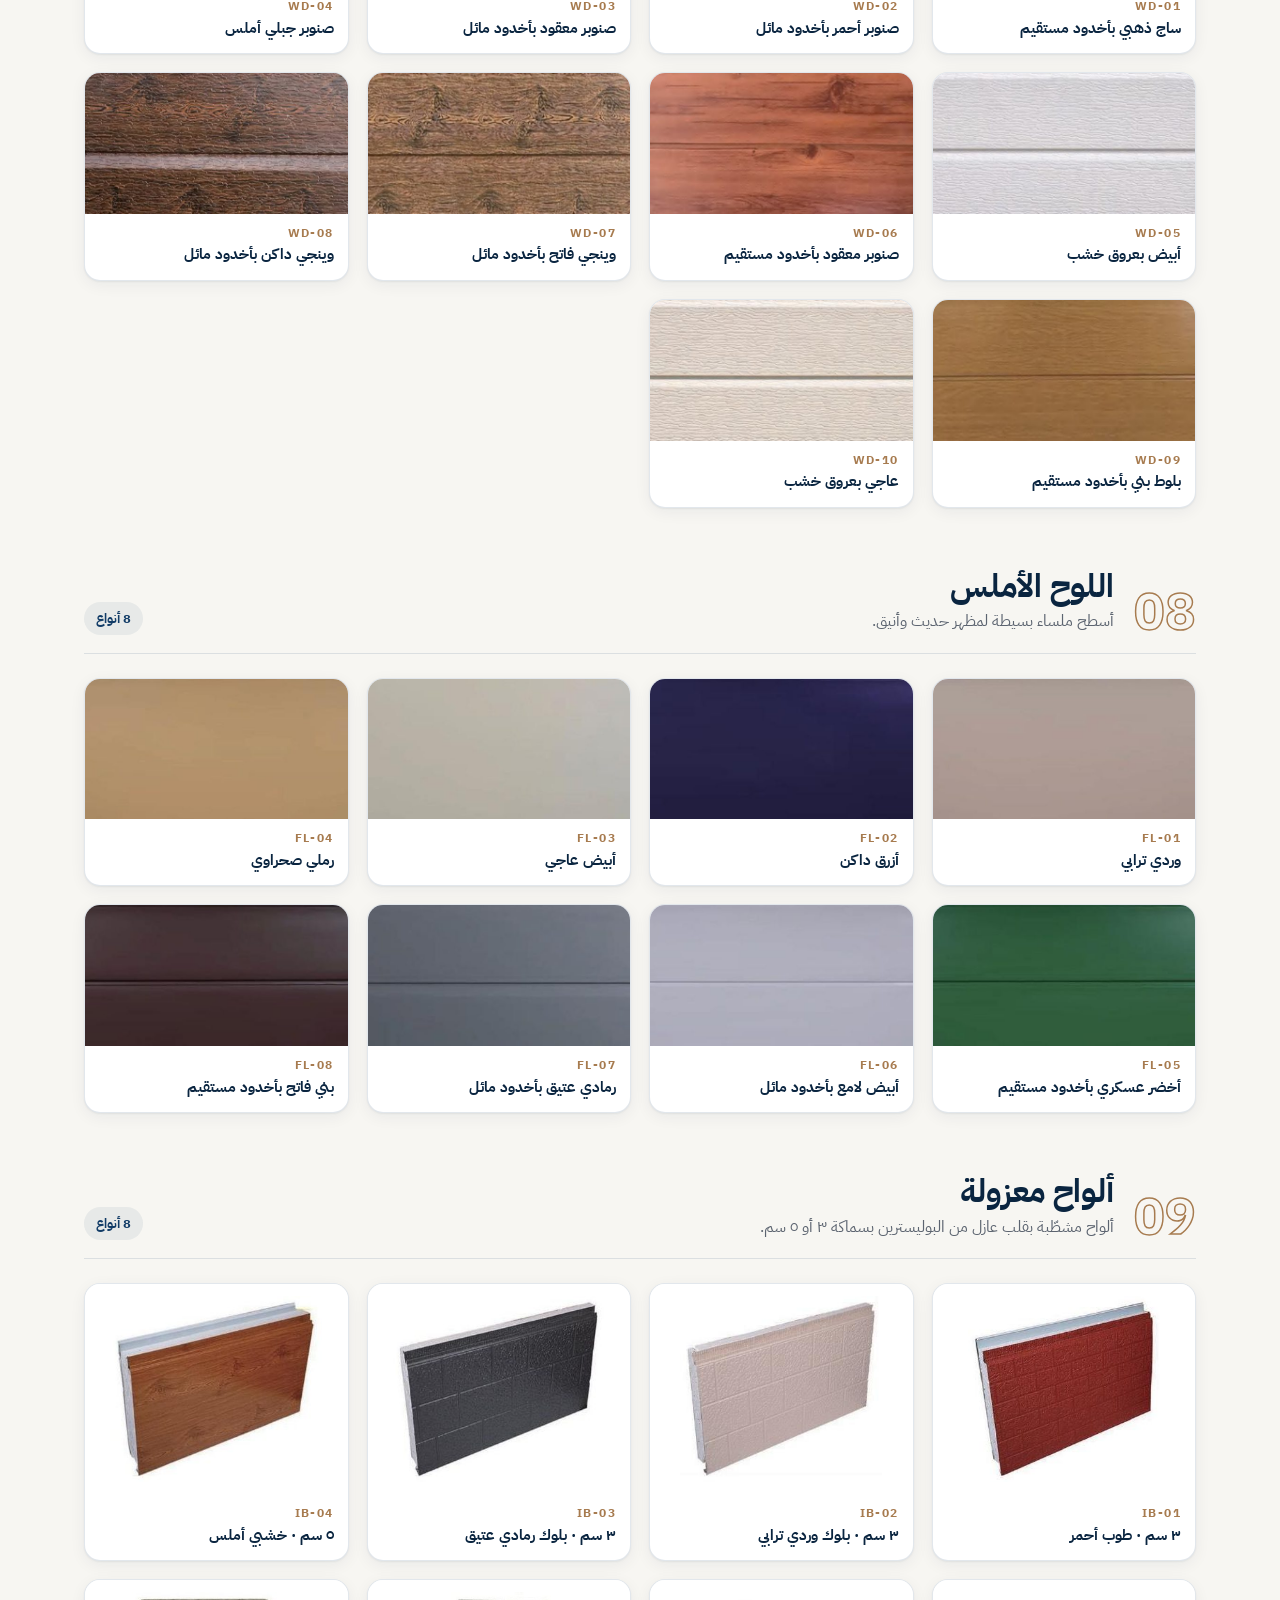
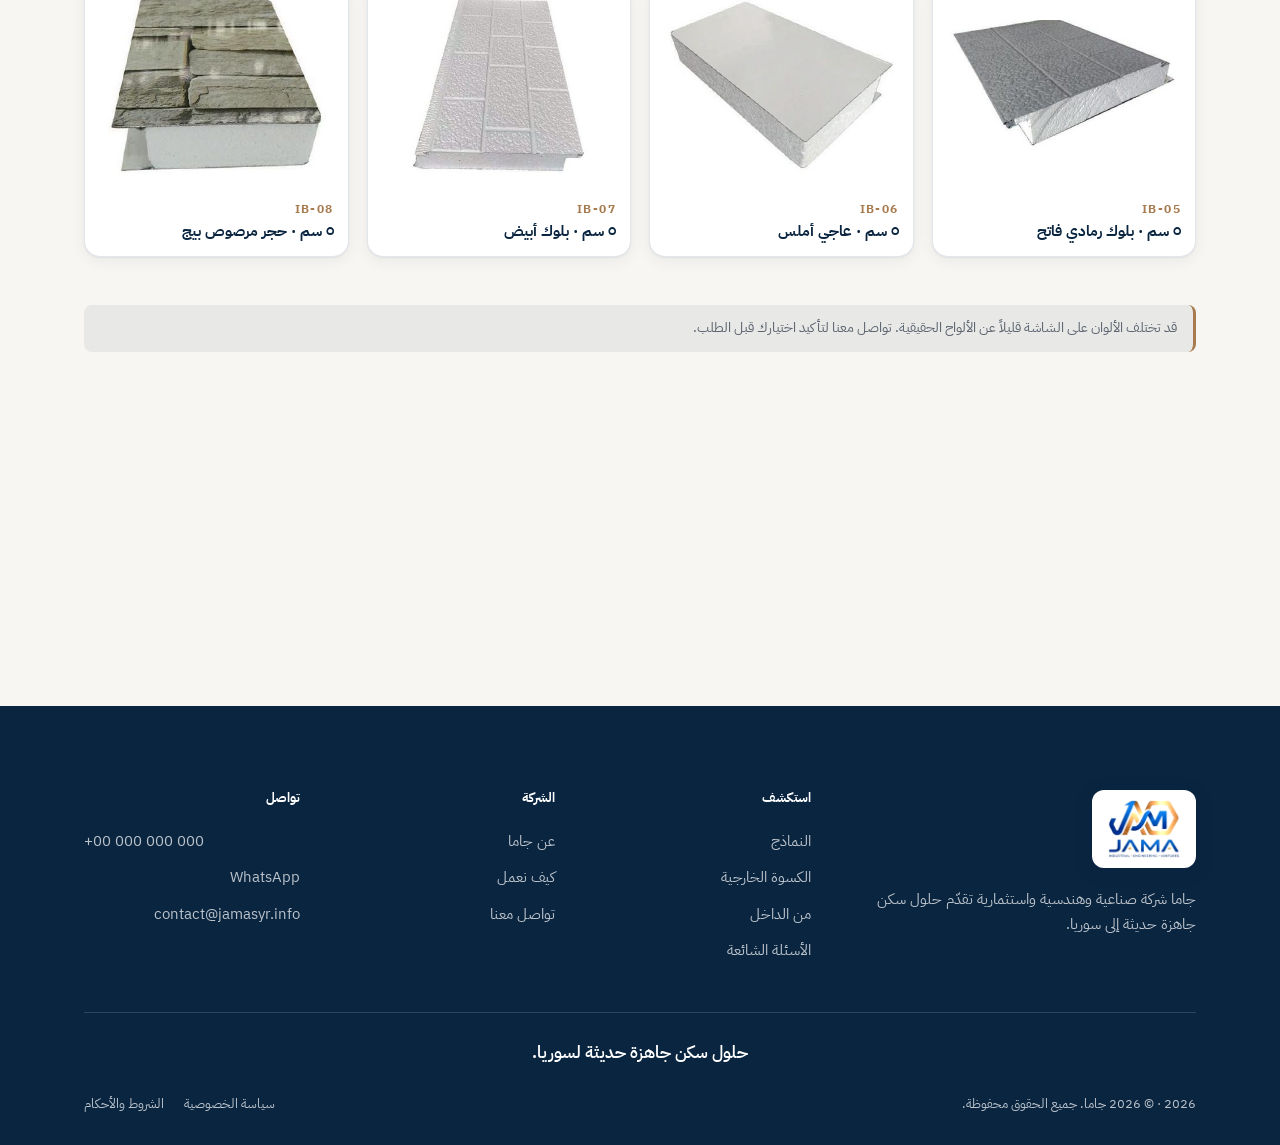
==== commit 3d2a0beb: "Remove Why Prefab, Custom Design and Quality sections; drop customization - Delete the Why Prefab, C" ====
--- a/finishes.html
+++ b/finishes.html
@@ -36,7 +36,6 @@
       <a href="models.html" data-i18n="nav.models">Models</a>
       <a href="index.html#inspiration" data-i18n="nav.gallery">Gallery</a>
       <a href="finishes.html" class="current" aria-current="page" data-i18n="nav.finishes">Finishes</a>
-      <a href="index.html#custom" data-i18n="nav.custom">Custom Design</a>
       <a href="index.html#applications" data-i18n="nav.applications">Inside the Home</a>
       <a href="index.html#process" data-i18n="nav.process">How It Works</a>
       <a href="index.html#about" data-i18n="nav.about">About JAMA</a>
@@ -155,14 +154,12 @@
         <a href="models.html" data-i18n="nav.models">Models</a>
         <a href="finishes.html" data-i18n="nav.finishes">Finishes</a>
         <a href="index.html#applications" data-i18n="nav.applications">Inside the Home</a>
-        <a href="index.html#custom" data-i18n="nav.custom">Custom Design</a>
         <a href="index.html#faq" data-i18n="nav.faq">FAQ</a>
       </div>
       <div class="footer-col">
         <h4 data-i18n="footer.company">Company</h4>
         <a href="index.html#about" data-i18n="nav.about">About JAMA</a>
         <a href="index.html#process" data-i18n="nav.process">How It Works</a>
-        <a href="index.html#quality" data-i18n="qual.eyebrow">Quality &amp; Engineering</a>
         <a href="index.html#contact" data-i18n="nav.contact">Contact</a>
       </div>
       <div class="footer-col">
--- a/assets/css/styles.css
+++ b/assets/css/styles.css
@@ -478,6 +478,7 @@
 .label--viz { background: rgba(167,123,79,.94); }
 .label--dev { background: rgba(47,111,176,.94); } /* visible blue instead of dark grey */
 .label--done { background: rgba(37,120,80,.94); }
+.label--ref { background: rgba(92,100,112,.94); }
 
 /* ---- Inspiration marquee (two auto-scrolling rows) ----------------------- */
 /* keep the marquee left-to-right in both languages so the scroll fills correctly (RTL was leaving a gap) */
@@ -487,7 +488,7 @@
   -webkit-mask-image: linear-gradient(to right, transparent, #000 5%, #000 95%, transparent);
   mask-image: linear-gradient(to right, transparent, #000 5%, #000 95%, transparent);
 }
-.marquee-track { display: flex; gap: 18px; width: max-content; will-change: transform; animation: marquee 32s linear infinite; }
+.marquee-track { display: flex; gap: 18px; width: max-content; will-change: transform; animation: marquee 90s linear infinite; }
 .marquee-row.reverse .marquee-track { animation-direction: reverse; }
 .marquee-row:hover .marquee-track { animation-play-state: paused; }
 @keyframes marquee { from { transform: translateX(0); } to { transform: translateX(-50%); } }
@@ -506,7 +507,7 @@
   -webkit-backdrop-filter: blur(3px); backdrop-filter: blur(3px);
 }
 .gallery-tile:hover { transform: translateY(-6px); box-shadow: var(--shadow-lg); z-index: 3; }
-@media (max-width: 640px) { .gallery-tile { height: 240px; } }
+@media (max-width: 640px) { .gallery-tile { height: 240px; } .marquee-track { animation-duration: 42s; } } /* faster loop on phones */
 @media (prefers-reduced-motion: reduce) {
   .marquee-track { animation: none; }
   .marquee-row { overflow-x: auto; }
@@ -534,7 +535,7 @@
 }
 .form-success.show { display: flex; animation: fadeUp .5s var(--ease); }
 .form-success svg { width: 26px; height: 26px; color: #2f8f5b; flex-shrink: 0; }
-.honeypot { position: absolute; left: -9999px; width: 1px; height: 1px; overflow: hidden; }
+.honeypot { position: absolute; width: 1px; height: 1px; overflow: hidden; clip-path: inset(50%); white-space: nowrap; opacity: 0; pointer-events: none; } /* hidden in place — an off-screen offset made RTL pages scroll sideways */
 
 /* ---- About --------------------------------------------------------------- */
 .about-grid { display: grid; grid-template-columns: repeat(3, 1fr); gap: 22px; margin-top: 40px; }
@@ -727,8 +728,16 @@
 .interior-card { border-radius: var(--radius); overflow: hidden; box-shadow: var(--shadow-sm); aspect-ratio: 3/4; }
 .interior-card img { width: 100%; height: 100%; object-fit: cover; display: block; transition: transform .5s var(--ease); }
 .interior-card:hover img { transform: scale(1.05); }
-@media (max-width: 760px) { .interiors { grid-template-columns: 1fr 1fr; } .founders-grid { grid-template-columns: 1fr; max-width: 420px; margin-inline: auto; } }
-@media (max-width: 480px) { .interiors { grid-template-columns: 1fr; } }
+@media (max-width: 760px) {
+  .founders-grid { grid-template-columns: 1fr; max-width: 420px; margin-inline: auto; }
+  /* phones: interiors become a side-by-side swipeable row */
+  .interiors {
+    display: flex; gap: 12px; overflow-x: auto; scroll-snap-type: x mandatory; scrollbar-width: none;
+    margin-inline: calc(var(--gutter) * -1); padding: 4px var(--gutter) 14px; scroll-padding-inline: var(--gutter);
+  }
+  .interiors::-webkit-scrollbar { display: none; }
+  .interior-card { flex: 0 0 72%; scroll-snap-align: start; }
+}
 
 /* ---- Reveal animations --------------------------------------------------- */
 .reveal { opacity: 0; transform: translateY(32px) scale(.992); filter: blur(7px); transition: opacity .85s var(--ease), transform .85s var(--ease), filter .85s var(--ease); }
@@ -1214,3 +1223,9 @@
 .mdl-browse .filters { justify-content: center; }
 .mdl-browse .note { margin-top: 40px; }
 #models .note { margin-top: 30px; }
+
+/* model codes, floors and per-m² rate */
+.mdl-code { font-weight: 800; letter-spacing: .12em; font-size: .78rem; }
+.mdl-rate { margin-top: 4px; font-size: .78rem; color: var(--muted); }
+html[dir="rtl"] .mdl-rate { text-align: right; }
+.mdl-price--quote b { color: var(--bronze); }
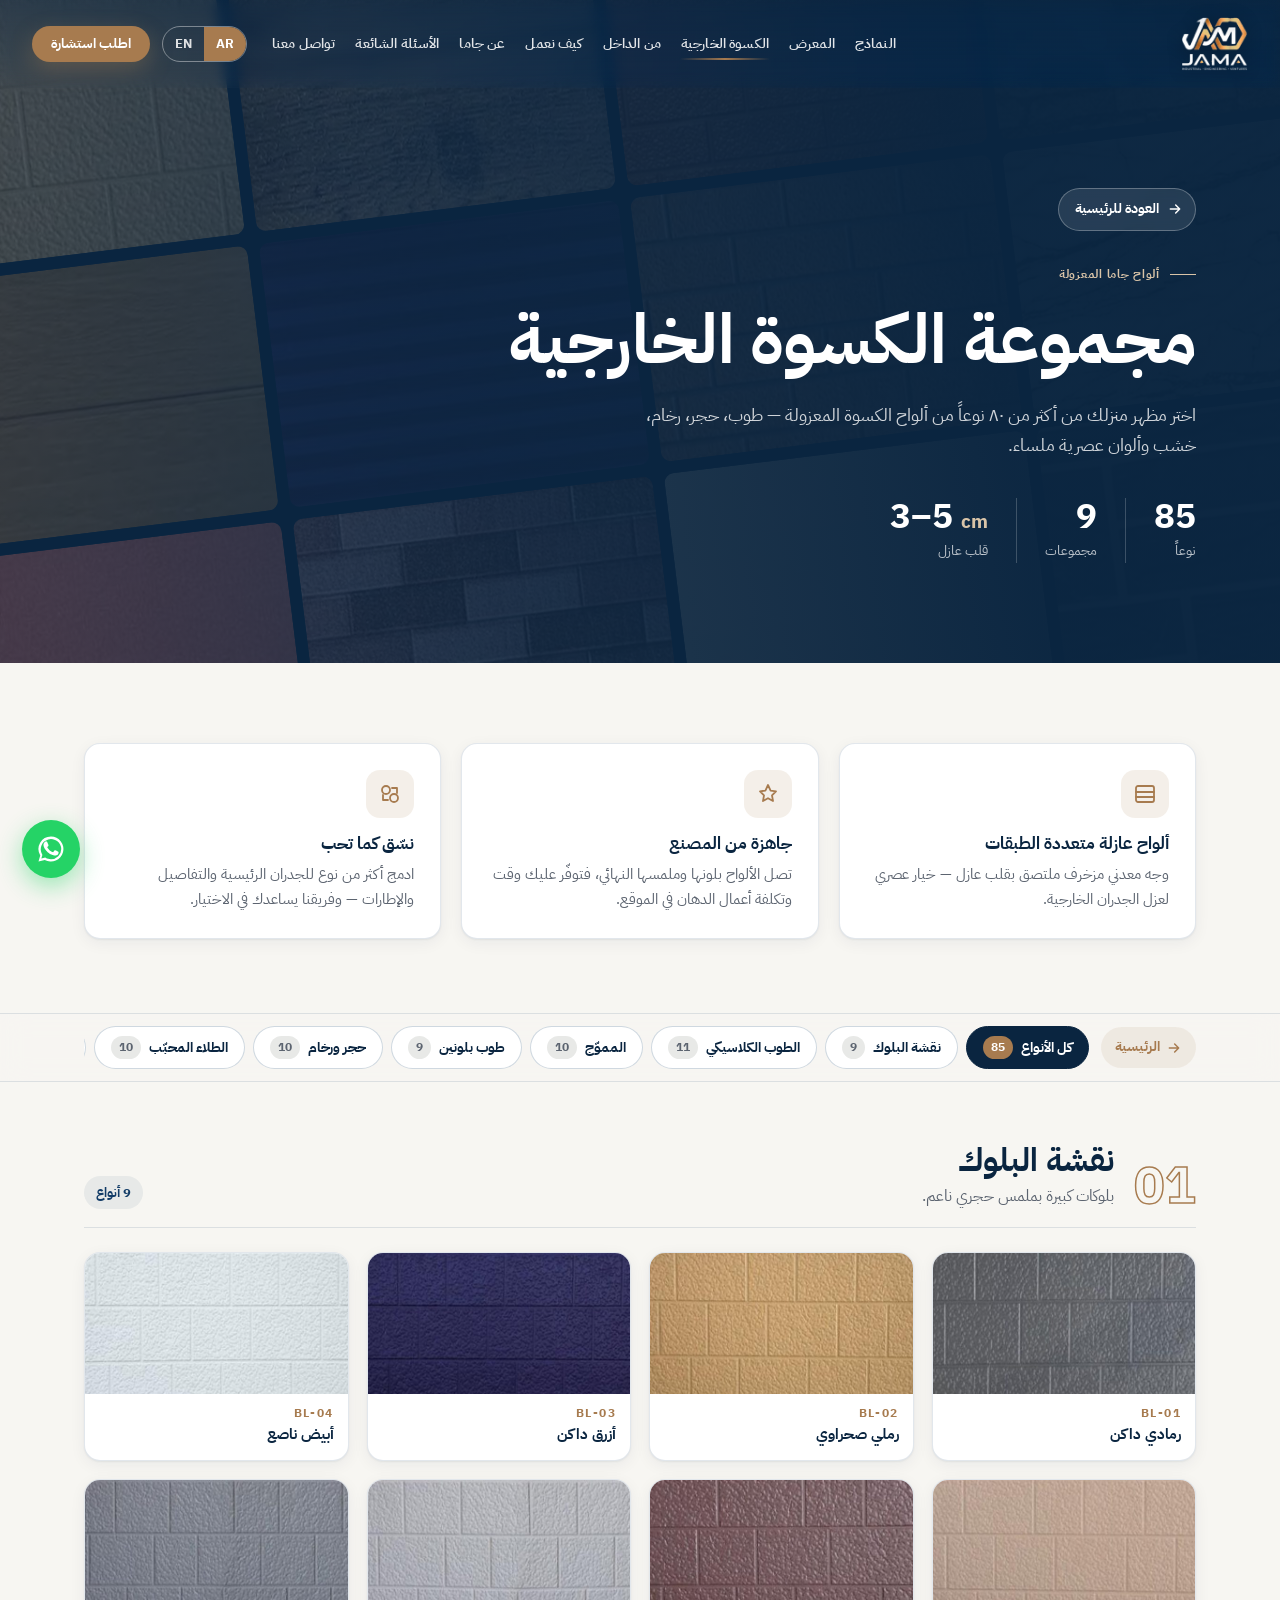
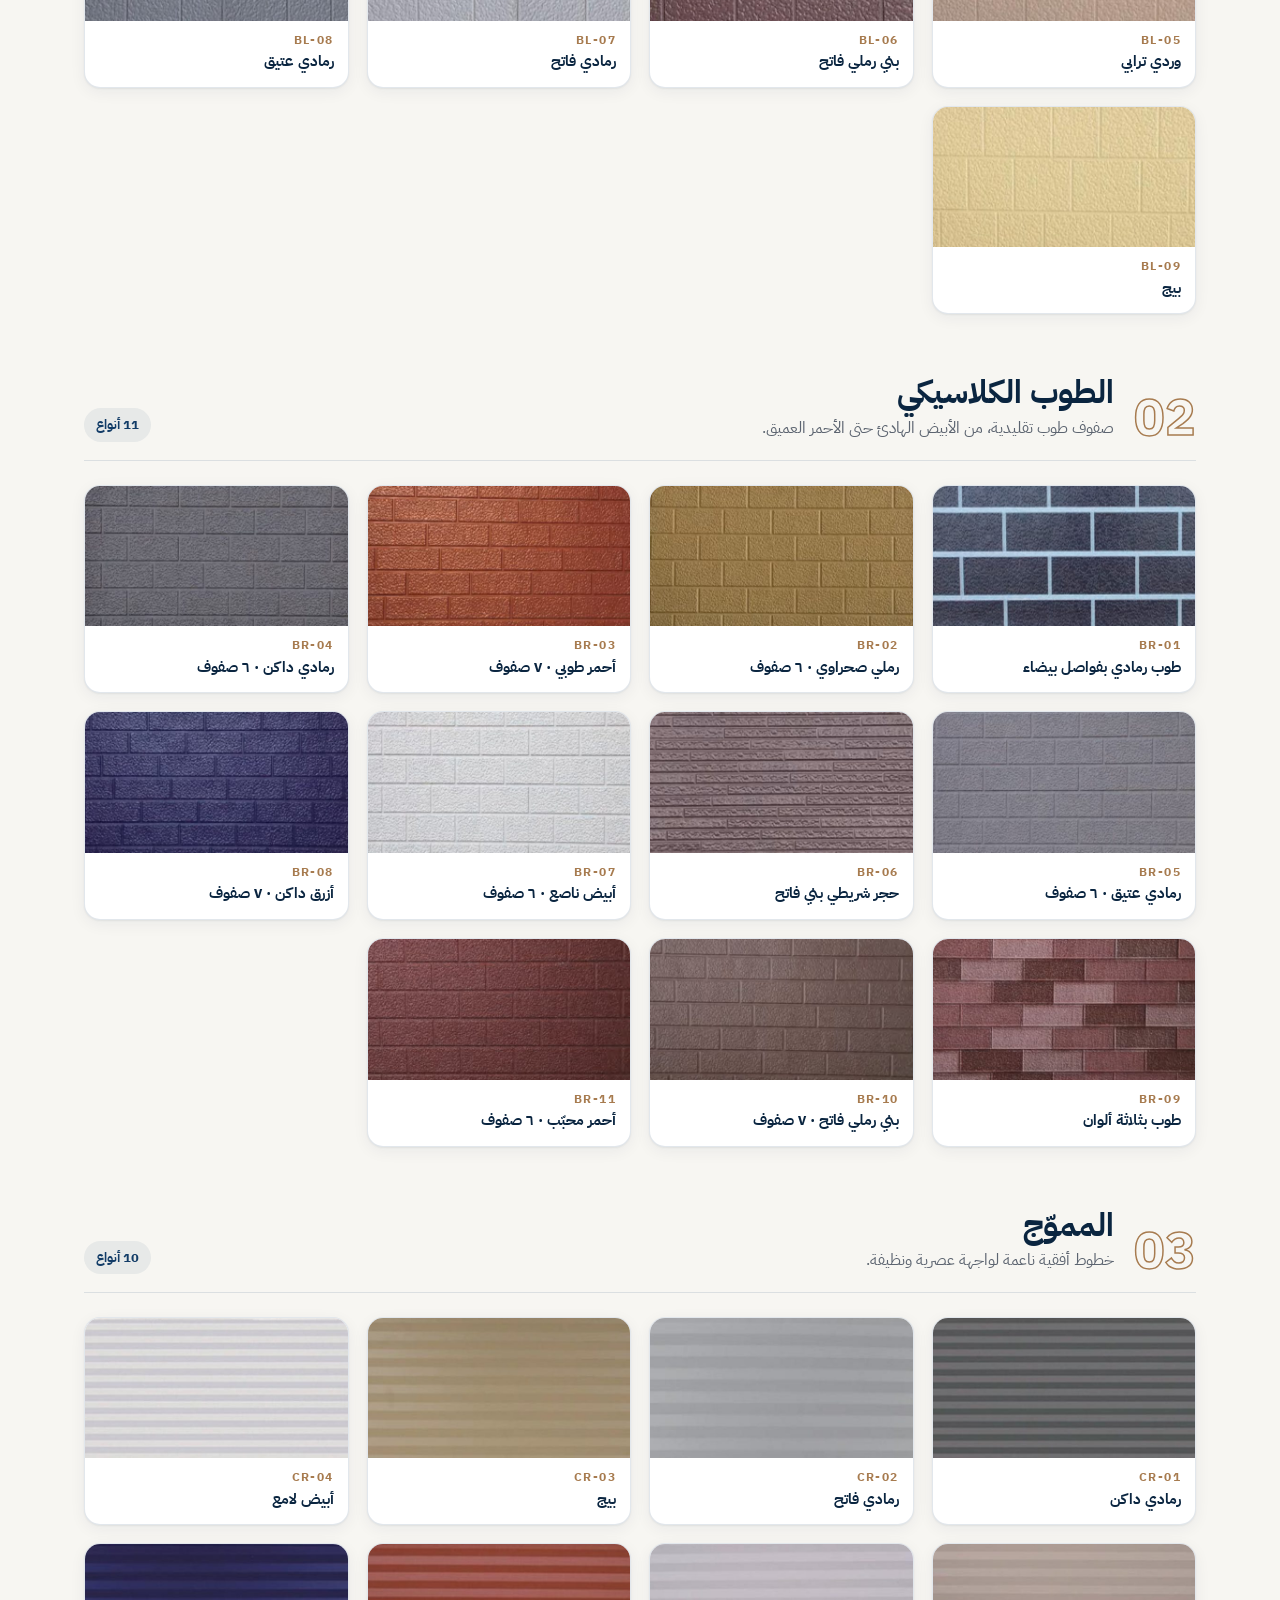
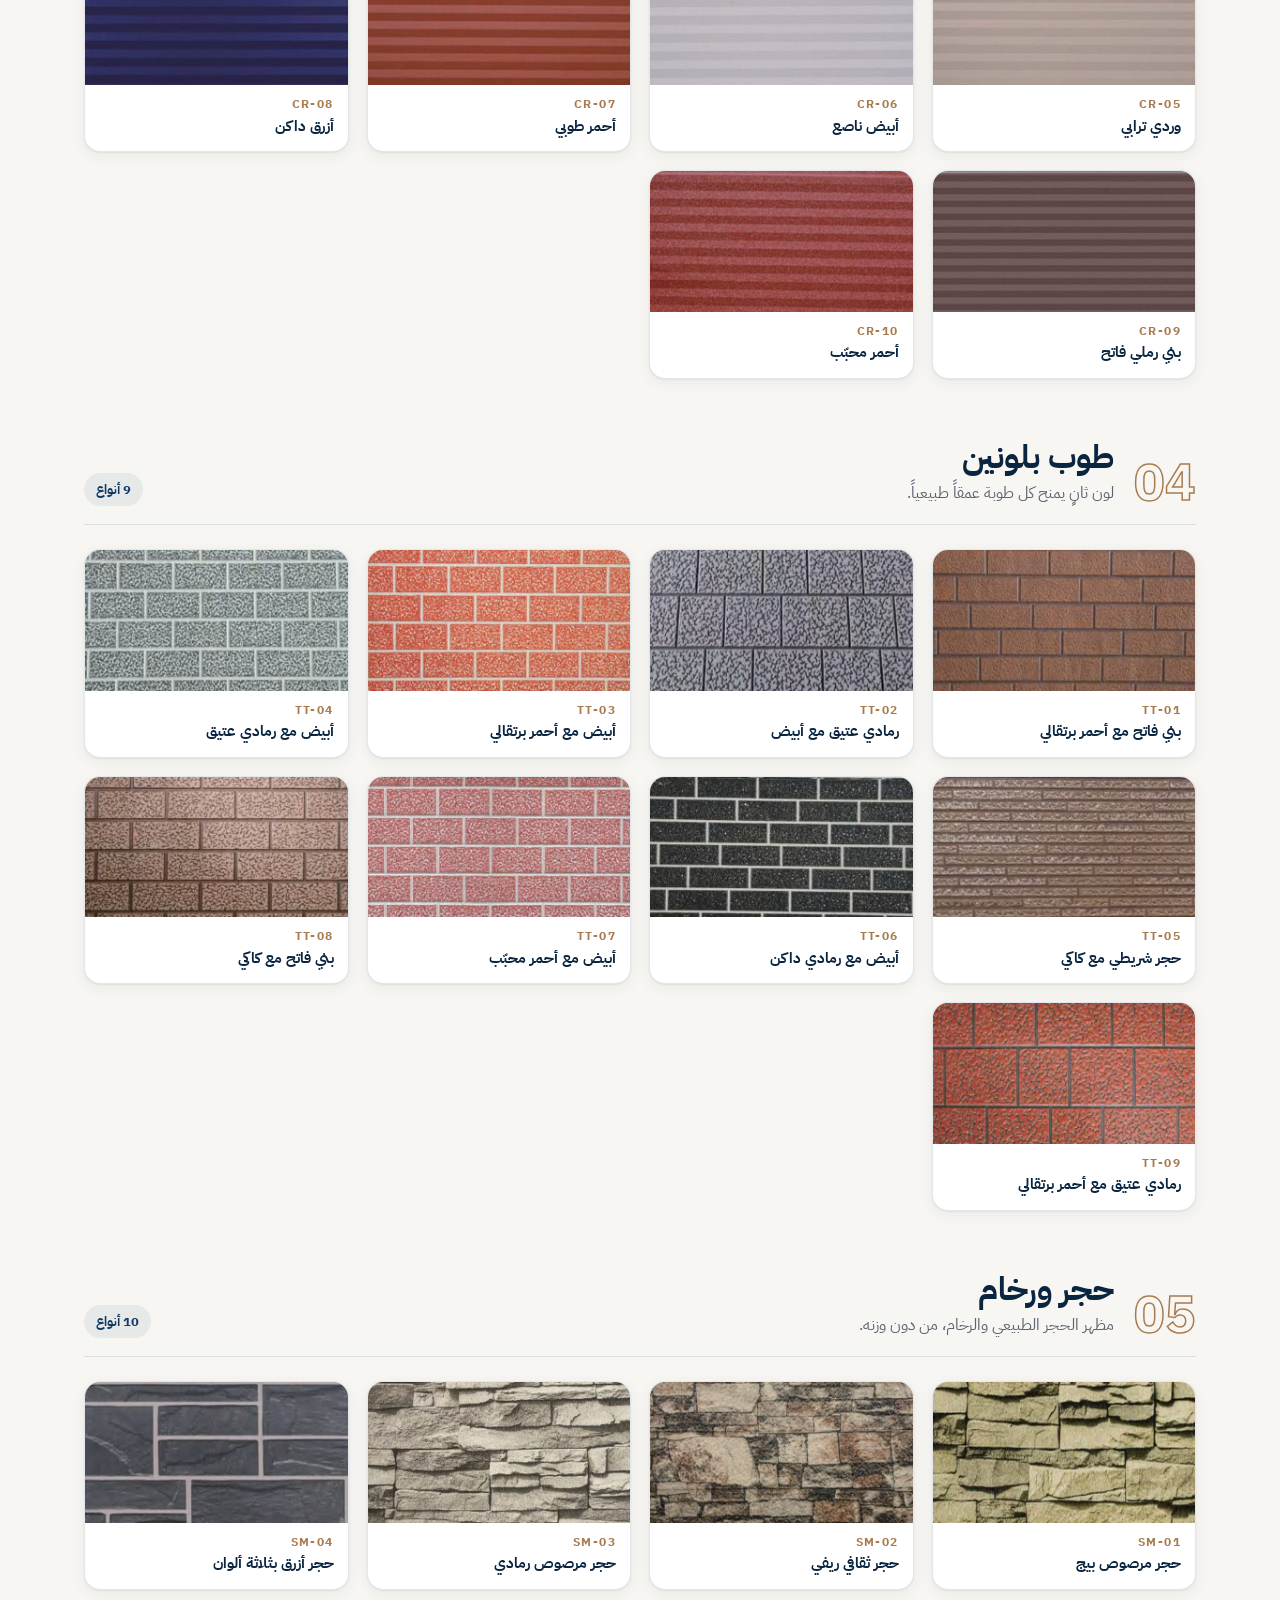
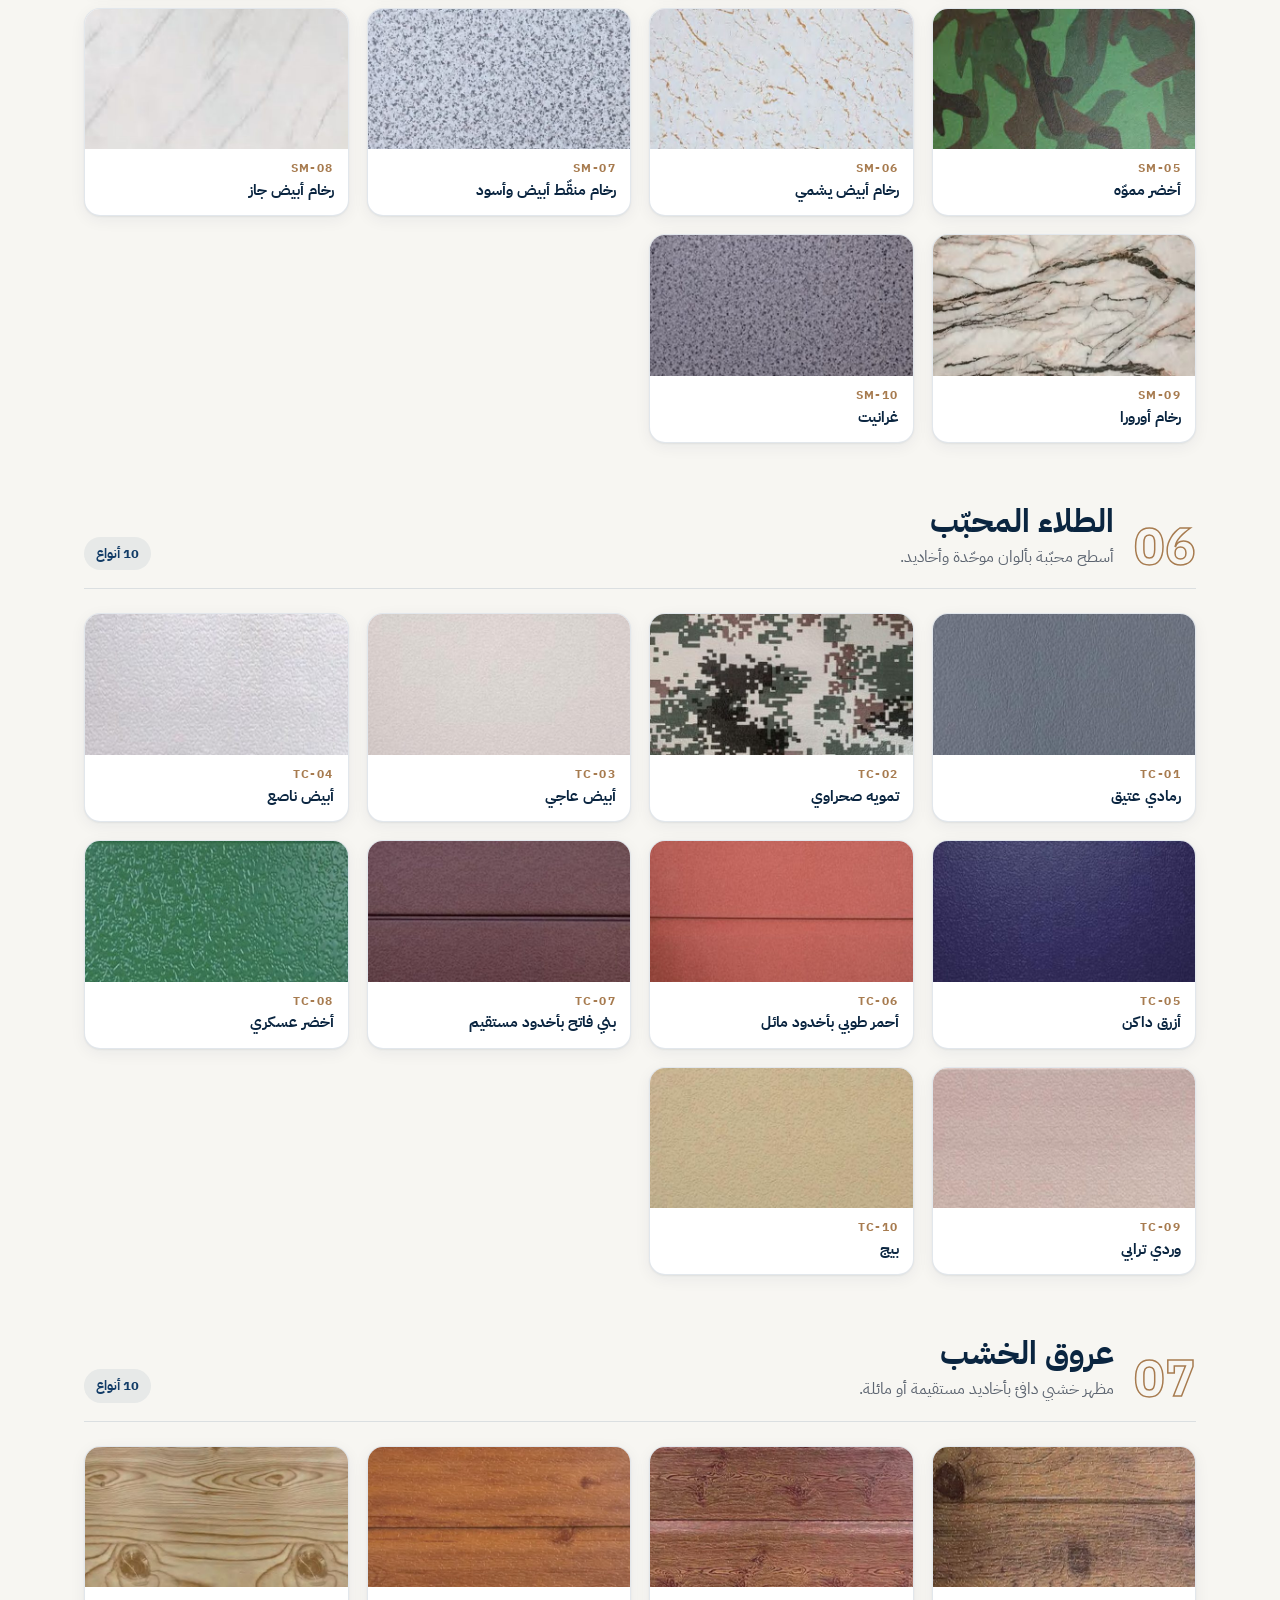
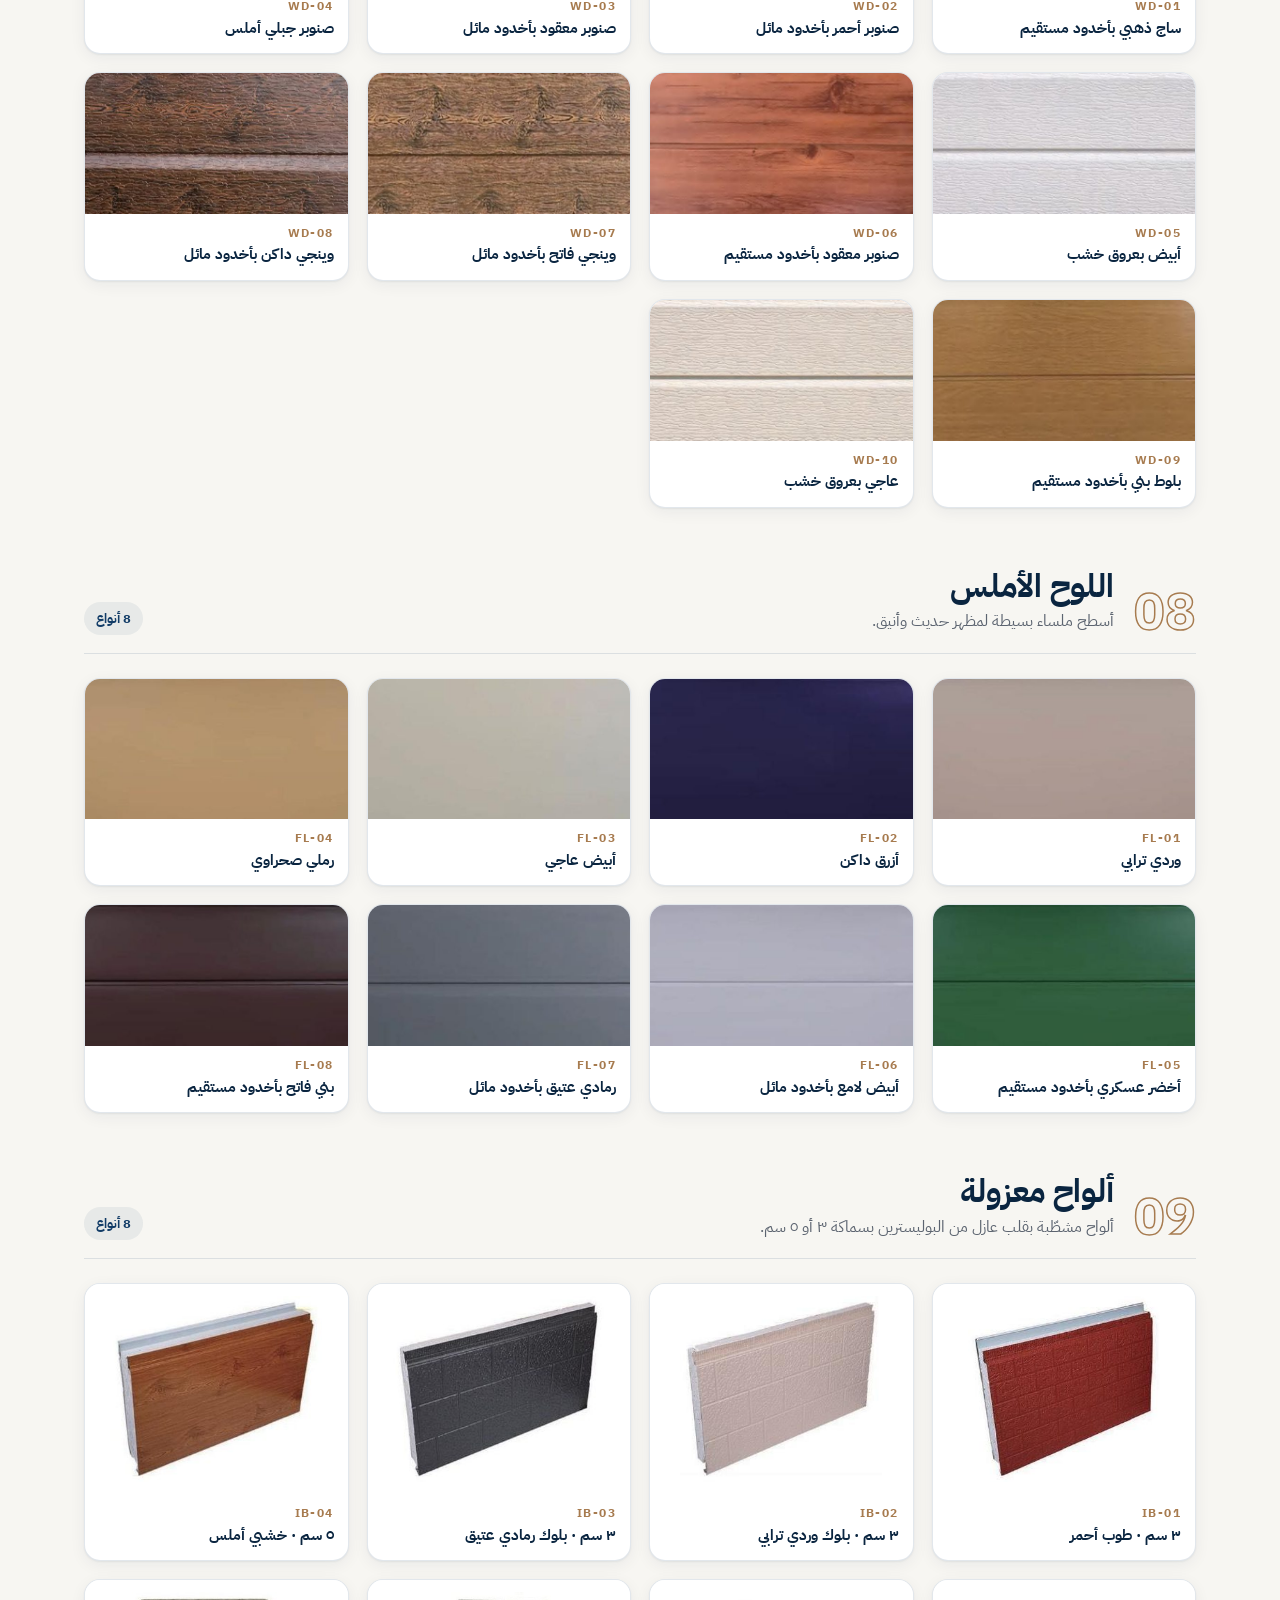
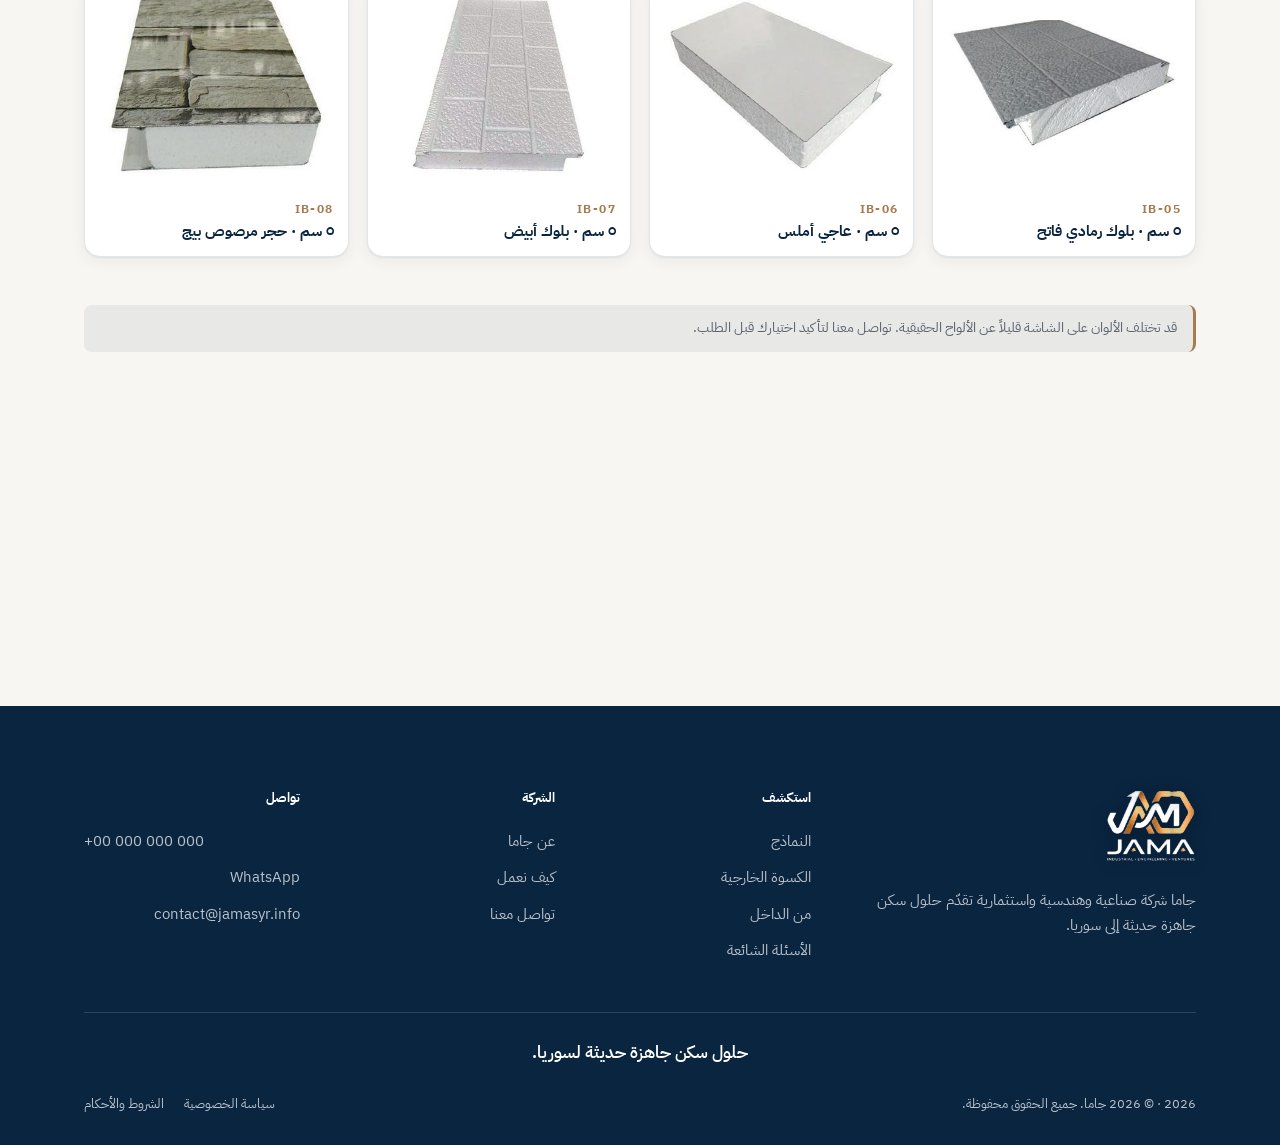
==== commit 578fd5dd: "Logo: drop the white badge, use transparent light and full-colour versions New logo-clean.png (cut o" ====
--- a/finishes.html
+++ b/finishes.html
@@ -27,11 +27,11 @@
 <header class="site-header">
   <div class="container">
     <a class="brand" href="index.html" aria-label="JAMA home">
-      <span class="logo-badge"><img class="logo-img" src="assets/img/logo.png" alt="JAMA — Industrial · Engineering · Ventures" /></span>
+      <span class="logo-badge"><img class="logo-img logo-img--light" src="assets/img/logo-light.png" alt="JAMA — Industrial · Engineering · Ventures" /><img class="logo-img logo-img--dark" src="assets/img/logo-clean.png" alt="" aria-hidden="true" /></span>
     </a>
 
     <nav class="nav" aria-label="Primary">
-      <span class="menu-logo" aria-hidden="true"><img src="assets/img/logo-trans.png" alt="JAMA" /></span>
+      <span class="menu-logo" aria-hidden="true"><img src="assets/img/logo-clean.png" alt="JAMA" /></span>
       <a href="index.html" data-i18n="nav.home">Home</a>
       <a href="models.html" data-i18n="nav.models">Models</a>
       <a href="index.html#inspiration" data-i18n="nav.gallery">Gallery</a>
@@ -145,7 +145,7 @@
     <div class="footer-top">
       <div class="footer-brand">
         <a class="brand" href="index.html" aria-label="JAMA">
-          <span class="logo-badge"><img class="logo-img" src="assets/img/logo.png" alt="JAMA — Industrial · Engineering · Ventures" /></span>
+          <span class="logo-badge"><img class="logo-img logo-img--light" src="assets/img/logo-light.png" alt="JAMA — Industrial · Engineering · Ventures" /><img class="logo-img logo-img--dark" src="assets/img/logo-clean.png" alt="" aria-hidden="true" /></span>
         </a>
         <p data-i18n="footer.desc">JAMA is an industrial, engineering and ventures company introducing modern prefabricated living solutions to Syria.</p>
       </div>
--- a/assets/css/styles.css
+++ b/assets/css/styles.css
@@ -151,12 +151,15 @@
 .site-header.scrolled { background: rgba(255,255,255,.82); -webkit-backdrop-filter: saturate(170%) blur(20px); backdrop-filter: saturate(170%) blur(20px); box-shadow: 0 1px 0 var(--line), var(--shadow-md); height: 70px; }
 
 .brand { display: inline-flex; align-items: center; flex-shrink: 0; }
-.brand .logo-badge { background: #fff; border-radius: 12px; padding: 7px 13px; display: inline-flex; box-shadow: 0 4px 18px rgba(10,37,64,.20); transition: padding .35s var(--ease), transform .35s var(--ease), box-shadow .35s var(--ease); }
-.brand:hover .logo-badge { transform: translateY(-1px); box-shadow: 0 8px 24px rgba(10,37,64,.26); }
-.brand .logo-img { display: block; height: 48px; width: auto; }
-.scrolled .brand .logo-badge { padding: 6px 11px; }
-.scrolled .brand .logo-img { height: 42px; }
-.site-footer .brand .logo-img { height: 64px; }
+.brand .logo-badge { display: inline-flex; transition: padding .35s var(--ease), transform .35s var(--ease), box-shadow .35s var(--ease); }
+.brand:hover .logo-badge { transform: translateY(-1px); }
+.brand .logo-img { display: block; height: 54px; width: auto; }
+/* transparent logo: light version over the dark hero and footer, full colour once the header turns white */
+.brand .logo-img--light { filter: drop-shadow(0 2px 8px rgba(0,0,0,.35)); }
+.brand .logo-img--dark, .scrolled .brand .logo-img--light { display: none; }
+.scrolled .brand .logo-img--dark { display: block; }
+.scrolled .brand .logo-img { height: 46px; }
+.site-footer .brand .logo-img { height: 72px; }
 .wordmark { font-weight: 800; font-size: 1.5rem; letter-spacing: 0.22em; color: #fff; transition: color .35s; }
 .wordmark .dot { color: var(--bronze); }
 .scrolled .wordmark { color: var(--navy-deep); }
@@ -782,7 +785,7 @@
 }
 @media (max-width: 1040px) {
   :root { --header-h: 74px; }
-  .brand .logo-img { height: 42px; }
+  .brand .logo-img { height: 46px; }
   .split, .custom-grid, .quality-grid, .contact-grid { grid-template-columns: 1fr; }
   .custom-visual { max-width: 460px; }
   .footer-top { grid-template-columns: 1fr 1fr; gap: 30px; }
@@ -1229,3 +1232,15 @@
 .mdl-rate { margin-top: 4px; font-size: .78rem; color: var(--muted); }
 html[dir="rtl"] .mdl-rate { text-align: right; }
 .mdl-price--quote b { color: var(--bronze); }
+
+/* FOB price notice above the model grids */
+.fob-notice {
+  display: flex; align-items: center; gap: 14px; max-width: 860px; margin: -10px auto 30px; padding: 16px 20px;
+  border-radius: var(--radius); background: rgba(167,123,79,.1); border: 1.5px solid rgba(167,123,79,.45);
+  border-inline-start: 5px solid var(--bronze);
+}
+.fob-notice__icon { flex-shrink: 0; width: 38px; height: 38px; border-radius: 50%; display: grid; place-items: center; background: var(--bronze); }
+.fob-notice__icon svg { width: 20px; height: 20px; fill: none; stroke: #fff; stroke-width: 2.2; stroke-linecap: round; }
+.fob-notice p { margin: 0; color: var(--navy-deep); font-size: 1rem; line-height: 1.55; }
+.fob-notice b { color: var(--bronze); font-weight: 800; }
+@media (max-width: 560px) { .fob-notice { padding: 14px 16px; gap: 12px; } .fob-notice p { font-size: .92rem; } }
